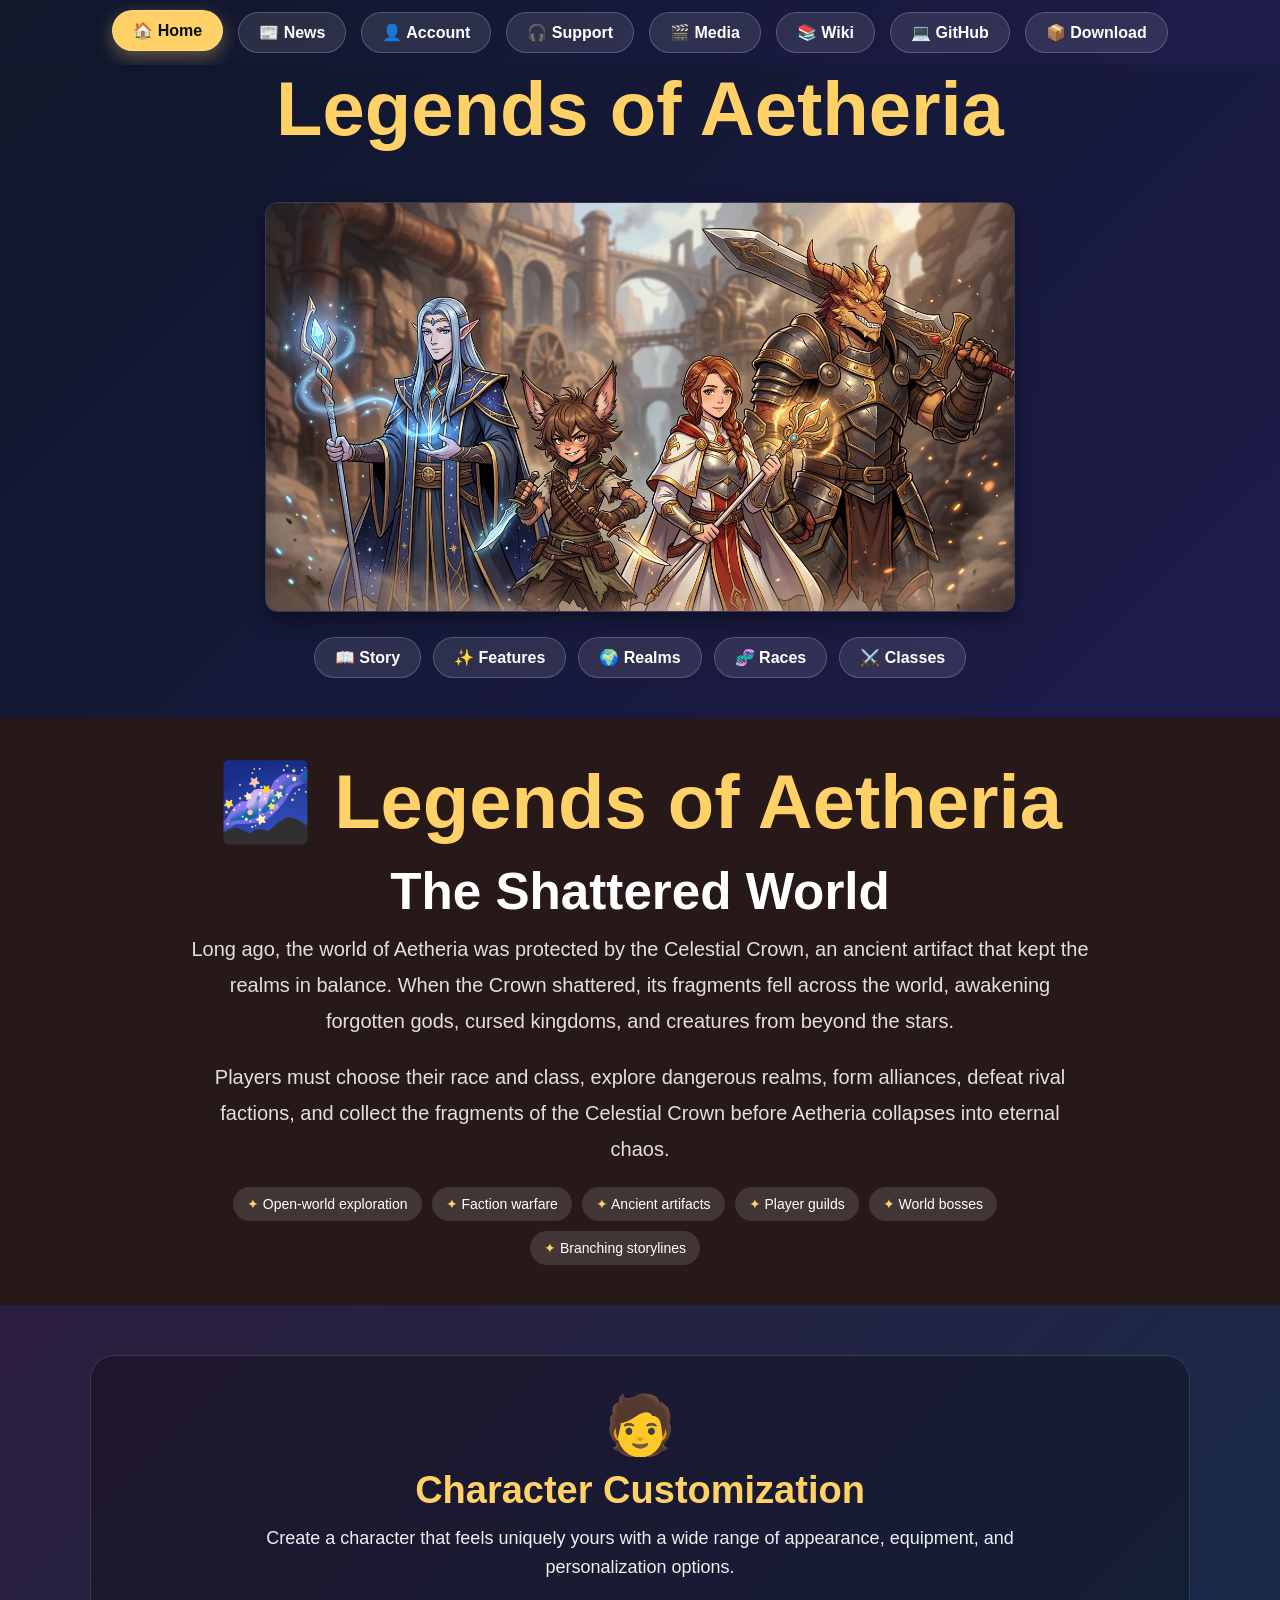
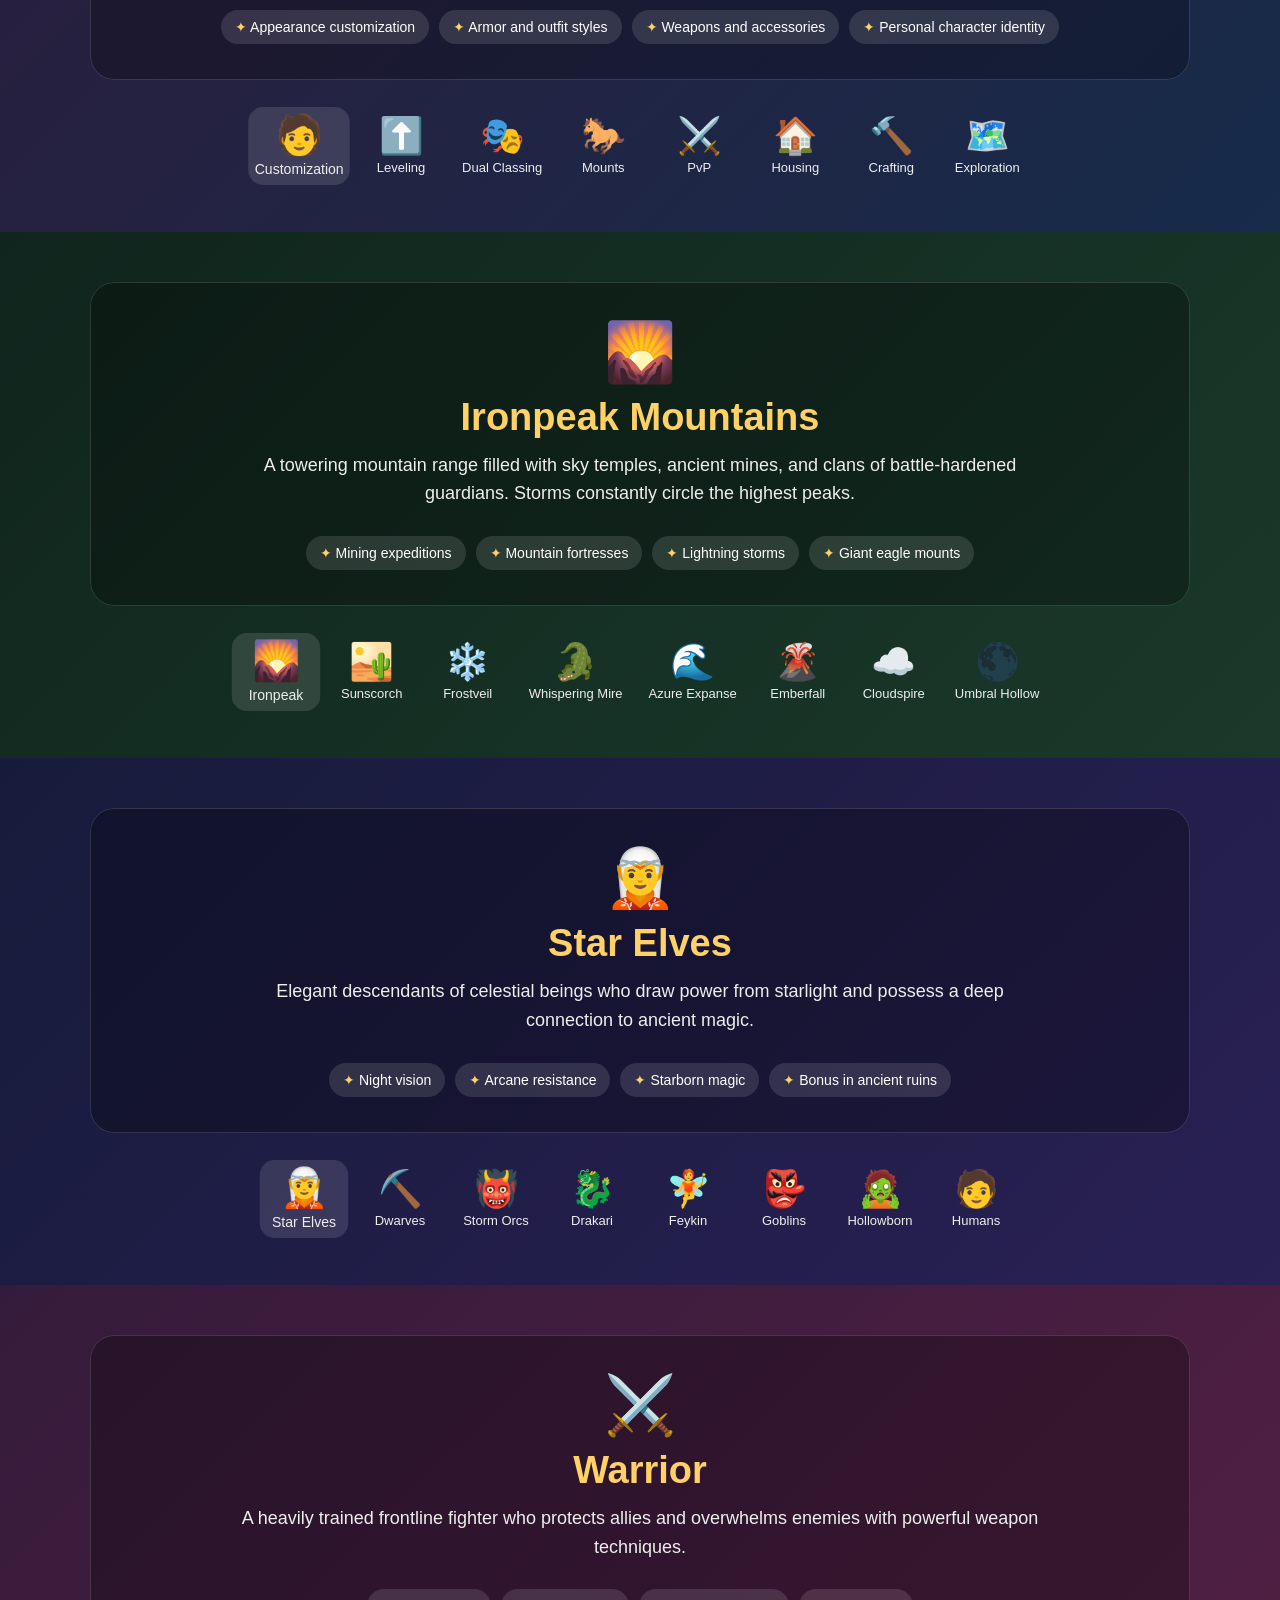
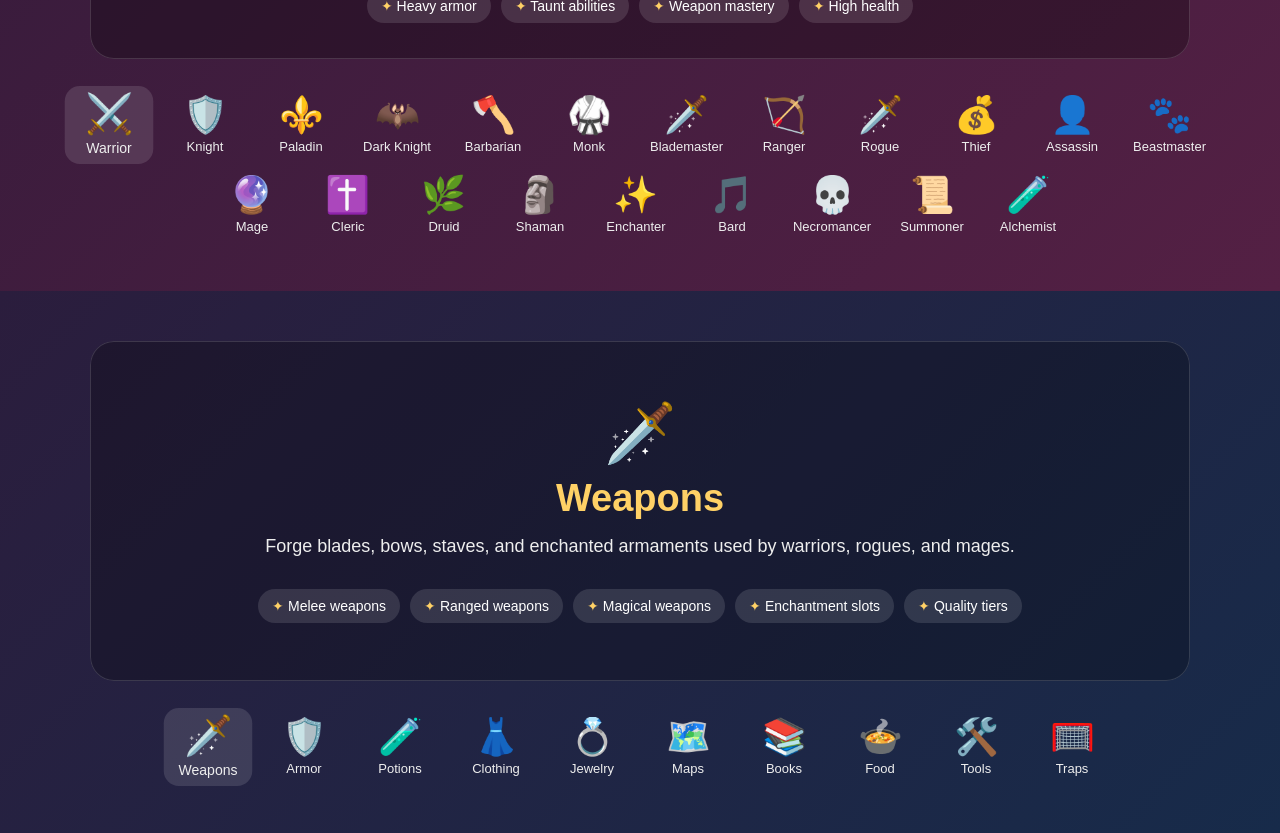
==== docs/index.html @ a9ef94e9 "webpage fixes" ====
﻿<!DOCTYPE html>
<html lang="en">

<head>
    <meta charset="UTF-8">
    <meta name="viewport" content="width=device-width, initial-scale=1.0">
    <title>Legends of Aetheria MMORPG</title>
    <link rel="stylesheet" href="stylesheet_main.css">
</head>

<body>

    <!-- Global Top Navigation -->
    <div class="top-nav-bar" id="top-nav-bar"></div>

    <!-- =========================
         HOME SECTION
         ========================= -->
    <section class="card home" id="home">

        <h1>Legends of Aetheria</h1>



        <!-- Home Hero Layout -->
        <div class="home-hero-layout">
            <img src="images/party-banner.jpg" alt="Party Showcase" class="home-banner-img">

            <nav class="quick-links-bar" id="quick-links-bar"></nav>
        </div>

        <!-- Note: Slider moved to News page -->
    </section>

    <!-- =========================
         NEWS SECTION
         ========================= -->
    <section class="card news" id="news">

        <!-- News Carousel (moved from Home) -->
        <div class="slider" id="newsSlider"></div>
        <div class="slider-dots" id="newsDots"></div>

        <!-- Example static news article -->
        <article class="news-article">
            <h3>Welcome to the Legends of Aetheria Dev Blog</h3>
            <p>This page contains the main announcements and spotlight trailers. Use the carousel above to cycle through highlights.</p>
        </article>
    </section>

    <!-- =========================
         STORY SECTION
         ========================= -->
    <section class="card story" id="story">
        <div class="story-content" id="storyContent"></div>
    </section>

    <!-- =========================
         FEATURES SECTION
         ========================= -->
    <section class="card features-section" id="features">
        <div class="slider" id="featuresSlider"></div>
        <div class="bottom-nav" id="featuresNav"></div>
    </section>

    <!-- =========================
         REALMS SECTION
         ========================= -->
    <section class="card realms" id="realms">
        <div class="slider" id="realmsSlider"></div>
        <div class="bottom-nav" id="realmsNav"></div>
    </section>

    <!-- =========================
         RACES SECTION
         ========================= -->
    <section class="card races" id="races">
        <div class="slider" id="racesSlider"></div>
        <div class="bottom-nav" id="racesNav"></div>
    </section>

    <!-- =========================
         CLASSES SECTION
         ========================= -->
    <section class="card classes" id="classes">
        <div class="slider" id="classesSlider"></div>
        <div class="bottom-nav" id="classesNav"></div>
    </section>

    <!-- =========================
         CRAFTING SECTION
         ========================= -->
    <section id="crafting" class="card features-section">
        <div id="craftingSlider" class="slider"></div>
        <div id="craftingNav" class="bottom-nav"></div>
    </section>

    <!-- =========================
         SUPPORT SECTION
         ========================= -->
    <section class="card support" id="support">
        <h2>Support</h2>
        <p>If you need help, contact our support team or check the community forums. This is placeholder content for the support page.</p>
        <ul>
            <li>How to report bugs</li>
            <li>Known issues</li>
            <li>Contact: support@example.com</li>
        </ul>
    </section>

    <!-- =========================
         ABOUT SECTION (removed)

    <!-- =========================
         MEDIA SECTION
         ========================= -->
    <section class="card media" id="media">
        <h2>Media</h2>
        <p>Trailers, screenshots, and artwork gallery. Placeholder content for the media page.</p>
    </section>

    <!-- =========================
         ACCOUNT SECTION
         ========================= -->
    <section class="card account" id="account">
        <h2>Account</h2>
        <p>Login, manage your account, and view your characters. This is example placeholder text.</p>
    </section>

    <script src="script_main.js"></script>
</body>

</html>
---- docs/stylesheet_main.css ----
﻿* {
    box-sizing: border-box;
}

html {
    scroll-behavior: smooth;
}

body {
    margin: 0;
    padding: 0;
    background: #0d0d0d;
    color: #e0e0e0;
    font-family: Arial, sans-serif;
    overflow-x: hidden;
}

.card {
    min-height: unset;
    width: 100%;
    padding: 40px 20px;
    display: flex;
    flex-direction: column;
    justify-content: center;
    align-items: center;
    position: relative;
    text-align: center;
    gap: 20px;
}

/*
========================================
HOME HERO LAYOUT & HORIZONTAL QUICK LINKS
========================================
*/
.home-hero-layout {
    display: flex;
    flex-direction: column;
    align-items: center;
    justify-content: center;
    gap: 25px;
    width: min(1100px, 100%);
    margin: 15px 0 0;
}

.home-banner-img {
    width: 100%;
    max-width: 750px;
    height: auto;
    border-radius: 12px;
    box-shadow: 0 8px 20px rgba(0, 0, 0, 0.4);
    border: 1px solid rgba(255, 255, 255, 0.15);
}

.quick-links-bar {
    display: flex;
    flex-direction: row;
    flex-wrap: wrap;
    justify-content: center;
    align-items: center;
    gap: 12px;
    width: fit-content;
    max-width: 100%;
}

.quick-link {
    background: rgba(255, 255, 255, 0.1);
    border: 1px solid rgba(255, 255, 255, 0.2);
    color: #ffffff;
    font-size: 16px;
    font-weight: bold;
    padding: 10px 20px;
    border-radius: 30px;
    text-decoration: none;
    transition: all 0.3s ease;
    display: inline-block;
}

    .quick-link:hover {
        background: #ffd166;
        color: #0d0d0d;
        transform: translateY(-2px);
        box-shadow: 0 4px 12px rgba(255, 209, 102, 0.3);
    }

/*
========================================
HOME SECTION & TOP NAVIGATION
========================================
*/
.home {
    background: linear-gradient(135deg, #0f172a, #1e1b4b);
    justify-content: flex-start;
    padding-top: 0;
}

/* Section color variations (compatible with palette) */
.news {
    background: linear-gradient(135deg, #0e1330, #2b1f62);
}

.support {
    background: linear-gradient(135deg, #2a1b10, #b86b18);
}


.media {
    background: linear-gradient(135deg, #221233, #5b2d9b);
}

.account {
    background: linear-gradient(135deg, #071827, #163a52);
}

/* Utility hidden class for show/hide behavior */
.hidden {
    display: none !important;
}

#newsSlider {
    min-height: 260px;
}

    #newsSlider .slide {
        min-height: 260px;
        padding: 20px 30px;
    }

.slider-dots {
    display: flex;
    justify-content: center;
    align-items: center;
    gap: 10px;
    margin-top: 15px;
}

.dot {
    width: 12px;
    height: 12px;
    border-radius: 50%;
    background: rgba(255, 255, 255, 0.25);
    border: 1px solid rgba(255, 255, 255, 0.3);
    cursor: pointer;
    transition: all 0.3s ease;
}

    .dot:hover {
        background: rgba(255, 209, 102, 0.6);
        transform: scale(1.2);
    }

    .dot.active {
        background: #ffd166;
        transform: scale(1.25);
        box-shadow: 0 0 8px rgba(255, 209, 102, 0.6);
    }

.top-nav-bar {
    /* full-width background that matches the home/banner gradient */
    width: 100%;
    display: flex;
    justify-content: center;
    align-items: center;
    gap: 15px;
    margin: 0 auto 0;
    padding: 12px 12px;
    background: linear-gradient(135deg, #0f172a, #1e1b4b);
    border-radius: 0;
    z-index: 10;
    flex-wrap: wrap;
    box-shadow: 0 6px 18px rgba(0,0,0,0.12);
}

.top-nav-btn {
    background: rgba(255, 255, 255, 0.1);
    border: 1px solid rgba(255, 255, 255, 0.2);
    color: #ffffff;
    padding: 10px 20px;
    font-size: 16px;
    font-weight: bold;
    border-radius: 30px;
    cursor: pointer;
    text-decoration: none;
    transition: all 0.3s ease;
    display: inline-block;
}

    .top-nav-btn:hover {
        /* subtle hover: lighten the button slightly */
        filter: brightness(1.12);
        transform: translateY(-2px);
        box-shadow: 0 6px 18px rgba(0,0,0,0.25);
    }

    .top-nav-btn.active {
        background: #ffd166;
        color: #0d0d0d;
        box-shadow: 0 6px 18px rgba(255, 209, 102, 0.35);
        transform: translateY(-2px);
    }

.video-container {
    position: relative;
    width: 100%;
    max-width: 500px;
    padding-bottom: 30%;
    height: 0;
    margin-top: 10px;
    border-radius: 12px;
    overflow: hidden;
    box-shadow: 0 8px 24px rgba(0,0,0,0.5);
}

    .video-container iframe {
        position: absolute;
        top: 0;
        left: 0;
        width: 100%;
        height: 100%;
        border: 0;
    }

.social-buttons {
    display: flex;
    gap: 15px;
    margin-top: 15px;
    flex-wrap: wrap;
    justify-content: center;
}

.social-btn {
    padding: 8px 16px;
    background: rgba(255, 255, 255, 0.15);
    border-radius: 8px;
    color: #fff;
    text-decoration: none;
    font-weight: bold;
    transition: background 0.2s;
}

    .social-btn:hover {
        background: rgba(255, 255, 255, 0.3);
    }

/*
========================================
SECTIONS STYLING
========================================
*/
.story {
    background: linear-gradient( rgba(42, 26, 26, 0.9), rgba(42, 26, 26, 0.95) ), url("");
}

.realms {
    background: linear-gradient(135deg, #10251d, #1a392a);
}

.races {
    background: linear-gradient(135deg, #171b3b, #292054);
}

.classes {
    background: linear-gradient(135deg, #351b3b, #542044);
}

.features-section {
    background: linear-gradient(135deg, #2b1d3d, #172b4a);
}

    .features-section .slide {
        background: rgba(0, 0, 0, 0.25);
    }

h1, h2, h3, p {
    margin-top: 0;
}

h1 {
    font-size: clamp(36px, 6vw, 76px);
    color: #ffd166;
    margin-bottom: 15px;
}

h2 {
    font-size: clamp(30px, 4vw, 52px);
    color: #ffffff;
    margin-bottom: 10px;
}

h3 {
    font-size: clamp(24px, 3vw, 38px);
    color: #ffd166;
    margin-bottom: 12px;
}

.story-content {
    max-width: 900px;
}

    .story-content p {
        font-size: 20px;
        line-height: 1.8;
    }

/*
========================================
SLIDER
========================================
*/
.slider {
    width: min(1100px, 100%);
    min-height: auto;
    display: flex;
    overflow: hidden;
    margin-top: 10px;
    border-radius: 24px;
    position: relative;
}

.slide {
    flex: 0 0 100%;
    width: 100%;
    min-width: 100%;
    padding: 35px 25px;
    display: flex;
    flex-direction: column;
    justify-content: center;
    align-items: center;
    background: rgba(0, 0, 0, 0.28);
    border: 1px solid rgba(255, 255, 255, 0.14);
    border-radius: 24px;
    overflow-y: visible;
}

.slide-emoji {
    font-size: 58px;
    margin-bottom: 10px;
    flex-shrink: 0;
}

.slide h3 {
    flex-shrink: 0;
}

.slide p {
    max-width: 800px;
    font-size: 18px;
    line-height: 1.6;
    color: #eeeeee;
}

/*
========================================
FEATURE TAGS
========================================
*/
.features {
    display: flex;
    flex-wrap: wrap;
    justify-content: center;
    align-items: center;
    gap: 10px;
    max-width: 850px;
    padding: 0;
    margin: 10px 0 0;
    list-style: none;
}

    .features li {
        padding: 9px 14px;
        border-radius: 20px;
        background: rgba(255, 255, 255, 0.12);
        color: #ffffff;
        font-size: 14px;
    }

        .features li::before {
            content: "✦ ";
            color: #ffd166;
        }

/*
========================================
BOTTOM NAVIGATION
========================================
*/
.bottom-nav {
    position: static;
    transform: none;
    width: min(1200px, 100%);
    display: flex;
    flex-wrap: wrap;
    justify-content: center;
    align-items: center;
    gap: 8px 14px;
    padding: 10px;
    overflow: visible;
}

.nav-item {
    flex: 0 0 auto;
    min-width: 82px;
    padding: 8px 6px;
    font-size: 36px;
    line-height: 1;
    text-align: center;
    cursor: pointer;
    border-radius: 14px;
    transition: transform 0.2s ease, background 0.2s ease;
}

    .nav-item:hover,
    .nav-item.active {
        transform: scale(1.08);
        background: rgba(255, 255, 255, 0.12);
    }

.nav-label {
    font-size: 13px;
    margin-top: 7px;
    color: #eeeeee;
    white-space: nowrap;
}

/*
========================================
RESPONSIVE MEDIA QUERIES
========================================
*/
@media (max-width: 850px) {
    .quick-links-bar {
        gap: 6px;
    }

    .quick-link {
        font-size: 13px;
        padding: 6px 12px;
    }

    .card {
        padding: 30px 15px;
    }

    .home {
        padding-top: 15px;
    }

    .slider {
        margin-top: 15px;
    }

    #newsSlider, #newsSlider .slide {
        min-height: 280px;
    }

    .slide {
        padding: 25px 18px;
    }

        .slide p {
            font-size: 16px;
        }

    .features {
        max-width: 100%;
    }

    .bottom-nav {
        width: 100%;
        gap: 6px 8px;
        padding: 6px;
    }

    .nav-item {
        min-width: 64px;
        padding: 6px 4px;
        font-size: 28px;
    }

    .nav-label {
        font-size: 11px;
    }
}

@media (max-width: 500px) {
    .nav-item {
        min-width: 54px;
        font-size: 24px;
    }

    .nav-label {
        font-size: 9px;
    }
}
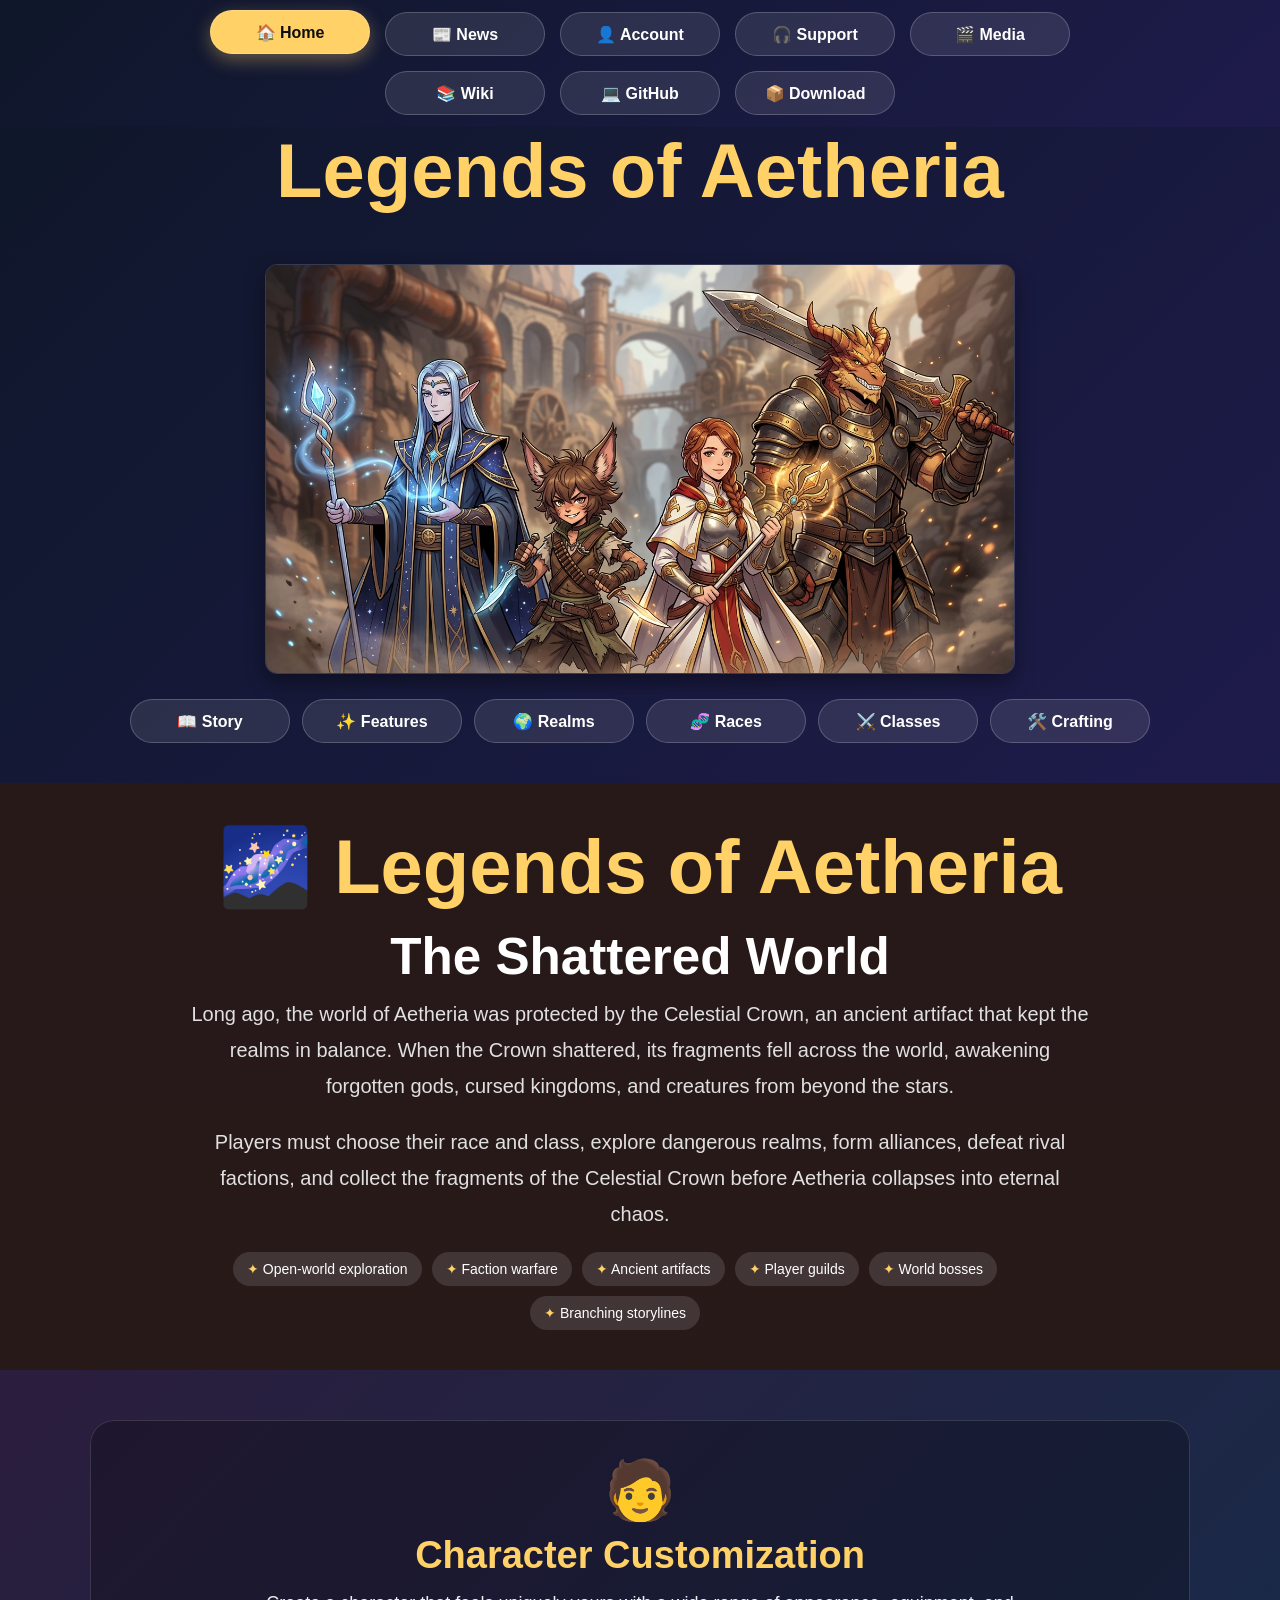
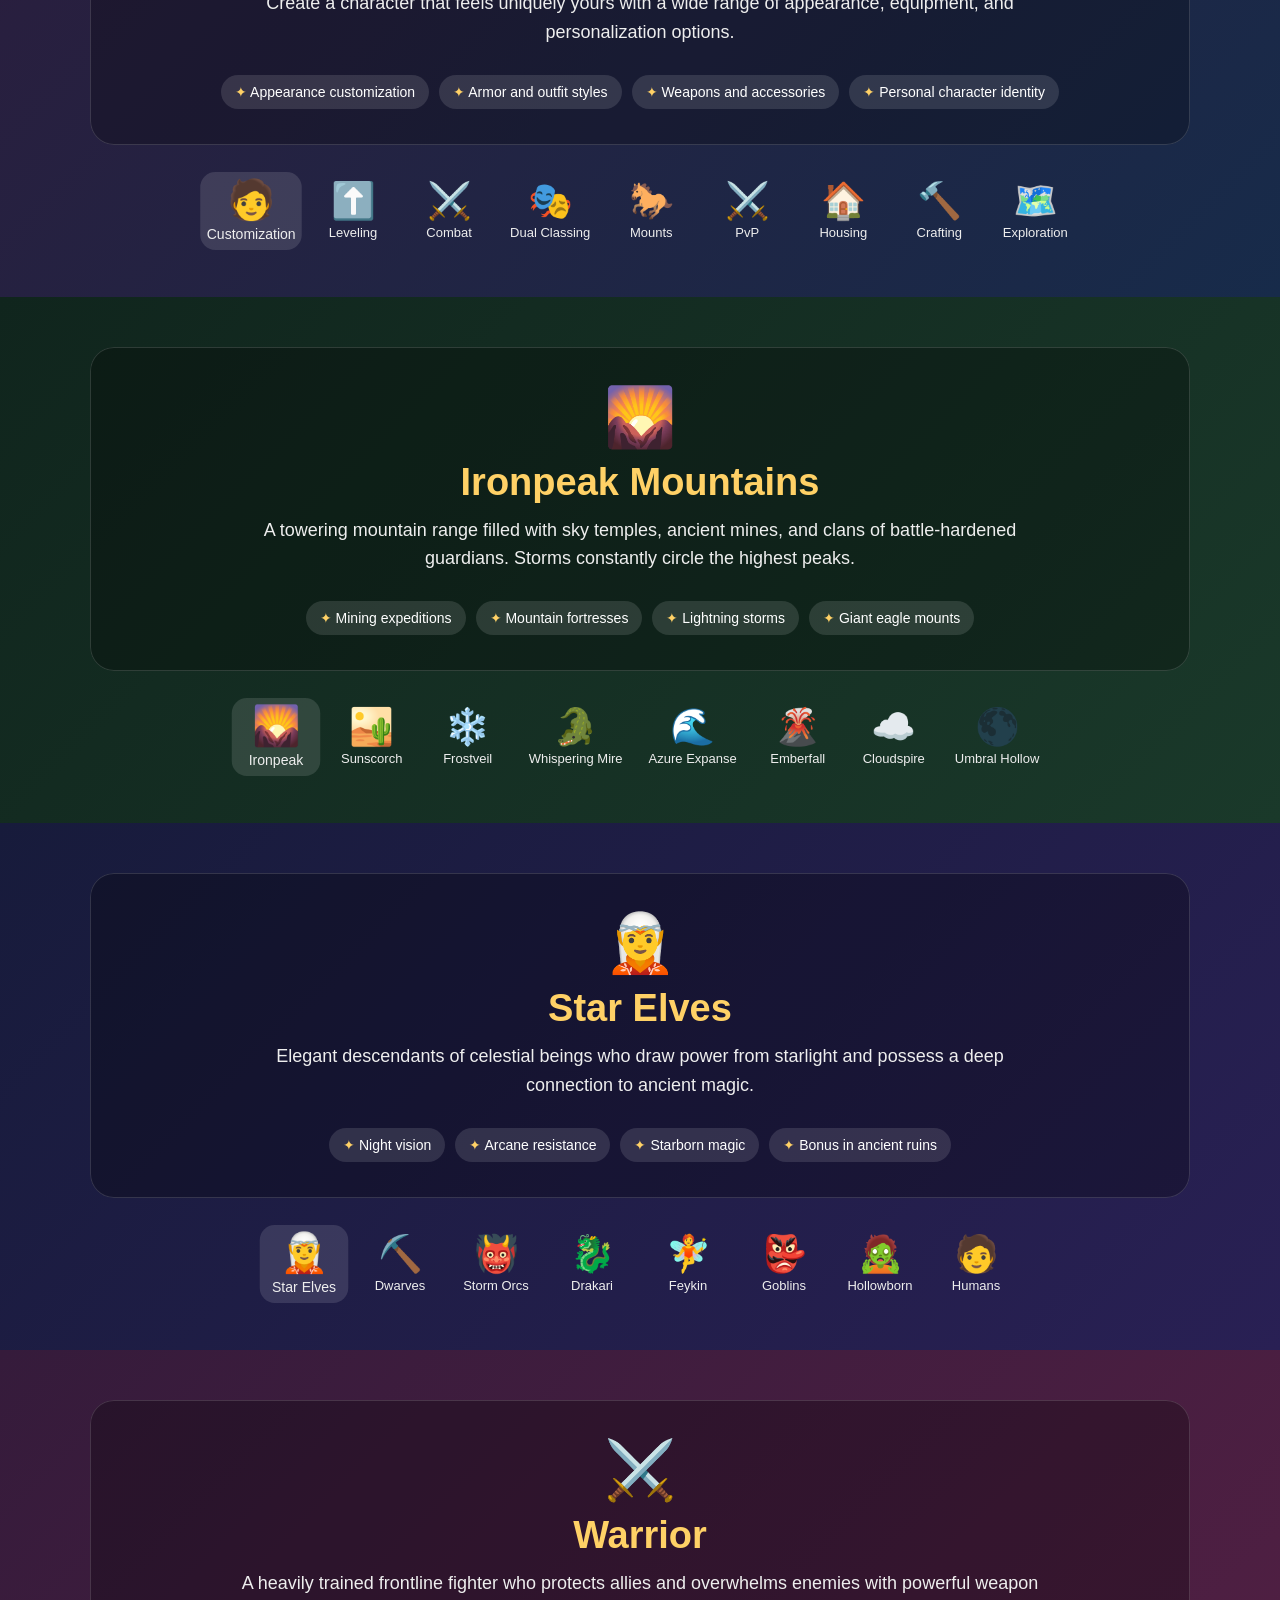
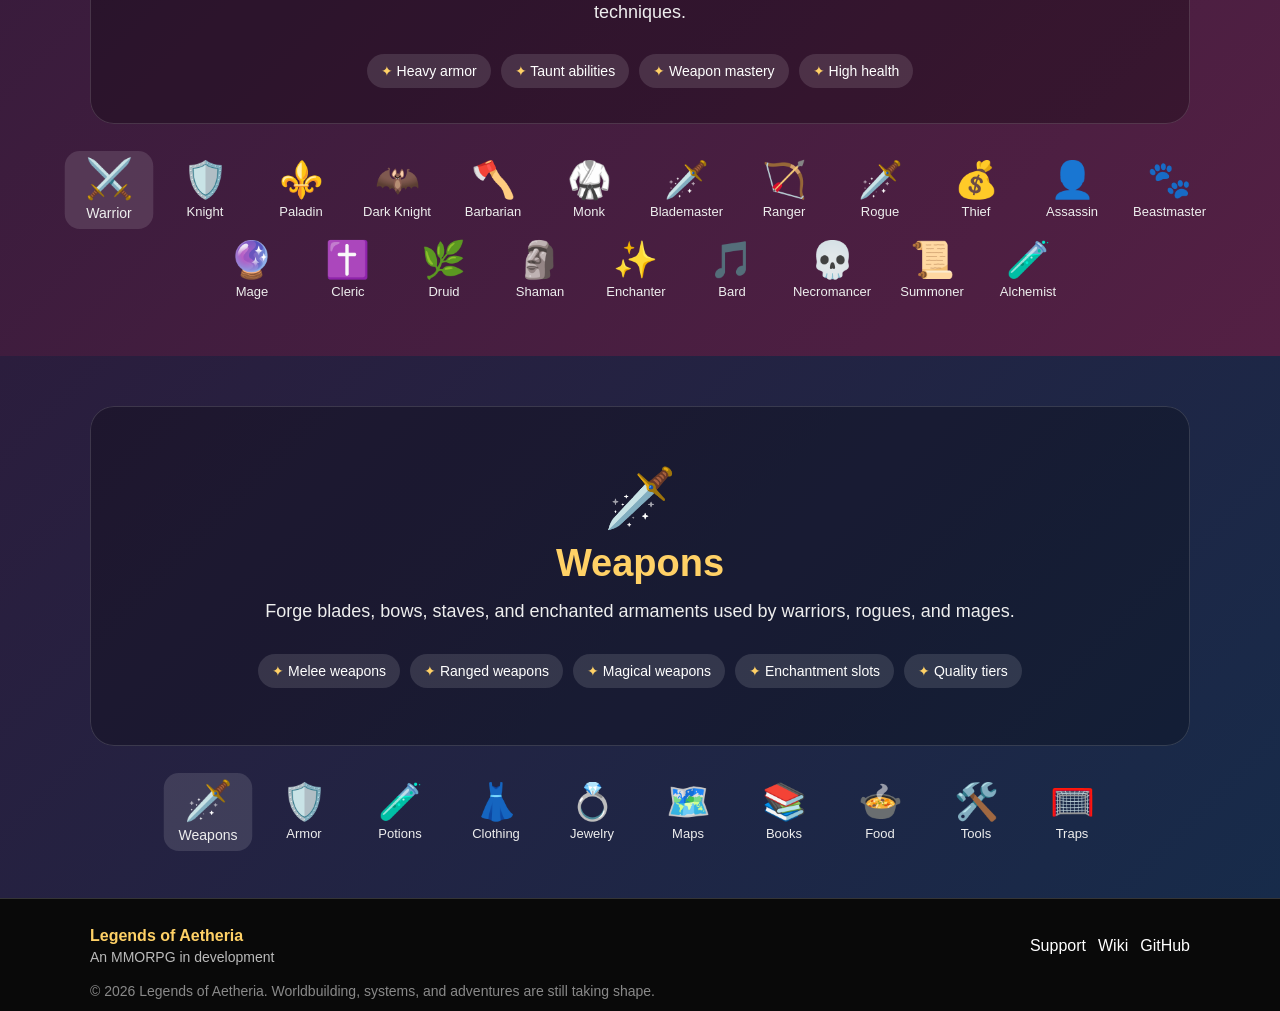
==== commit b0d5eea9: "updated webpage" ====
--- a/docs/index.html
+++ b/docs/index.html
@@ -29,7 +29,6 @@
             <nav class="quick-links-bar" id="quick-links-bar"></nav>
         </div>
 
-        <!-- Note: Slider moved to News page -->
     </section>
 
     <!-- =========================
@@ -123,9 +122,66 @@
          ACCOUNT SECTION
          ========================= -->
     <section class="card account" id="account">
-        <h2>Account</h2>
-        <p>Login, manage your account, and view your characters. This is example placeholder text.</p>
+        <div class="account-panel">
+            <p class="account-notice">Account registration is paused until the game is developed. You can sign in with "user" and "password" to try the account overview.</p>
+
+            <div id="account-auth" class="account-auth">
+                <h2>Account</h2>
+                <div class="account-actions">
+                    <button type="button" class="account-button" id="register-button">Register</button>
+                    <button type="button" class="account-button" id="show-sign-in-button">Sign In</button>
+                </div>
+            </div>
+
+            <div id="register-page" class="account-subpage" hidden>
+                <h2>Register</h2>
+                <p>Account registration is paused until the game is developed.</p>
+                <button type="button" class="account-button" id="back-from-register-button">Back</button>
+            </div>
+
+            <div id="sign-in-page" class="account-subpage" hidden>
+                <h2>Sign In</h2>
+                <form id="sign-in-form" class="sign-in-form">
+                    <label for="account-username">Username</label>
+                    <input type="text" id="account-username" name="username" autocomplete="username" required>
+
+                    <label for="account-password">Password</label>
+                    <input type="password" id="account-password" name="password" autocomplete="current-password" required>
+
+                    <div class="sign-in-actions">
+                        <button type="submit" class="account-button">Sign In</button>
+                        <button type="button" class="account-button" id="back-from-sign-in-button">Back</button>
+                    </div>
+                    <p id="sign-in-message" class="sign-in-message" role="status" aria-live="polite"></p>
+                </form>
+            </div>
+
+            <div id="account-overview" class="account-overview" hidden>
+                <h2>Account Overview</h2>
+                <p>Welcome back, user.</p>
+                <div class="account-overview-details">
+                    <strong>Character roster</strong>
+                    <span>No characters created yet.</span>
+                </div>
+                <button type="button" class="account-button" id="sign-out-button">Sign Out</button>
+            </div>
+        </div>
     </section>
+
+    <footer class="site-footer">
+        <div class="footer-content">
+            <div class="footer-brand">
+                <strong>Legends of Aetheria</strong>
+                <span>An MMORPG in development</span>
+            </div>
+            <nav class="footer-links" aria-label="Footer navigation">
+                <a href="#support">Support</a>
+                <a href="index_wiki.html">Wiki</a>
+                <a href="https://github.com/blitzballplayerffx/OldWineBottle" target="_blank" rel="noopener noreferrer">GitHub</a>
+            </nav>
+            <p class="footer-meta">© 2026 Legends of Aetheria. Worldbuilding, systems, and adventures are still taking shape.</p>
+        </div>
+    </footer>
 
     <script src="script_main.js"></script>
 </body>
--- a/docs/stylesheet_main.css
+++ b/docs/stylesheet_main.css
@@ -69,19 +69,85 @@
     color: #ffffff;
     font-size: 16px;
     font-weight: bold;
+    width: 160px;
+    height: 44px;
     padding: 10px 20px;
     border-radius: 30px;
     text-decoration: none;
     transition: all 0.3s ease;
-    display: inline-block;
-}
-
-    .quick-link:hover {
+    display: inline-flex;
+    align-items: center;
+    justify-content: center;
+}
+
+    .quick-link:hover,
+    .top-nav-btn:hover {
         background: #ffd166;
         color: #0d0d0d;
         transform: translateY(-2px);
         box-shadow: 0 4px 12px rgba(255, 209, 102, 0.3);
     }
+
+.site-footer {
+    width: 100%;
+    margin-top: 0;
+    padding: 28px 20px 12px;
+    border-top: 1px solid rgba(255, 255, 255, 0.18);
+    background: rgba(0, 0, 0, 0.28);
+    color: rgba(255, 255, 255, 0.72);
+    text-align: left;
+}
+
+.footer-content {
+    display: grid;
+    grid-template-columns: minmax(0, 1fr) auto;
+    gap: 18px 30px;
+    width: min(1100px, 100%);
+    margin: 0 auto;
+}
+
+.footer-brand,
+.footer-links {
+    display: flex;
+    align-items: center;
+    gap: 12px;
+}
+
+.footer-brand {
+    flex-direction: column;
+    align-items: flex-start;
+    gap: 4px;
+}
+
+.footer-brand strong {
+    color: #ffd166;
+}
+
+.footer-brand span,
+.footer-meta {
+    font-size: 14px;
+}
+
+.footer-links {
+    justify-content: flex-end;
+    flex-wrap: wrap;
+}
+
+.footer-links a {
+    color: #ffffff;
+    text-decoration: none;
+    transition: color 0.2s ease;
+}
+
+.footer-links a:hover {
+    color: #ffd166;
+}
+
+.footer-meta {
+    grid-column: 1 / -1;
+    margin: 0;
+    color: rgba(255, 255, 255, 0.52);
+}
 
 /*
 ========================================
@@ -110,6 +176,112 @@
 
 .account {
     background: linear-gradient(135deg, #071827, #163a52);
+}
+
+.account-panel {
+    width: min(700px, 100%);
+}
+
+.account-notice {
+    padding: 16px 20px;
+    border: 1px solid rgba(255, 209, 102, 0.45);
+    border-radius: 8px;
+    background: rgba(255, 209, 102, 0.12);
+    color: #fff3c4;
+    line-height: 1.6;
+}
+
+.account-auth,
+.account-subpage,
+.account-overview {
+    padding: 30px;
+    border-radius: 12px;
+    background: rgba(0, 0, 0, 0.25);
+}
+
+.account-subpage > p {
+    line-height: 1.6;
+}
+
+.account-actions,
+.sign-in-form {
+    display: flex;
+    flex-direction: column;
+    align-items: center;
+    gap: 12px;
+}
+
+.account-actions {
+    flex-direction: row;
+    justify-content: center;
+    flex-wrap: wrap;
+}
+
+.account-button {
+    min-width: 150px;
+    padding: 11px 20px;
+    border: 1px solid rgba(255, 255, 255, 0.25);
+    border-radius: 30px;
+    background: rgba(255, 255, 255, 0.1);
+    color: #fff;
+    font: inherit;
+    font-weight: bold;
+    cursor: pointer;
+    transition: all 0.3s ease;
+}
+
+.account-button:hover {
+    background: #ffd166;
+    color: #0d0d0d;
+    transform: translateY(-2px);
+    box-shadow: 0 4px 12px rgba(255, 209, 102, 0.3);
+}
+
+.sign-in-form {
+    max-width: 360px;
+    margin: 24px auto 0;
+}
+
+.sign-in-actions {
+    display: flex;
+    justify-content: center;
+    gap: 12px;
+    width: 100%;
+    margin-top: 12px;
+    flex-wrap: wrap;
+}
+
+.sign-in-form label {
+    align-self: stretch;
+    text-align: left;
+    font-weight: bold;
+}
+
+.sign-in-form input {
+    width: 100%;
+    padding: 11px 12px;
+    border: 1px solid rgba(255, 255, 255, 0.25);
+    border-radius: 6px;
+    background: rgba(0, 0, 0, 0.3);
+    color: #fff;
+    font: inherit;
+}
+
+.sign-in-message {
+    min-height: 24px;
+    margin: 0;
+    color: #ffd166;
+}
+
+.account-overview-details {
+    display: flex;
+    flex-direction: column;
+    gap: 8px;
+    margin-top: 20px;
+    padding: 18px;
+    border-left: 3px solid #ffd166;
+    background: rgba(0, 0, 0, 0.2);
+    text-align: left;
 }
 
 /* Utility hidden class for show/hide behavior */
@@ -161,7 +333,6 @@
     display: flex;
     justify-content: center;
     align-items: center;
-    gap: 15px;
     margin: 0 auto 0;
     padding: 12px 12px;
     background: linear-gradient(135deg, #0f172a, #1e1b4b);
@@ -171,26 +342,33 @@
     box-shadow: 0 6px 18px rgba(0,0,0,0.12);
 }
 
+.top-nav-links {
+    display: flex;
+    justify-content: center;
+    align-items: center;
+    gap: 15px;
+    width: min(100%, 1000px);
+    flex-wrap: wrap;
+}
+
 .top-nav-btn {
     background: rgba(255, 255, 255, 0.1);
     border: 1px solid rgba(255, 255, 255, 0.2);
     color: #ffffff;
+    width: 160px;
+    height: 44px;
     padding: 10px 20px;
     font-size: 16px;
     font-weight: bold;
+    font-family: inherit;
     border-radius: 30px;
     cursor: pointer;
     text-decoration: none;
     transition: all 0.3s ease;
-    display: inline-block;
-}
-
-    .top-nav-btn:hover {
-        /* subtle hover: lighten the button slightly */
-        filter: brightness(1.12);
-        transform: translateY(-2px);
-        box-shadow: 0 6px 18px rgba(0,0,0,0.25);
-    }
+    display: inline-flex;
+    align-items: center;
+    justify-content: center;
+}
 
     .top-nav-btn.active {
         background: #ffd166;
@@ -483,6 +661,15 @@
 }
 
 @media (max-width: 500px) {
+    .footer-content {
+        grid-template-columns: 1fr;
+        gap: 16px;
+    }
+
+    .footer-links {
+        justify-content: flex-start;
+    }
+
     .nav-item {
         min-width: 54px;
         font-size: 24px;
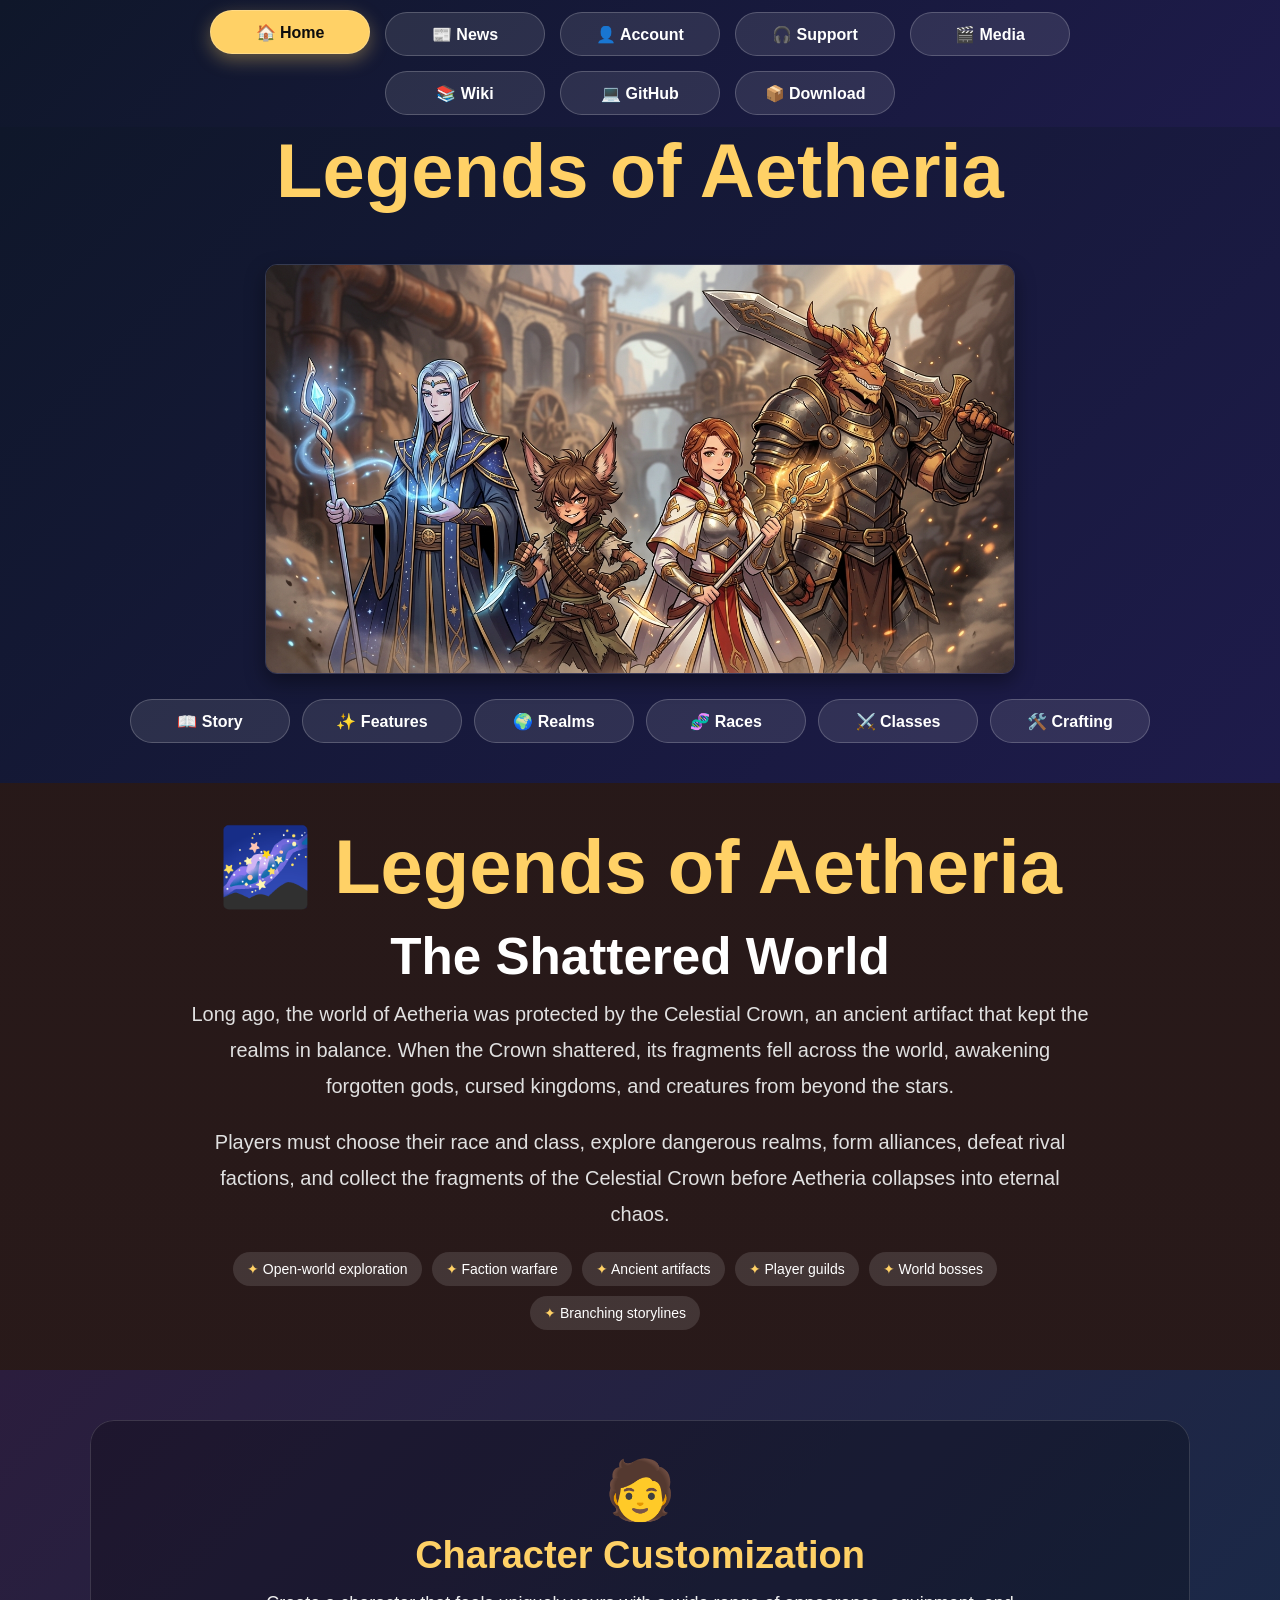
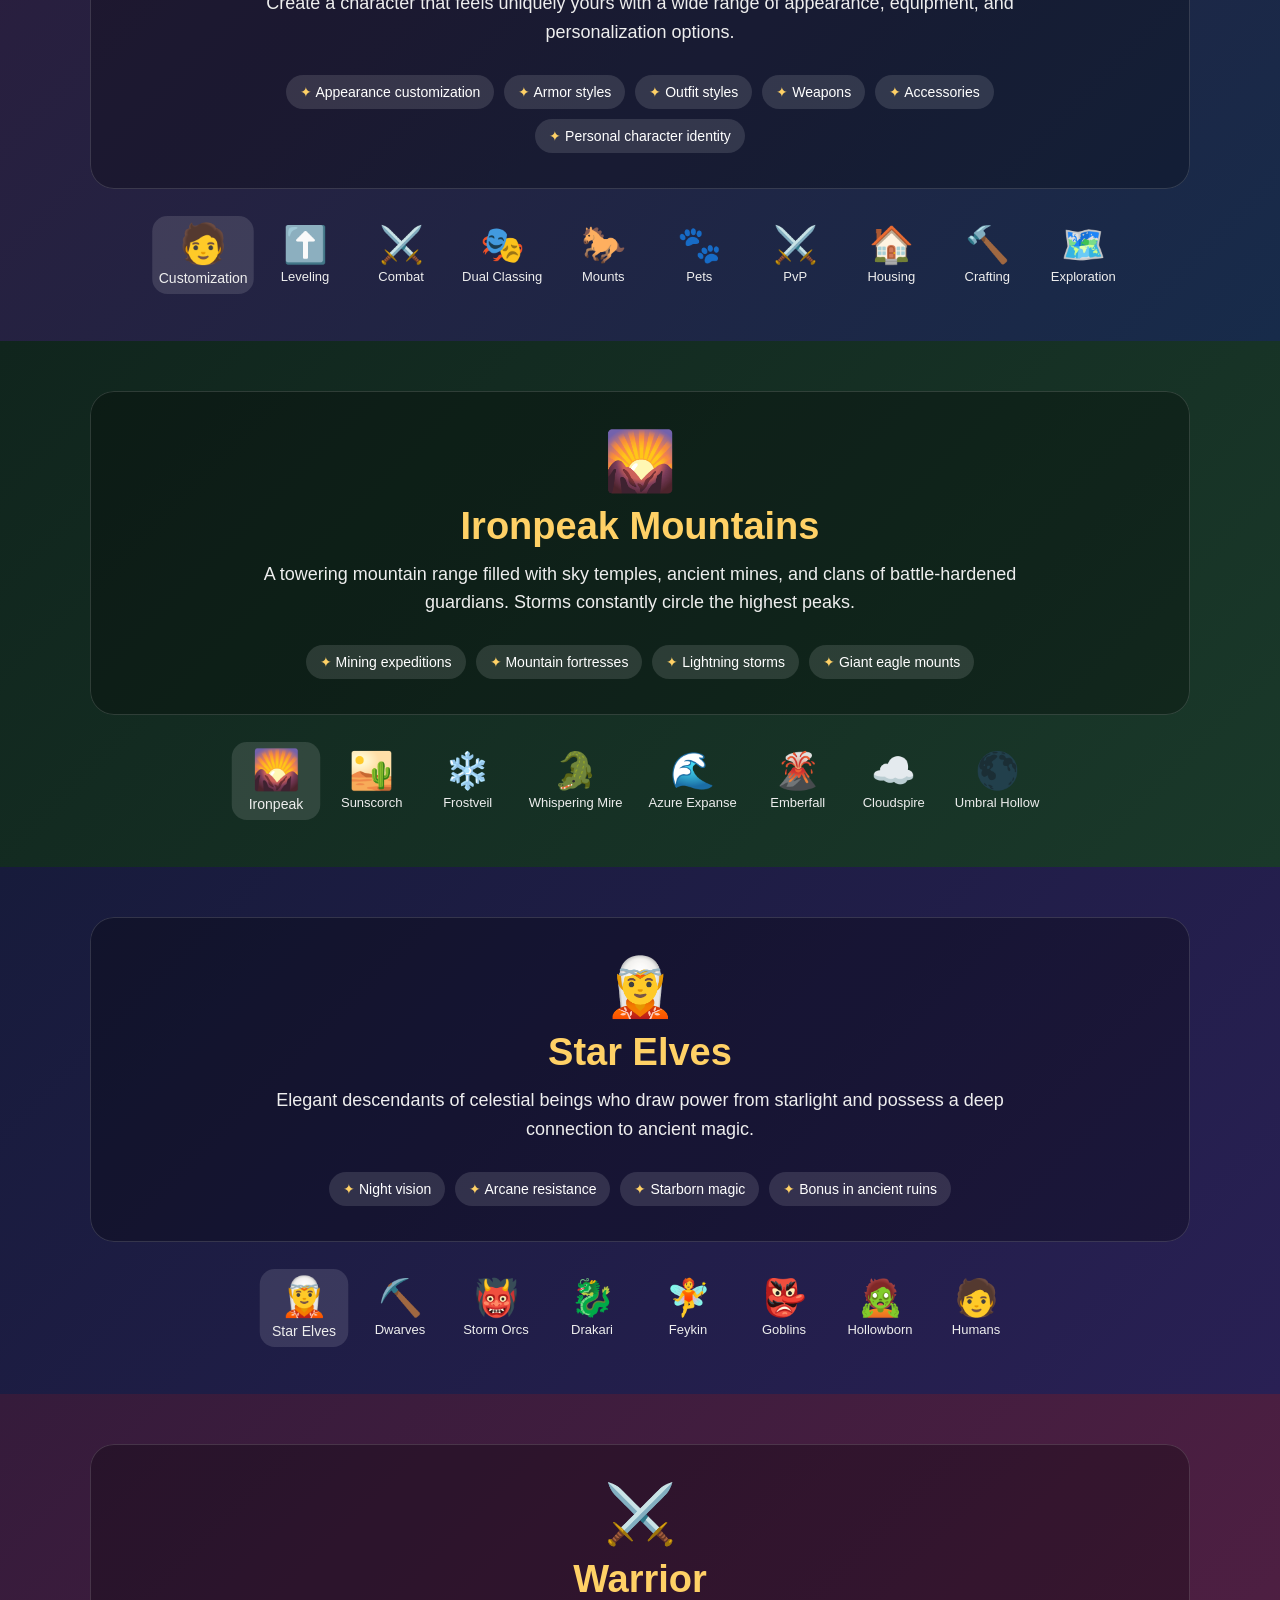
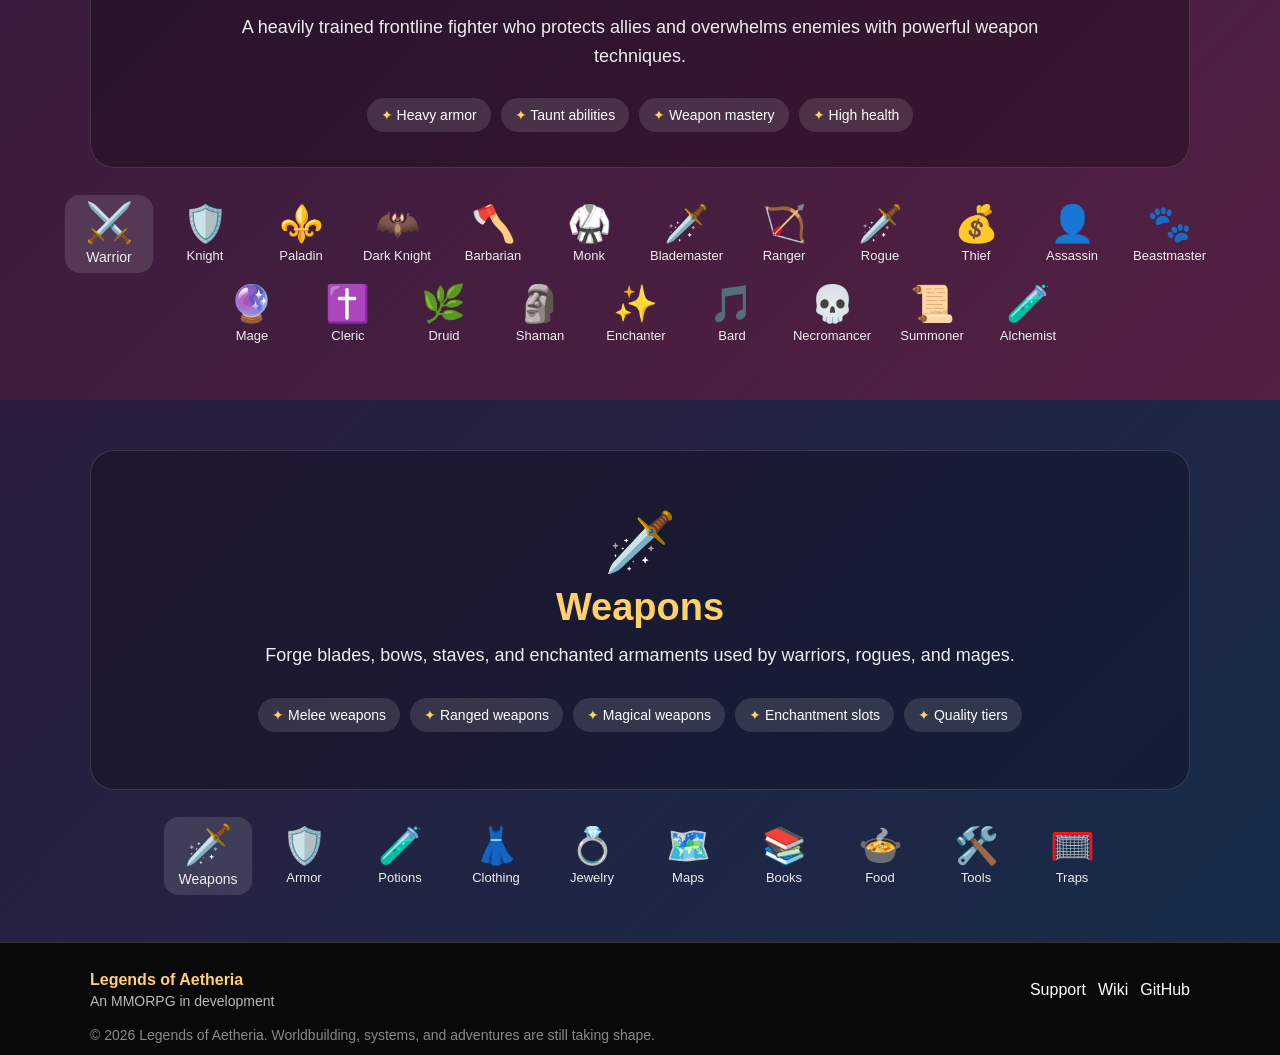
==== commit 88133a38: "webpage improvement / consolidated files, improved visual features, added some content" ====
--- a/docs/index.html
+++ b/docs/index.html
@@ -5,7 +5,7 @@
     <meta charset="UTF-8">
     <meta name="viewport" content="width=device-width, initial-scale=1.0">
     <title>Legends of Aetheria MMORPG</title>
-    <link rel="stylesheet" href="stylesheet_main.css">
+    <link rel="stylesheet" href="style.css">
 </head>
 
 <body>
@@ -92,6 +92,50 @@
     <section id="crafting" class="card features-section">
         <div id="craftingSlider" class="slider"></div>
         <div id="craftingNav" class="bottom-nav"></div>
+    </section>
+
+    <!-- =========================
+         WIKI SECTION
+         ========================= -->
+    <section class="wiki-view hidden" id="wiki">
+        <nav class="wiki-sidebar">
+            <h2>Wiki Index</h2>
+            <ul class="wiki-nav-list">
+                <li><a onclick="loadMainPage()">Home</a></li>
+                <li class="category-start"><a onclick="loadFeature('armor')">Armor</a></li>
+                <li><a onclick="loadFeature('books')">Books</a></li>
+                <li><a onclick="loadFeature('customization')">Character Customization</a></li>
+                <li><a onclick="loadClassesIndex()">Classes</a></li>
+                <li><a onclick="loadFeature('clothing')">Clothing</a></li>
+                <li><a onclick="loadFeature('combat')">Combat</a></li>
+                <li><a onclick="loadFeature('crafting')">Crafting</a></li>
+                <li><a onclick="loadFeature('dual-classing')">Dual Classing</a></li>
+                <li><a onclick="loadFeature('exploration')">Exploration</a></li>
+                <li><a onclick="loadFeature('food')">Food</a></li>
+                <li><a onclick="loadFeature('gathering')">Gathering</a></li>
+                <li><a onclick="loadFeature('jewelry')">Jewelry</a></li>
+                <li><a onclick="loadFeature('leveling')">Leveling</a></li>
+                <li><a onclick="loadMagicIndex()">Magic</a></li>
+                <li><a onclick="loadFeature('maps')">Maps</a></li>
+                <li><a onclick="loadFeature('mounts')">Mounts</a></li>
+                <li><a onclick="loadFeature('pets')">Pets</a></li>
+                <li><a onclick="loadFeature('housing')">Player Housing</a></li>
+                <li><a onclick="loadFeature('potions')">Potions</a></li>
+                <li><a onclick="loadFeature('pvp')">PvP</a></li>
+                <li><a onclick="loadRacesIndex()">Races</a></li>
+                <li><a onclick="loadRealmsIndex()">Realms</a></li>
+                <li><a onclick="loadFeature('tools')">Tools</a></li>
+                <li><a onclick="loadFeature('traps')">Traps</a></li>
+                <li><a onclick="loadFeature('weapons')">Weapons</a></li>
+            </ul>
+        </nav>
+        <main class="wiki-main-content">
+            <header class="wiki-header">
+                <h1>Aetheria Explorer's Codex</h1>
+                <p>The official archive for game mechanics, job paths, and world lore.</p>
+            </header>
+            <div id="content-area"></div>
+        </main>
     </section>
 
     <!-- =========================
@@ -176,14 +220,14 @@
             </div>
             <nav class="footer-links" aria-label="Footer navigation">
                 <a href="#support">Support</a>
-                <a href="index_wiki.html">Wiki</a>
+                <a href="#wiki">Wiki</a>
                 <a href="https://github.com/blitzballplayerffx/OldWineBottle" target="_blank" rel="noopener noreferrer">GitHub</a>
             </nav>
             <p class="footer-meta">© 2026 Legends of Aetheria. Worldbuilding, systems, and adventures are still taking shape.</p>
         </div>
     </footer>
 
-    <script src="script_main.js"></script>
+    <script src="script.js"></script>
 </body>
 
 </html>
--- a/docs/style.css
+++ b/docs/style.css
@@ -0,0 +1,894 @@
+﻿* {
+    box-sizing: border-box;
+}
+
+html {
+    scroll-behavior: smooth;
+}
+
+body {
+    margin: 0;
+    padding: 0;
+    background: #0d0d0d;
+    color: #e0e0e0;
+    font-family: Arial, sans-serif;
+    overflow-x: hidden;
+}
+
+.card {
+    min-height: unset;
+    width: 100%;
+    padding: 40px 20px;
+    display: flex;
+    flex-direction: column;
+    justify-content: center;
+    align-items: center;
+    position: relative;
+    text-align: center;
+    gap: 20px;
+}
+
+/*
+========================================
+HOME HERO LAYOUT & HORIZONTAL QUICK LINKS
+========================================
+*/
+.home-hero-layout {
+    display: flex;
+    flex-direction: column;
+    align-items: center;
+    justify-content: center;
+    gap: 25px;
+    width: min(1100px, 100%);
+    margin: 15px 0 0;
+}
+
+.home-banner-img {
+    width: 100%;
+    max-width: 750px;
+    height: auto;
+    border-radius: 12px;
+    box-shadow: 0 8px 20px rgba(0, 0, 0, 0.4);
+    border: 1px solid rgba(255, 255, 255, 0.15);
+}
+
+.quick-links-bar {
+    display: flex;
+    flex-direction: row;
+    flex-wrap: wrap;
+    justify-content: center;
+    align-items: center;
+    gap: 12px;
+    width: fit-content;
+    max-width: 100%;
+}
+
+.quick-link {
+    background: rgba(255, 255, 255, 0.1);
+    border: 1px solid rgba(255, 255, 255, 0.2);
+    color: #ffffff;
+    font-size: 16px;
+    font-weight: bold;
+    width: 160px;
+    height: 44px;
+    padding: 10px 20px;
+    border-radius: 30px;
+    text-decoration: none;
+    transition: all 0.3s ease;
+    display: inline-flex;
+    align-items: center;
+    justify-content: center;
+}
+
+    .quick-link:hover,
+    .top-nav-btn:hover {
+        background: #ffd166;
+        color: #0d0d0d;
+        transform: translateY(-2px);
+        box-shadow: 0 4px 12px rgba(255, 209, 102, 0.3);
+    }
+
+.site-footer {
+    width: 100%;
+    margin-top: 0;
+    padding: 28px 20px 12px;
+    border-top: 1px solid rgba(255, 255, 255, 0.18);
+    background: rgba(0, 0, 0, 0.28);
+    color: rgba(255, 255, 255, 0.72);
+    text-align: left;
+}
+
+.footer-content {
+    display: grid;
+    grid-template-columns: minmax(0, 1fr) auto;
+    gap: 18px 30px;
+    width: min(1100px, 100%);
+    margin: 0 auto;
+}
+
+.footer-brand,
+.footer-links {
+    display: flex;
+    align-items: center;
+    gap: 12px;
+}
+
+.footer-brand {
+    flex-direction: column;
+    align-items: flex-start;
+    gap: 4px;
+}
+
+.footer-brand strong {
+    color: #ffd166;
+}
+
+.footer-brand span,
+.footer-meta {
+    font-size: 14px;
+}
+
+.footer-links {
+    justify-content: flex-end;
+    flex-wrap: wrap;
+}
+
+.footer-links a {
+    color: #ffffff;
+    text-decoration: none;
+    transition: color 0.2s ease;
+}
+
+.footer-links a:hover {
+    color: #ffd166;
+}
+
+.footer-meta {
+    grid-column: 1 / -1;
+    margin: 0;
+    color: rgba(255, 255, 255, 0.52);
+}
+
+/*
+========================================
+HOME SECTION & TOP NAVIGATION
+========================================
+*/
+.home {
+    background: linear-gradient(135deg, #0f172a, #1e1b4b);
+    justify-content: flex-start;
+    padding-top: 0;
+}
+
+/* Section color variations (compatible with palette) */
+.news {
+    background: linear-gradient(135deg, #0e1330, #2b1f62);
+}
+
+.support {
+    background: linear-gradient(135deg, #2a1b10, #b86b18);
+}
+
+
+.media {
+    background: linear-gradient(135deg, #221233, #5b2d9b);
+}
+
+.account {
+    background: linear-gradient(135deg, #071827, #163a52);
+}
+
+.account-panel {
+    width: min(700px, 100%);
+}
+
+.account-notice {
+    padding: 16px 20px;
+    border: 1px solid rgba(255, 209, 102, 0.45);
+    border-radius: 8px;
+    background: rgba(255, 209, 102, 0.12);
+    color: #fff3c4;
+    line-height: 1.6;
+}
+
+.account-auth,
+.account-subpage,
+.account-overview {
+    padding: 30px;
+    border-radius: 12px;
+    background: rgba(0, 0, 0, 0.25);
+}
+
+.account-subpage > p {
+    line-height: 1.6;
+}
+
+.account-actions,
+.sign-in-form {
+    display: flex;
+    flex-direction: column;
+    align-items: center;
+    gap: 12px;
+}
+
+.account-actions {
+    flex-direction: row;
+    justify-content: center;
+    flex-wrap: wrap;
+}
+
+.account-button {
+    min-width: 150px;
+    padding: 11px 20px;
+    border: 1px solid rgba(255, 255, 255, 0.25);
+    border-radius: 30px;
+    background: rgba(255, 255, 255, 0.1);
+    color: #fff;
+    font: inherit;
+    font-weight: bold;
+    cursor: pointer;
+    transition: all 0.3s ease;
+}
+
+.account-button:hover {
+    background: #ffd166;
+    color: #0d0d0d;
+    transform: translateY(-2px);
+    box-shadow: 0 4px 12px rgba(255, 209, 102, 0.3);
+}
+
+.sign-in-form {
+    max-width: 360px;
+    margin: 24px auto 0;
+}
+
+.sign-in-actions {
+    display: flex;
+    justify-content: center;
+    gap: 12px;
+    width: 100%;
+    margin-top: 12px;
+    flex-wrap: wrap;
+}
+
+.sign-in-form label {
+    align-self: stretch;
+    text-align: left;
+    font-weight: bold;
+}
+
+.sign-in-form input {
+    width: 100%;
+    padding: 11px 12px;
+    border: 1px solid rgba(255, 255, 255, 0.25);
+    border-radius: 6px;
+    background: rgba(0, 0, 0, 0.3);
+    color: #fff;
+    font: inherit;
+}
+
+.sign-in-message {
+    min-height: 24px;
+    margin: 0;
+    color: #ffd166;
+}
+
+.account-overview-details {
+    display: flex;
+    flex-direction: column;
+    gap: 8px;
+    margin-top: 20px;
+    padding: 18px;
+    border-left: 3px solid #ffd166;
+    background: rgba(0, 0, 0, 0.2);
+    text-align: left;
+}
+
+/* Utility hidden class for show/hide behavior */
+.hidden {
+    display: none !important;
+}
+
+#newsSlider {
+    min-height: 260px;
+}
+
+    #newsSlider .slide {
+        min-height: 260px;
+        padding: 20px 30px;
+    }
+
+.slider-dots {
+    display: flex;
+    justify-content: center;
+    align-items: center;
+    gap: 10px;
+    margin-top: 15px;
+}
+
+.dot {
+    width: 12px;
+    height: 12px;
+    border-radius: 50%;
+    background: rgba(255, 255, 255, 0.25);
+    border: 1px solid rgba(255, 255, 255, 0.3);
+    cursor: pointer;
+    transition: all 0.3s ease;
+}
+
+    .dot:hover {
+        background: rgba(255, 209, 102, 0.6);
+        transform: scale(1.2);
+    }
+
+    .dot.active {
+        background: #ffd166;
+        transform: scale(1.25);
+        box-shadow: 0 0 8px rgba(255, 209, 102, 0.6);
+    }
+
+.top-nav-bar {
+    /* full-width background that matches the home/banner gradient */
+    width: 100%;
+    display: flex;
+    justify-content: center;
+    align-items: center;
+    margin: 0 auto 0;
+    padding: 12px 12px;
+    background: linear-gradient(135deg, #0f172a, #1e1b4b);
+    border-radius: 0;
+    z-index: 10;
+    flex-wrap: wrap;
+    box-shadow: 0 6px 18px rgba(0,0,0,0.12);
+}
+
+.top-nav-links {
+    display: flex;
+    justify-content: center;
+    align-items: center;
+    gap: 15px;
+    width: min(100%, 1000px);
+    flex-wrap: wrap;
+}
+
+.top-nav-btn {
+    background: rgba(255, 255, 255, 0.1);
+    border: 1px solid rgba(255, 255, 255, 0.2);
+    color: #ffffff;
+    width: 160px;
+    height: 44px;
+    padding: 10px 20px;
+    font-size: 16px;
+    font-weight: bold;
+    font-family: inherit;
+    border-radius: 30px;
+    cursor: pointer;
+    text-decoration: none;
+    transition: all 0.3s ease;
+    display: inline-flex;
+    align-items: center;
+    justify-content: center;
+}
+
+    .top-nav-btn.active {
+        background: #ffd166;
+        color: #0d0d0d;
+        box-shadow: 0 6px 18px rgba(255, 209, 102, 0.35);
+        transform: translateY(-2px);
+    }
+
+.video-container {
+    position: relative;
+    width: 100%;
+    max-width: 500px;
+    padding-bottom: 30%;
+    height: 0;
+    margin-top: 10px;
+    border-radius: 12px;
+    overflow: hidden;
+    box-shadow: 0 8px 24px rgba(0,0,0,0.5);
+}
+
+    .video-container iframe {
+        position: absolute;
+        top: 0;
+        left: 0;
+        width: 100%;
+        height: 100%;
+        border: 0;
+    }
+
+.social-buttons {
+    display: flex;
+    gap: 15px;
+    margin-top: 15px;
+    flex-wrap: wrap;
+    justify-content: center;
+}
+
+.social-btn {
+    padding: 8px 16px;
+    background: rgba(255, 255, 255, 0.15);
+    border-radius: 8px;
+    color: #fff;
+    text-decoration: none;
+    font-weight: bold;
+    transition: background 0.2s;
+}
+
+    .social-btn:hover {
+        background: rgba(255, 255, 255, 0.3);
+    }
+
+/*
+========================================
+SECTIONS STYLING
+========================================
+*/
+.story {
+    background: linear-gradient( rgba(42, 26, 26, 0.9), rgba(42, 26, 26, 0.95) ), url("");
+}
+
+.realms {
+    background: linear-gradient(135deg, #10251d, #1a392a);
+}
+
+.races {
+    background: linear-gradient(135deg, #171b3b, #292054);
+}
+
+.classes {
+    background: linear-gradient(135deg, #351b3b, #542044);
+}
+
+.features-section {
+    background: linear-gradient(135deg, #2b1d3d, #172b4a);
+}
+
+    .features-section .slide {
+        background: rgba(0, 0, 0, 0.25);
+    }
+
+h1, h2, h3, p {
+    margin-top: 0;
+}
+
+h1 {
+    font-size: clamp(36px, 6vw, 76px);
+    color: #ffd166;
+    margin-bottom: 15px;
+}
+
+h2 {
+    font-size: clamp(30px, 4vw, 52px);
+    color: #ffffff;
+    margin-bottom: 10px;
+}
+
+h3 {
+    font-size: clamp(24px, 3vw, 38px);
+    color: #ffd166;
+    margin-bottom: 12px;
+}
+
+.story-content {
+    max-width: 900px;
+}
+
+    .story-content p {
+        font-size: 20px;
+        line-height: 1.8;
+    }
+
+/*
+========================================
+SLIDER
+========================================
+*/
+.slider {
+    width: min(1100px, 100%);
+    min-height: auto;
+    display: flex;
+    overflow: hidden;
+    margin-top: 10px;
+    border-radius: 24px;
+    position: relative;
+}
+
+.slide {
+    flex: 0 0 100%;
+    width: 100%;
+    min-width: 100%;
+    padding: 35px 25px;
+    display: flex;
+    flex-direction: column;
+    justify-content: center;
+    align-items: center;
+    background: rgba(0, 0, 0, 0.28);
+    border: 1px solid rgba(255, 255, 255, 0.14);
+    border-radius: 24px;
+    overflow-y: visible;
+}
+
+.slide-emoji {
+    font-size: 58px;
+    margin-bottom: 10px;
+    flex-shrink: 0;
+}
+
+.slide h3 {
+    flex-shrink: 0;
+}
+
+.slide p {
+    max-width: 800px;
+    font-size: 18px;
+    line-height: 1.6;
+    color: #eeeeee;
+}
+
+/*
+========================================
+FEATURE TAGS
+========================================
+*/
+.features {
+    display: flex;
+    flex-wrap: wrap;
+    justify-content: center;
+    align-items: center;
+    gap: 10px;
+    max-width: 850px;
+    padding: 0;
+    margin: 10px 0 0;
+    list-style: none;
+}
+
+    .features li {
+        padding: 9px 14px;
+        border-radius: 20px;
+        background: rgba(255, 255, 255, 0.12);
+        color: #ffffff;
+        font-size: 14px;
+    }
+
+        .features li::before {
+            content: "✦ ";
+            color: #ffd166;
+        }
+
+/*
+========================================
+BOTTOM NAVIGATION
+========================================
+*/
+.bottom-nav {
+    position: static;
+    transform: none;
+    width: min(1200px, 100%);
+    display: flex;
+    flex-wrap: wrap;
+    justify-content: center;
+    align-items: center;
+    gap: 8px 14px;
+    padding: 10px;
+    overflow: visible;
+}
+
+.nav-item {
+    flex: 0 0 auto;
+    min-width: 82px;
+    padding: 8px 6px;
+    font-size: 36px;
+    line-height: 1;
+    text-align: center;
+    cursor: pointer;
+    border-radius: 14px;
+    transition: transform 0.2s ease, background 0.2s ease;
+}
+
+    .nav-item:hover,
+    .nav-item.active {
+        transform: scale(1.08);
+        background: rgba(255, 255, 255, 0.12);
+    }
+
+.nav-label {
+    font-size: 13px;
+    margin-top: 7px;
+    color: #eeeeee;
+    white-space: nowrap;
+}
+
+/*
+========================================
+RESPONSIVE MEDIA QUERIES
+========================================
+*/
+@media (max-width: 850px) {
+    .quick-links-bar {
+        gap: 6px;
+    }
+
+    .quick-link {
+        font-size: 13px;
+        padding: 6px 12px;
+    }
+
+    .card {
+        padding: 30px 15px;
+    }
+
+    .home {
+        padding-top: 15px;
+    }
+
+    .slider {
+        margin-top: 15px;
+    }
+
+    #newsSlider, #newsSlider .slide {
+        min-height: 280px;
+    }
+
+    .slide {
+        padding: 25px 18px;
+    }
+
+        .slide p {
+            font-size: 16px;
+        }
+
+    .features {
+        max-width: 100%;
+    }
+
+    .bottom-nav {
+        width: 100%;
+        gap: 6px 8px;
+        padding: 6px;
+    }
+
+    .nav-item {
+        min-width: 64px;
+        padding: 6px 4px;
+        font-size: 28px;
+    }
+
+    .nav-label {
+        font-size: 11px;
+    }
+}
+
+@media (max-width: 500px) {
+    .footer-content {
+        grid-template-columns: 1fr;
+        gap: 16px;
+    }
+
+    .footer-links {
+        justify-content: flex-start;
+    }
+
+    .nav-item {
+        min-width: 54px;
+        font-size: 24px;
+    }
+
+    .nav-label {
+        font-size: 9px;
+    }
+}
+
+
+
+/* =========================
+   WIKI PAGE STYLES
+   ========================= */
+.wiki-view {
+    --bg-color: #f4ecd8;
+    --card-bg: #eadeca;
+    --sidebar-bg: #e3d5bd;
+    --text-color: #000000;
+    --border-color: #c4b093;
+    --hover-bg: #d8c6aa;
+    --font-family: 'Georgia', 'Times New Roman', serif;
+}
+
+.wiki-view * {
+    box-sizing: border-box;
+    margin: 0;
+    padding: 0;
+}
+
+.wiki-view {
+    background-color: var(--bg-color);
+    color: var(--text-color);
+    font-family: var(--font-family);
+    display: flex;
+    min-height: 100vh;
+    line-height: 1.6;
+}
+
+/* Sidebar Navigation */
+.wiki-sidebar {
+    width: 280px;
+    background-color: var(--sidebar-bg);
+    border-right: 2px solid var(--border-color);
+    padding: 20px;
+    position: sticky;
+    top: 0;
+    height: 100vh;
+    overflow-y: auto;
+    flex-shrink: 0;
+}
+
+    .wiki-sidebar h2 {
+        font-size: 1.4rem;
+        color: #000000;
+        margin-bottom: 15px;
+        border-bottom: 2px solid var(--border-color);
+        padding-bottom: 5px;
+    }
+
+.wiki-nav-list {
+    list-style: none;
+}
+
+.wiki-nav-list .category-start {
+    margin-top: 10px;
+    padding-top: 10px;
+    border-top: 1px solid var(--border-color);
+}
+
+    .wiki-nav-list a {
+        color: #000000;
+        text-decoration: none;
+        display: block;
+        padding: 6px 10px;
+        border-radius: 4px;
+        font-weight: 500;
+        cursor: pointer;
+        transition: background-color 0.2s;
+    }
+
+        .wiki-nav-list a:hover {
+            background-color: var(--hover-bg);
+            text-decoration: underline;
+        }
+
+/* Main Layout */
+.wiki-main-content {
+    flex-grow: 1;
+    padding: 40px;
+    max-width: 900px;
+    margin: 0 auto;
+    text-align: left;
+}
+
+.wiki-view .wiki-header {
+    border-bottom: 2px dashed var(--border-color);
+    padding-bottom: 15px;
+    margin-bottom: 25px;
+}
+
+    .wiki-view .wiki-header h1 {
+        font-size: 2.4rem;
+    }
+
+.wiki-view .card {
+    background-color: var(--card-bg);
+    border: 1px solid var(--border-color);
+    border-radius: 6px;
+    padding: 24px;
+    margin-bottom: 25px;
+    box-shadow: 2px 2px 8px rgba(0,0,0,0.05);
+    align-items: stretch;
+    text-align: left;
+}
+
+    .wiki-view .card h2 {
+        font-size: 1.6rem;
+        border-bottom: 1px solid var(--border-color);
+        padding-bottom: 6px;
+        margin-bottom: 12px;
+    }
+
+    .wiki-view .card h3 {
+        margin: 14px 0 6px 0;
+        font-size: 1.2rem;
+    }
+
+    .wiki-view .card p {
+        margin-bottom: 12px;
+    }
+
+    .wiki-view .card ul {
+        margin-left: 20px;
+        margin-bottom: 12px;
+    }
+
+/* Level Containers & Spells */
+.spell-level-card {
+    margin-top: 15px;
+    padding: 16px;
+    background-color: var(--bg-color);
+    border: 1px solid var(--border-color);
+    border-radius: 6px;
+}
+
+    .spell-level-card h4 {
+        font-size: 1.1rem;
+        border-bottom: 1px solid var(--border-color);
+        padding-bottom: 4px;
+        margin-bottom: 10px;
+    }
+
+.spell-inline-list {
+    line-height: 1.8;
+}
+
+.spell-dot-separator {
+    margin: 0 8px;
+    color: #8b0000;
+    font-weight: bold;
+}
+
+/* Links & Buttons */
+a.wiki-link {
+    color: #8b0000;
+    text-decoration: none;
+    font-weight: bold;
+    border-bottom: 1px dotted #8b0000;
+    cursor: pointer;
+}
+
+    a.wiki-link:hover {
+        text-decoration: underline;
+        background-color: var(--hover-bg);
+    }
+
+.btn-back {
+    display: inline-block;
+    margin-bottom: 15px;
+    padding: 6px 12px;
+    background-color: var(--hover-bg);
+    border: 1px solid var(--border-color);
+    border-radius: 4px;
+    cursor: pointer;
+    font-weight: bold;
+}
+
+    .btn-back:hover {
+        background-color: var(--sidebar-bg);
+    }
+
+.section-tag {
+    display: inline-block;
+    background-color: var(--hover-bg);
+    font-size: 0.8rem;
+    font-weight: bold;
+    padding: 2px 8px;
+    border-radius: 3px;
+    margin-bottom: 10px;
+    text-transform: uppercase;
+}
+
+.wiki-view .section-tag {
+    display: none;
+}
+
+/* Keep all Wiki text black while preserving the main page palette. */
+.wiki-view,
+.wiki-view h1,
+.wiki-view h2,
+.wiki-view h3,
+.wiki-view h4,
+.wiki-view p,
+.wiki-view li,
+.wiki-view strong,
+.wiki-view a,
+.wiki-view button {
+    color: #000000;
+}
+
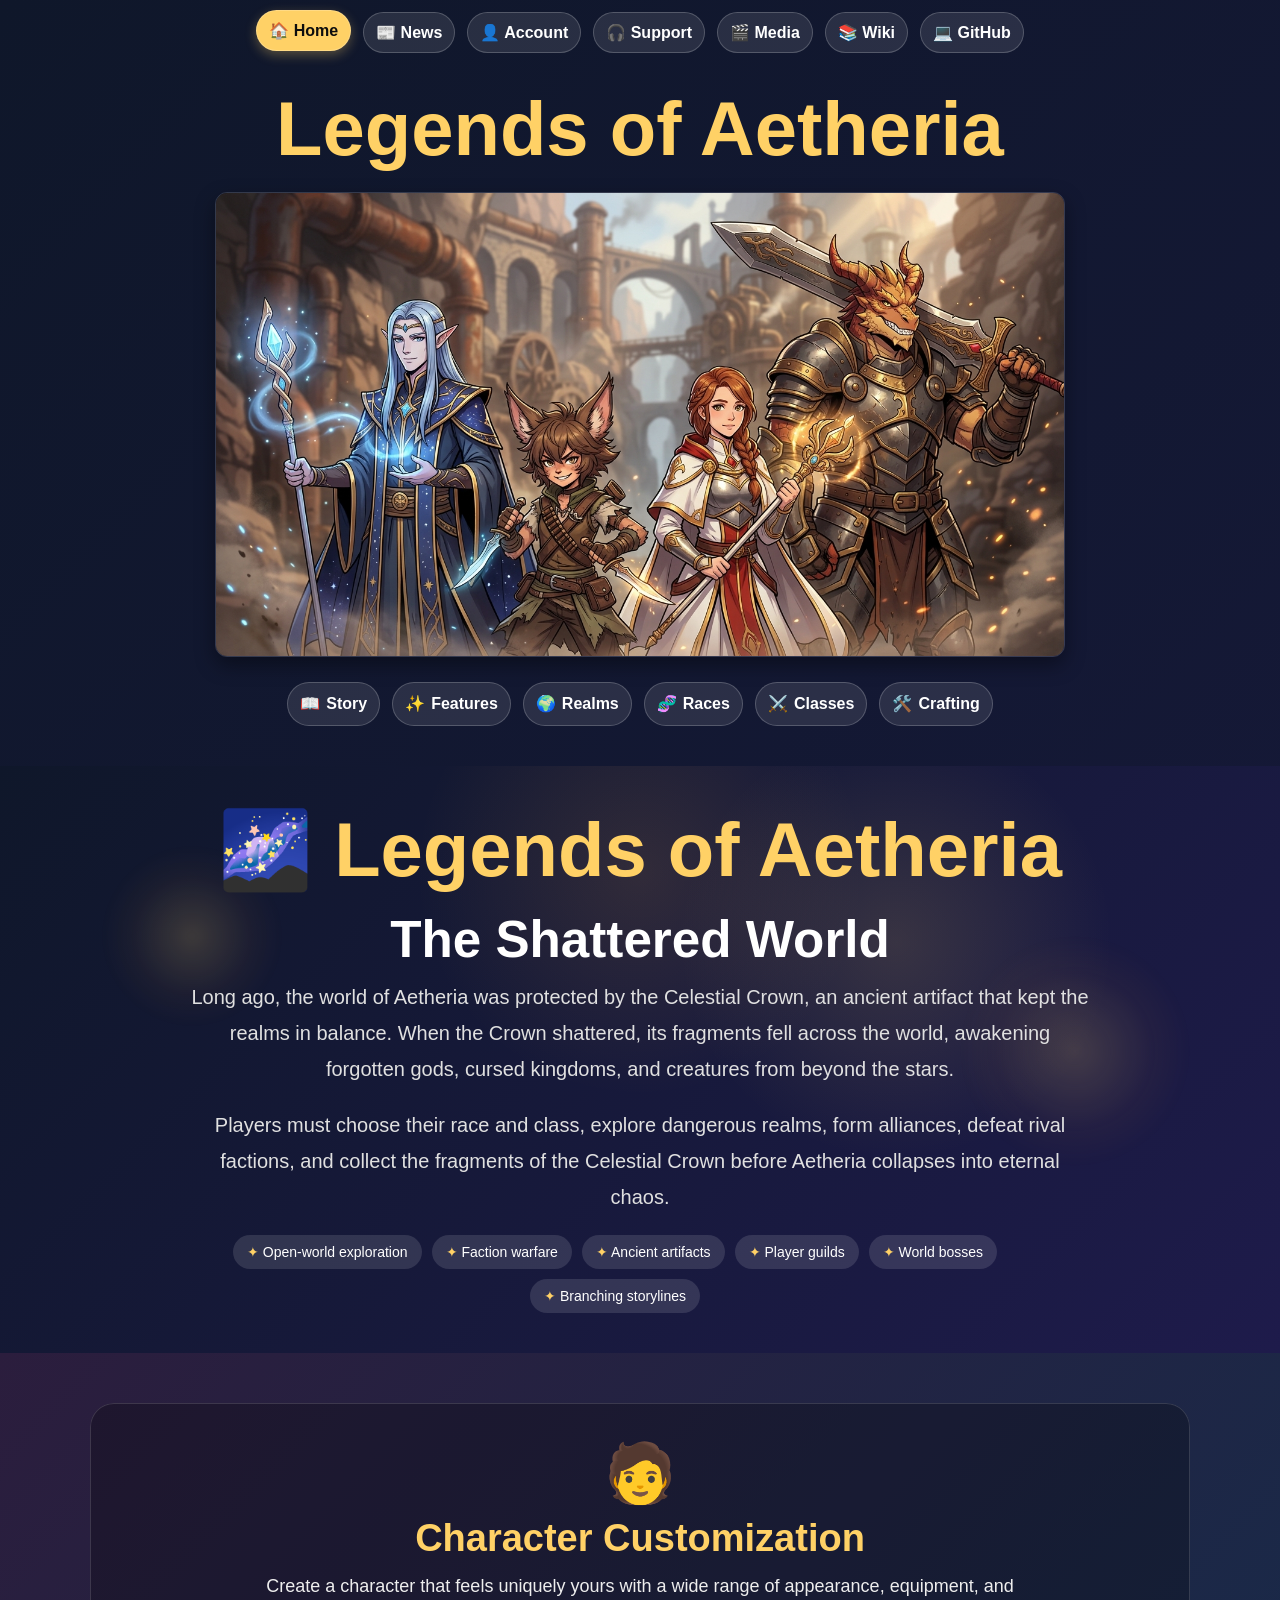
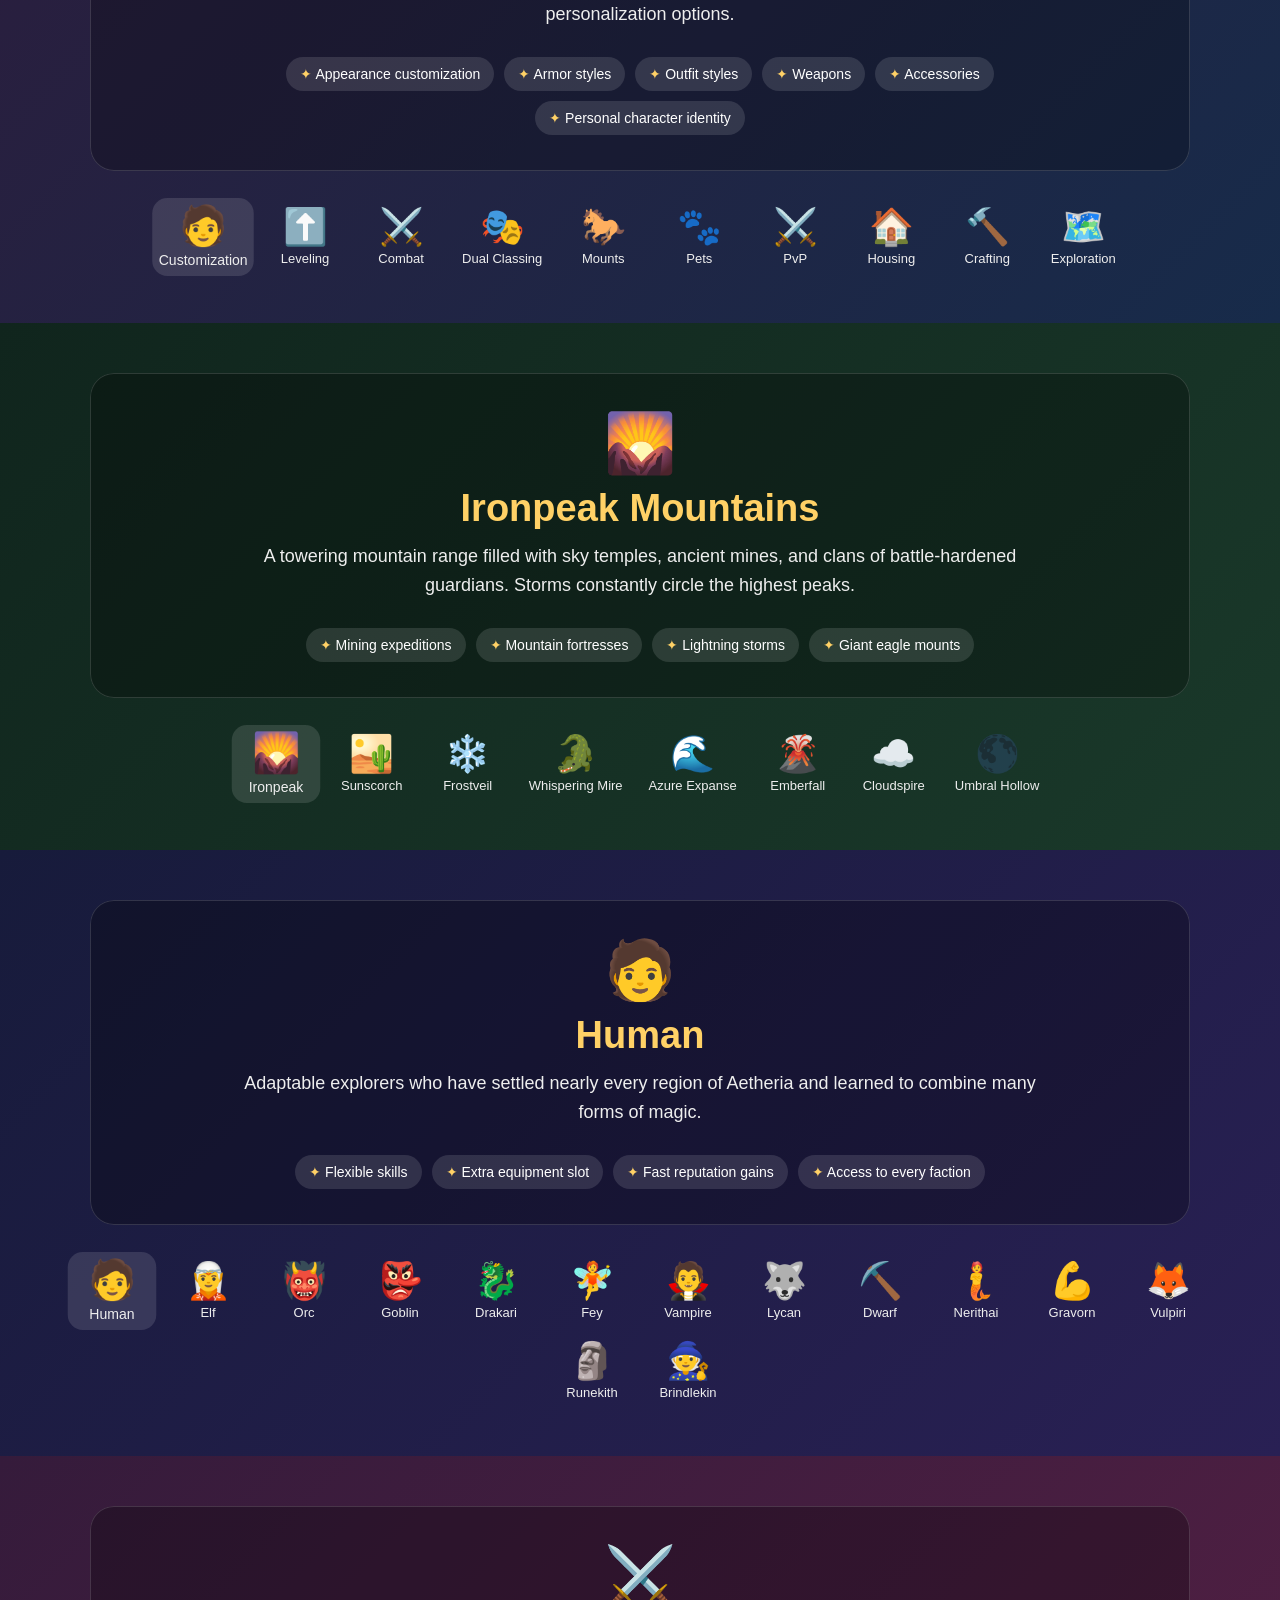
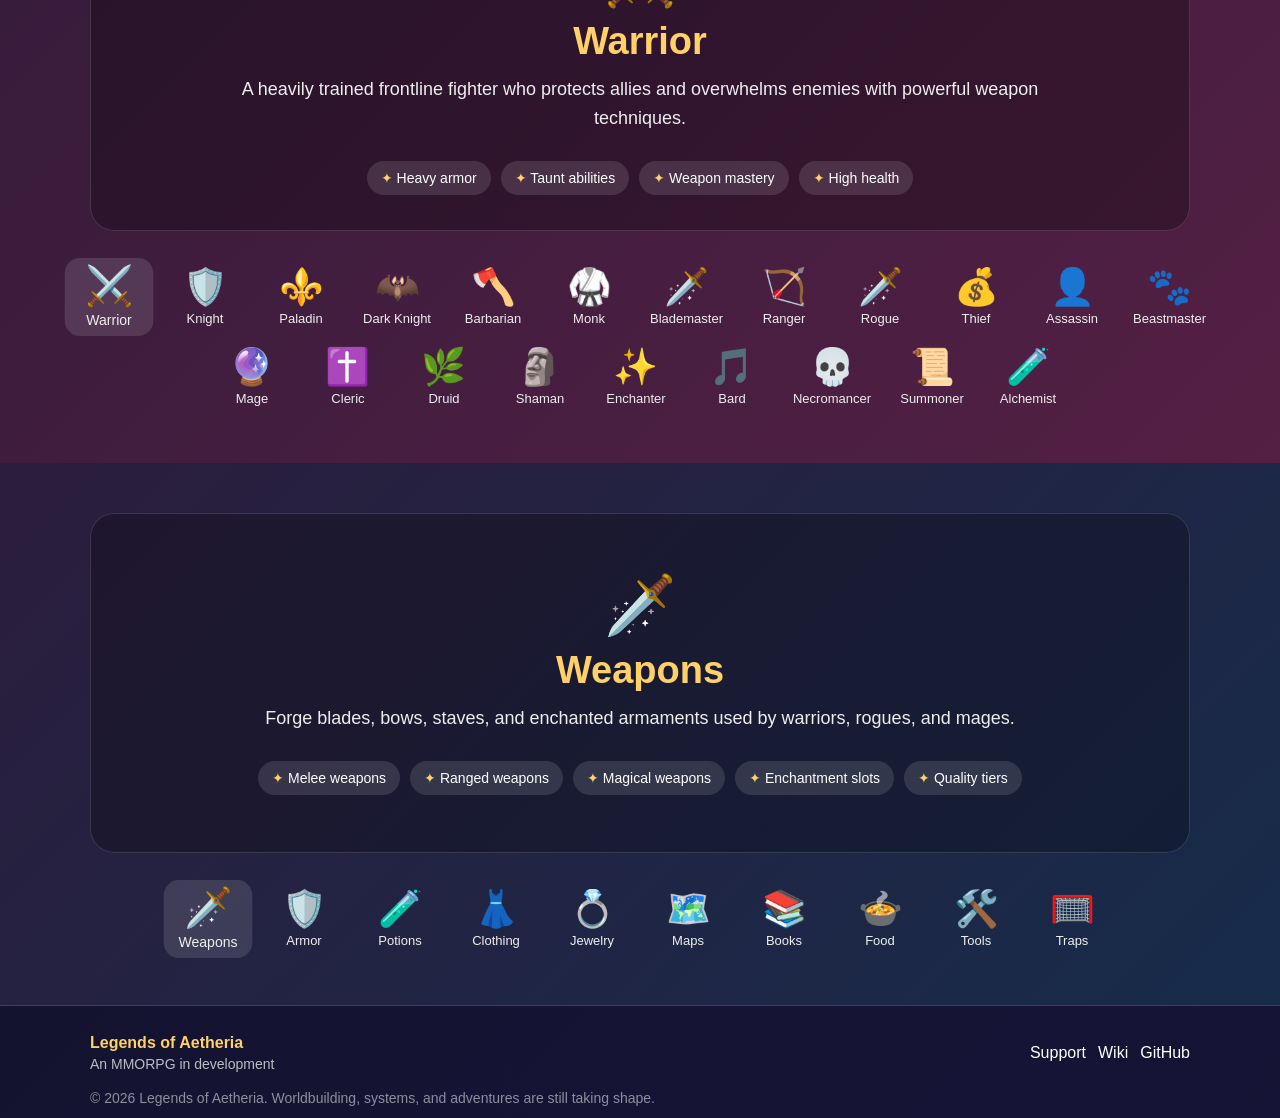
==== commit 75af437c: "improved webpage" ====
--- a/docs/index.html
+++ b/docs/index.html
@@ -18,7 +18,9 @@
          ========================= -->
     <section class="card home" id="home">
 
-        <h1>Legends of Aetheria</h1>
+        <div class="home-title-row">
+            <h1>Legends of Aetheria</h1>
+        </div>
 
 
 
@@ -51,6 +53,11 @@
          STORY SECTION
          ========================= -->
     <section class="card story" id="story">
+        <div class="ambient-particles" aria-hidden="true">
+            <span></span><span></span><span></span><span></span><span></span><span></span>
+            <span></span><span></span><span></span><span></span><span></span><span></span>
+            <span></span><span></span><span></span><span></span><span></span><span></span>
+        </div>
         <div class="story-content" id="storyContent"></div>
     </section>
 
--- a/docs/style.css
+++ b/docs/style.css
@@ -9,7 +9,7 @@
 body {
     margin: 0;
     padding: 0;
-    background: #0d0d0d;
+    background: linear-gradient(135deg, #0f172a, #1e1b4b);
     color: #e0e0e0;
     font-family: Arial, sans-serif;
     overflow-x: hidden;
@@ -40,12 +40,12 @@
     justify-content: center;
     gap: 25px;
     width: min(1100px, 100%);
-    margin: 15px 0 0;
+    margin: 0;
 }
 
 .home-banner-img {
     width: 100%;
-    max-width: 750px;
+    max-width: 850px;
     height: auto;
     border-radius: 12px;
     box-shadow: 0 8px 20px rgba(0, 0, 0, 0.4);
@@ -64,24 +64,39 @@
 }
 
 .quick-link {
+    width: auto;
+    min-width: 0;
+    height: 44px;
+    padding: 10px 12px;
+    border: 1px solid rgba(255, 255, 255, 0.2);
+    border-radius: 30px;
     background: rgba(255, 255, 255, 0.1);
-    border: 1px solid rgba(255, 255, 255, 0.2);
     color: #ffffff;
     font-size: 16px;
     font-weight: bold;
-    width: 160px;
-    height: 44px;
-    padding: 10px 20px;
-    border-radius: 30px;
     text-decoration: none;
     transition: all 0.3s ease;
     display: inline-flex;
     align-items: center;
     justify-content: center;
-}
-
-    .quick-link:hover,
-    .top-nav-btn:hover {
+    gap: 6px;
+}
+
+.quick-link-icon {
+    display: inline;
+    font-size: inherit;
+    line-height: 1;
+}
+
+.quick-link .nav-label {
+    display: inline;
+    margin-top: 0;
+    color: inherit;
+    font-size: inherit;
+    white-space: nowrap;
+}
+
+    .quick-link:hover {
         background: #ffd166;
         color: #0d0d0d;
         transform: translateY(-2px);
@@ -155,9 +170,135 @@
 ========================================
 */
 .home {
-    background: linear-gradient(135deg, #0f172a, #1e1b4b);
+    isolation: isolate;
+    overflow: hidden;
     justify-content: flex-start;
-    padding-top: 0;
+    padding-top: 20px;
+}
+
+.home h1 {
+    margin-bottom: 0;
+}
+
+.home-title-row {
+    display: block;
+    width: min(1100px, 100%);
+}
+
+.story {
+    isolation: isolate;
+    overflow: hidden;
+    background:
+        radial-gradient(circle at 50% 18%, rgba(255, 177, 71, 0.12), transparent 28%),
+        linear-gradient(135deg, #0f172a, #1e1b4b);
+}
+
+.story::before {
+    position: absolute;
+    inset: 0;
+    z-index: 0;
+    background: radial-gradient(circle at 70% 30%, rgba(255, 209, 102, 0.14), transparent 22%);
+    content: "";
+    animation: ambient-glow 8s ease-in-out infinite alternate;
+}
+
+.ambient-particles {
+    position: absolute;
+    inset: 0;
+    z-index: 0;
+    pointer-events: none;
+}
+
+.ambient-particles::before,
+.ambient-particles::after {
+    position: absolute;
+    width: 180px;
+    height: 180px;
+    border-radius: 50%;
+    background: radial-gradient(circle, rgba(255, 209, 102, 0.18), rgba(255, 160, 54, 0.04) 48%, transparent 72%);
+    content: "";
+    filter: blur(2px);
+    animation: orb-drift 10s ease-in-out infinite alternate;
+}
+
+.ambient-particles::before {
+    top: 80px;
+    left: 8%;
+}
+
+.ambient-particles::after {
+    top: 170px;
+    right: 7%;
+    width: 230px;
+    height: 230px;
+    animation-delay: -4s;
+}
+
+.home > :not(.ambient-particles),
+.story > :not(.ambient-particles) {
+    position: relative;
+    z-index: 1;
+}
+
+.ambient-particles span {
+    position: absolute;
+    bottom: -10px;
+    left: var(--particle-left);
+    width: var(--particle-size);
+    height: var(--particle-size);
+    border-radius: 50%;
+    background: #ffd166;
+    box-shadow: 0 0 12px 3px rgba(255, 160, 54, 0.65);
+    opacity: 0;
+    animation: ember-rise var(--particle-duration) ease-in infinite;
+    animation-delay: var(--particle-delay);
+}
+
+.ambient-particles span:nth-child(3n) {
+    background: #fff3c4;
+    box-shadow: 0 0 16px 4px rgba(255, 209, 102, 0.7);
+}
+
+.ambient-particles span:nth-child(4n) {
+    width: 5px;
+    height: 5px;
+    filter: blur(1px);
+}
+
+.ambient-particles span:nth-child(1) { --particle-left: 8%; --particle-size: 4px; --particle-duration: 9s; --particle-delay: -6s; }
+.ambient-particles span:nth-child(2) { --particle-left: 17%; --particle-size: 7px; --particle-duration: 12s; --particle-delay: -2s; }
+.ambient-particles span:nth-child(3) { --particle-left: 28%; --particle-size: 3px; --particle-duration: 8s; --particle-delay: -7s; }
+.ambient-particles span:nth-child(4) { --particle-left: 39%; --particle-size: 6px; --particle-duration: 11s; --particle-delay: -4s; }
+.ambient-particles span:nth-child(5) { --particle-left: 47%; --particle-size: 4px; --particle-duration: 10s; --particle-delay: -9s; }
+.ambient-particles span:nth-child(6) { --particle-left: 56%; --particle-size: 7px; --particle-duration: 13s; --particle-delay: -1s; }
+.ambient-particles span:nth-child(7) { --particle-left: 64%; --particle-size: 3px; --particle-duration: 9s; --particle-delay: -5s; }
+.ambient-particles span:nth-child(8) { --particle-left: 73%; --particle-size: 5px; --particle-duration: 12s; --particle-delay: -8s; }
+.ambient-particles span:nth-child(9) { --particle-left: 82%; --particle-size: 4px; --particle-duration: 10s; --particle-delay: -3s; }
+.ambient-particles span:nth-child(10) { --particle-left: 91%; --particle-size: 6px; --particle-duration: 14s; --particle-delay: -10s; }
+.ambient-particles span:nth-child(11) { --particle-left: 23%; --particle-size: 4px; --particle-duration: 11s; --particle-delay: -6s; }
+.ambient-particles span:nth-child(12) { --particle-left: 34%; --particle-size: 6px; --particle-duration: 13s; --particle-delay: -11s; }
+.ambient-particles span:nth-child(13) { --particle-left: 61%; --particle-size: 4px; --particle-duration: 9s; --particle-delay: -4s; }
+.ambient-particles span:nth-child(14) { --particle-left: 69%; --particle-size: 7px; --particle-duration: 12s; --particle-delay: -9s; }
+.ambient-particles span:nth-child(15) { --particle-left: 78%; --particle-size: 3px; --particle-duration: 8s; --particle-delay: -2s; }
+.ambient-particles span:nth-child(16) { --particle-left: 86%; --particle-size: 5px; --particle-duration: 10s; --particle-delay: -7s; }
+.ambient-particles span:nth-child(17) { --particle-left: 13%; --particle-size: 4px; --particle-duration: 13s; --particle-delay: -12s; }
+.ambient-particles span:nth-child(18) { --particle-left: 52%; --particle-size: 6px; --particle-duration: 11s; --particle-delay: -5s; }
+
+@keyframes ember-rise {
+    0% { opacity: 0; transform: translate3d(0, 0, 0) scale(0.6); }
+    12% { opacity: 0.85; }
+    78% { opacity: 0.45; }
+    100% { opacity: 0; transform: translate3d(28px, -78vh, 0) scale(1.15); }
+}
+
+@keyframes ambient-glow {
+    from { opacity: 0.45; transform: scale(0.96); }
+    to { opacity: 1; transform: scale(1.04); }
+}
+
+@keyframes orb-drift {
+    from { opacity: 0.35; transform: translate3d(-14px, 8px, 0) scale(0.92); }
+    to { opacity: 0.85; transform: translate3d(18px, -14px, 0) scale(1.08); }
 }
 
 /* Section color variations (compatible with palette) */
@@ -328,54 +469,60 @@
     }
 
 .top-nav-bar {
-    /* full-width background that matches the home/banner gradient */
     width: 100%;
     display: flex;
     justify-content: center;
     align-items: center;
-    margin: 0 auto 0;
+    margin: 0 auto;
     padding: 12px 12px;
-    background: linear-gradient(135deg, #0f172a, #1e1b4b);
+    background: transparent;
     border-radius: 0;
     z-index: 10;
     flex-wrap: wrap;
-    box-shadow: 0 6px 18px rgba(0,0,0,0.12);
+    box-shadow: none;
 }
 
 .top-nav-links {
     display: flex;
     justify-content: center;
     align-items: center;
-    gap: 15px;
+    gap: 12px;
     width: min(100%, 1000px);
     flex-wrap: wrap;
 }
 
 .top-nav-btn {
+    appearance: none;
+    border: 1px solid rgba(255, 255, 255, 0.2);
+    border-radius: 30px;
     background: rgba(255, 255, 255, 0.1);
-    border: 1px solid rgba(255, 255, 255, 0.2);
     color: #ffffff;
-    width: 160px;
-    height: 44px;
-    padding: 10px 20px;
+    padding: 10px 12px;
     font-size: 16px;
     font-weight: bold;
     font-family: inherit;
-    border-radius: 30px;
     cursor: pointer;
     text-decoration: none;
     transition: all 0.3s ease;
     display: inline-flex;
     align-items: center;
     justify-content: center;
-}
-
-    .top-nav-btn.active {
-        background: #ffd166;
-        color: #0d0d0d;
-        box-shadow: 0 6px 18px rgba(255, 209, 102, 0.35);
-        transform: translateY(-2px);
-    }
+    white-space: nowrap;
+}
+
+.top-nav-btn:hover,
+.top-nav-btn.active {
+    background: #ffd166;
+    color: #0d0d0d;
+    transform: translateY(-2px);
+    box-shadow: 0 4px 12px rgba(255, 209, 102, 0.3);
+}
+
+.top-nav-disabled {
+    color: rgba(255, 255, 255, 0.42);
+    cursor: default;
+    transform: none;
+}
 
 .video-container {
     position: relative;
@@ -426,7 +573,9 @@
 ========================================
 */
 .story {
-    background: linear-gradient( rgba(42, 26, 26, 0.9), rgba(42, 26, 26, 0.95) ), url("");
+    background:
+        radial-gradient(circle at 50% 18%, rgba(255, 177, 71, 0.12), transparent 28%),
+        linear-gradient(135deg, #0f172a, #1e1b4b);
 }
 
 .realms {
@@ -448,6 +597,82 @@
     .features-section .slide {
         background: rgba(0, 0, 0, 0.25);
     }
+
+/* Home-page sections reveal with distinct, restrained motion. */
+.home {
+    animation: home-bloom 900ms ease-out both;
+}
+
+.story {
+    animation: section-lift 700ms ease-out both;
+}
+
+.features-section {
+    animation: section-slide-left 700ms ease-out both;
+}
+
+.realms {
+    animation: section-slide-right 700ms ease-out both;
+}
+
+.races {
+    animation: section-scale 700ms ease-out both;
+}
+
+.classes {
+    animation: section-tilt 700ms ease-out both;
+}
+
+#crafting {
+    animation: section-shimmer 800ms ease-out both;
+}
+
+@keyframes home-bloom {
+    from { opacity: 0.4; transform: scale(0.985); }
+    to { opacity: 1; transform: scale(1); }
+}
+
+@keyframes section-lift {
+    from { opacity: 0; transform: translateY(24px); }
+    to { opacity: 1; transform: translateY(0); }
+}
+
+@keyframes section-slide-left {
+    from { opacity: 0; transform: translateX(-32px); }
+    to { opacity: 1; transform: translateX(0); }
+}
+
+@keyframes section-slide-right {
+    from { opacity: 0; transform: translateX(32px); }
+    to { opacity: 1; transform: translateX(0); }
+}
+
+@keyframes section-scale {
+    from { opacity: 0; transform: scale(0.94); }
+    to { opacity: 1; transform: scale(1); }
+}
+
+@keyframes section-tilt {
+    from { opacity: 0; transform: perspective(900px) rotateY(-3deg) translateY(12px); }
+    to { opacity: 1; transform: perspective(900px) rotateY(0) translateY(0); }
+}
+
+@keyframes section-shimmer {
+    from { opacity: 0; filter: brightness(0.8); transform: translateY(14px); }
+    to { opacity: 1; filter: brightness(1); transform: translateY(0); }
+}
+
+@media (prefers-reduced-motion: reduce) {
+    .home,
+    .story,
+    .features-section,
+    .realms,
+    .races,
+    .classes,
+    #crafting {
+        animation: none;
+    }
+}
 
 h1, h2, h3, p {
     margin-top: 0;
@@ -611,8 +836,9 @@
     }
 
     .quick-link {
+        height: 40px;
+        padding: 8px 10px;
         font-size: 13px;
-        padding: 6px 12px;
     }
 
     .card {
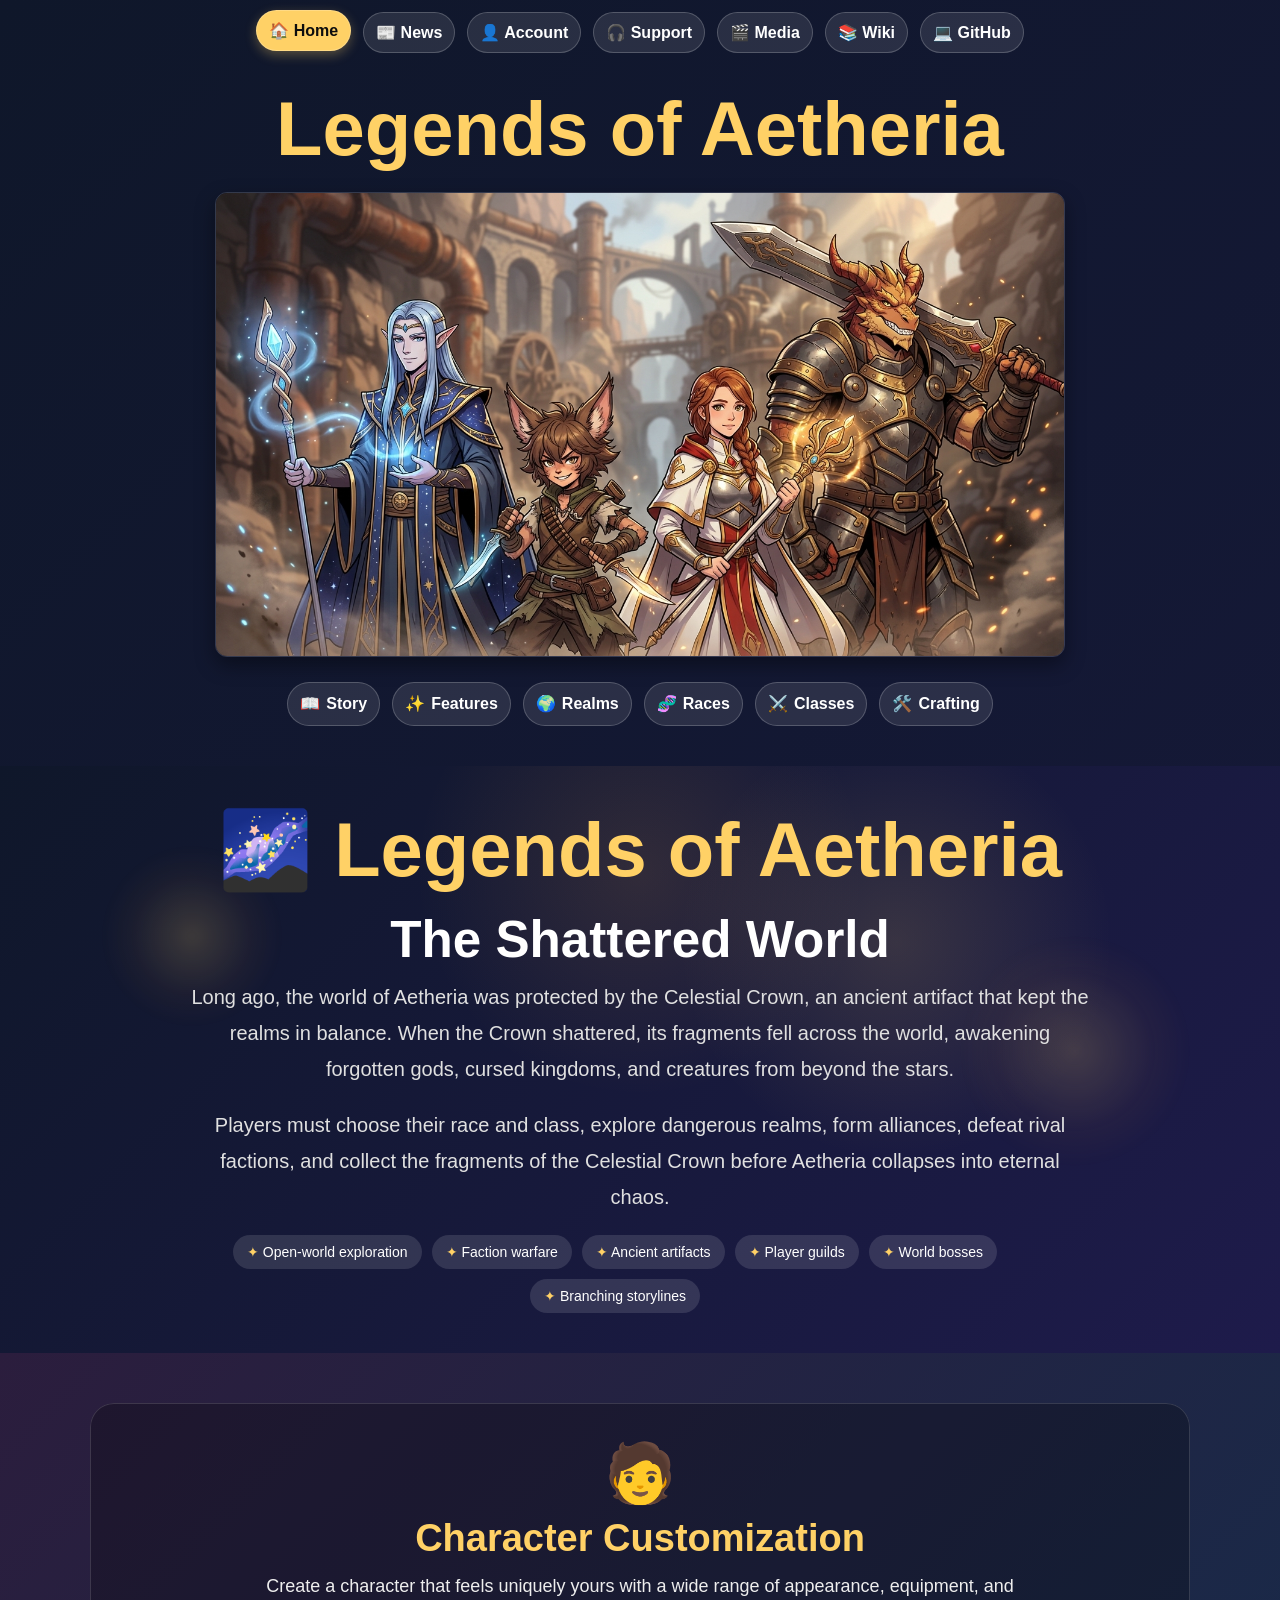
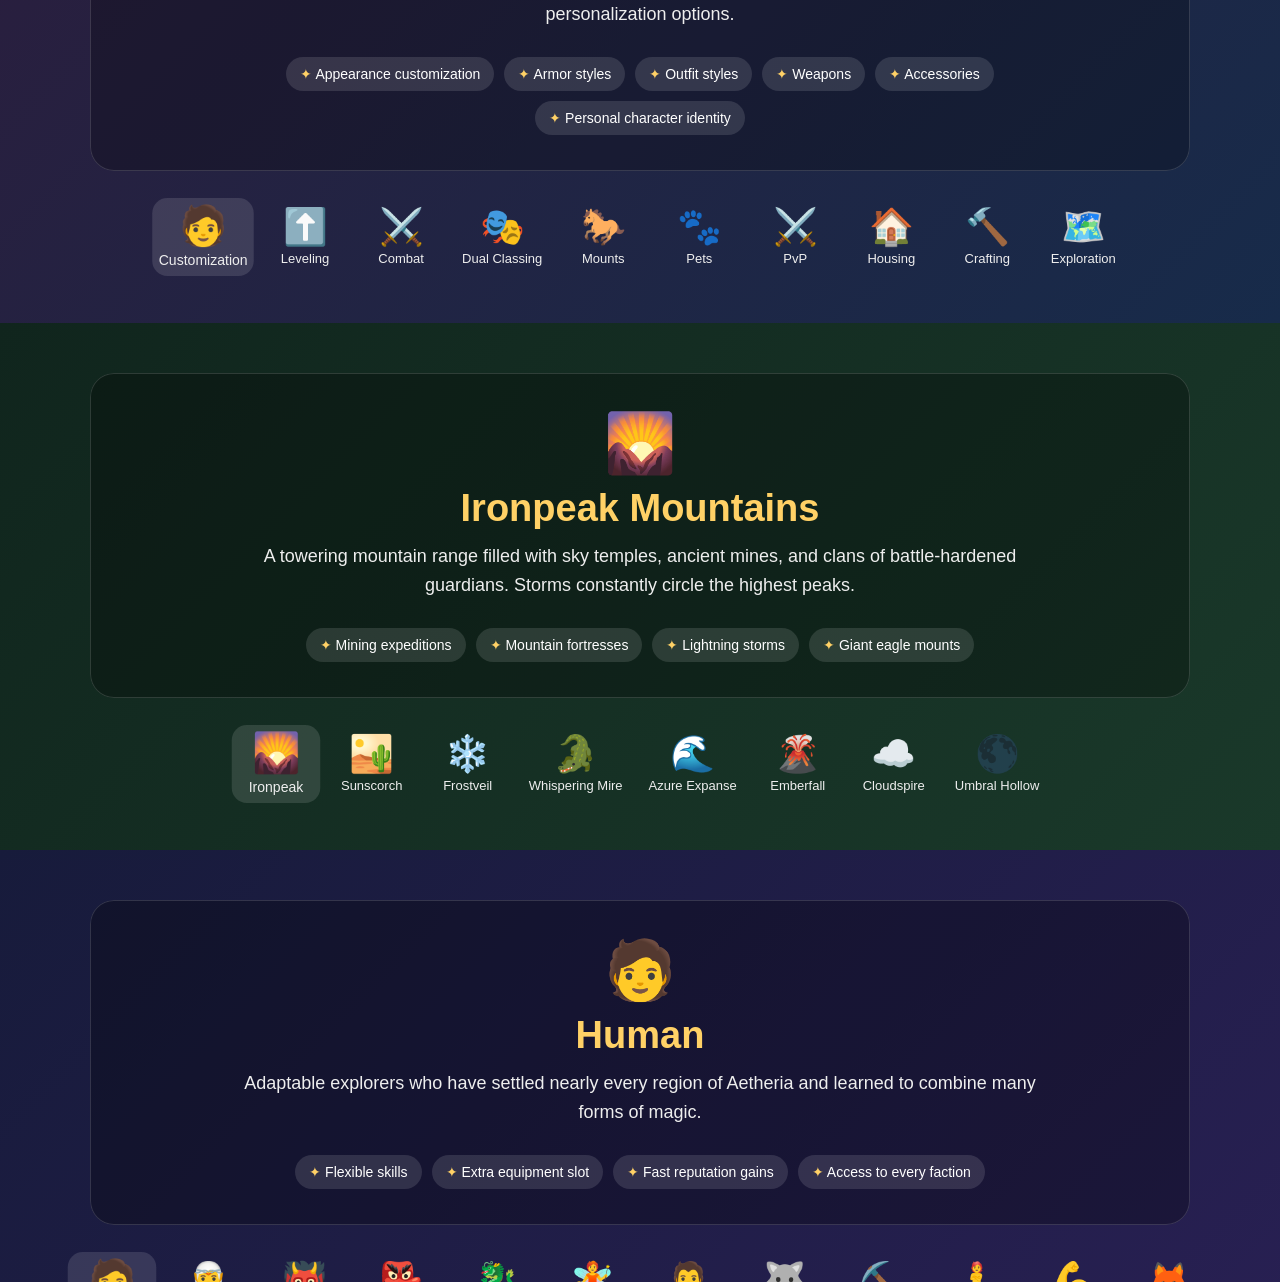
==== commit 515d8a94: "updated webpage paths" ====
--- a/docs/index.html
+++ b/docs/index.html
@@ -1,240 +1,26 @@
-﻿<!DOCTYPE html>
+<!DOCTYPE html>
 <html lang="en">
-
-<head>
-    <meta charset="UTF-8">
-    <meta name="viewport" content="width=device-width, initial-scale=1.0">
-    <title>Legends of Aetheria MMORPG</title>
-    <link rel="stylesheet" href="style.css">
-</head>
-
-<body>
-
-    <!-- Global Top Navigation -->
-    <div class="top-nav-bar" id="top-nav-bar"></div>
-
-    <!-- =========================
-         HOME SECTION
-         ========================= -->
-    <section class="card home" id="home">
-
-        <div class="home-title-row">
-            <h1>Legends of Aetheria</h1>
-        </div>
-
-
-
-        <!-- Home Hero Layout -->
-        <div class="home-hero-layout">
-            <img src="images/party-banner.jpg" alt="Party Showcase" class="home-banner-img">
-
-            <nav class="quick-links-bar" id="quick-links-bar"></nav>
-        </div>
-
-    </section>
-
-    <!-- =========================
-         NEWS SECTION
-         ========================= -->
-    <section class="card news" id="news">
-
-        <!-- News Carousel (moved from Home) -->
-        <div class="slider" id="newsSlider"></div>
-        <div class="slider-dots" id="newsDots"></div>
-
-        <!-- Example static news article -->
-        <article class="news-article">
-            <h3>Welcome to the Legends of Aetheria Dev Blog</h3>
-            <p>This page contains the main announcements and spotlight trailers. Use the carousel above to cycle through highlights.</p>
-        </article>
-    </section>
-
-    <!-- =========================
-         STORY SECTION
-         ========================= -->
-    <section class="card story" id="story">
-        <div class="ambient-particles" aria-hidden="true">
-            <span></span><span></span><span></span><span></span><span></span><span></span>
-            <span></span><span></span><span></span><span></span><span></span><span></span>
-            <span></span><span></span><span></span><span></span><span></span><span></span>
-        </div>
-        <div class="story-content" id="storyContent"></div>
-    </section>
-
-    <!-- =========================
-         FEATURES SECTION
-         ========================= -->
-    <section class="card features-section" id="features">
-        <div class="slider" id="featuresSlider"></div>
-        <div class="bottom-nav" id="featuresNav"></div>
-    </section>
-
-    <!-- =========================
-         REALMS SECTION
-         ========================= -->
-    <section class="card realms" id="realms">
-        <div class="slider" id="realmsSlider"></div>
-        <div class="bottom-nav" id="realmsNav"></div>
-    </section>
-
-    <!-- =========================
-         RACES SECTION
-         ========================= -->
-    <section class="card races" id="races">
-        <div class="slider" id="racesSlider"></div>
-        <div class="bottom-nav" id="racesNav"></div>
-    </section>
-
-    <!-- =========================
-         CLASSES SECTION
-         ========================= -->
-    <section class="card classes" id="classes">
-        <div class="slider" id="classesSlider"></div>
-        <div class="bottom-nav" id="classesNav"></div>
-    </section>
-
-    <!-- =========================
-         CRAFTING SECTION
-         ========================= -->
-    <section id="crafting" class="card features-section">
-        <div id="craftingSlider" class="slider"></div>
-        <div id="craftingNav" class="bottom-nav"></div>
-    </section>
-
-    <!-- =========================
-         WIKI SECTION
-         ========================= -->
-    <section class="wiki-view hidden" id="wiki">
-        <nav class="wiki-sidebar">
-            <h2>Wiki Index</h2>
-            <ul class="wiki-nav-list">
-                <li><a onclick="loadMainPage()">Home</a></li>
-                <li class="category-start"><a onclick="loadFeature('armor')">Armor</a></li>
-                <li><a onclick="loadFeature('books')">Books</a></li>
-                <li><a onclick="loadFeature('customization')">Character Customization</a></li>
-                <li><a onclick="loadClassesIndex()">Classes</a></li>
-                <li><a onclick="loadFeature('clothing')">Clothing</a></li>
-                <li><a onclick="loadFeature('combat')">Combat</a></li>
-                <li><a onclick="loadFeature('crafting')">Crafting</a></li>
-                <li><a onclick="loadFeature('dual-classing')">Dual Classing</a></li>
-                <li><a onclick="loadFeature('exploration')">Exploration</a></li>
-                <li><a onclick="loadFeature('food')">Food</a></li>
-                <li><a onclick="loadFeature('gathering')">Gathering</a></li>
-                <li><a onclick="loadFeature('jewelry')">Jewelry</a></li>
-                <li><a onclick="loadFeature('leveling')">Leveling</a></li>
-                <li><a onclick="loadMagicIndex()">Magic</a></li>
-                <li><a onclick="loadFeature('maps')">Maps</a></li>
-                <li><a onclick="loadFeature('mounts')">Mounts</a></li>
-                <li><a onclick="loadFeature('pets')">Pets</a></li>
-                <li><a onclick="loadFeature('housing')">Player Housing</a></li>
-                <li><a onclick="loadFeature('potions')">Potions</a></li>
-                <li><a onclick="loadFeature('pvp')">PvP</a></li>
-                <li><a onclick="loadRacesIndex()">Races</a></li>
-                <li><a onclick="loadRealmsIndex()">Realms</a></li>
-                <li><a onclick="loadFeature('tools')">Tools</a></li>
-                <li><a onclick="loadFeature('traps')">Traps</a></li>
-                <li><a onclick="loadFeature('weapons')">Weapons</a></li>
-            </ul>
-        </nav>
-        <main class="wiki-main-content">
-            <header class="wiki-header">
-                <h1>Aetheria Explorer's Codex</h1>
-                <p>The official archive for game mechanics, job paths, and world lore.</p>
-            </header>
-            <div id="content-area"></div>
-        </main>
-    </section>
-
-    <!-- =========================
-         SUPPORT SECTION
-         ========================= -->
-    <section class="card support" id="support">
-        <h2>Support</h2>
-        <p>If you need help, contact our support team or check the community forums. This is placeholder content for the support page.</p>
-        <ul>
-            <li>How to report bugs</li>
-            <li>Known issues</li>
-            <li>Contact: support@example.com</li>
-        </ul>
-    </section>
-
-    <!-- =========================
-         ABOUT SECTION (removed)
-
-    <!-- =========================
-         MEDIA SECTION
-         ========================= -->
-    <section class="card media" id="media">
-        <h2>Media</h2>
-        <p>Trailers, screenshots, and artwork gallery. Placeholder content for the media page.</p>
-    </section>
-
-    <!-- =========================
-         ACCOUNT SECTION
-         ========================= -->
-    <section class="card account" id="account">
-        <div class="account-panel">
-            <p class="account-notice">Account registration is paused until the game is developed. You can sign in with "user" and "password" to try the account overview.</p>
-
-            <div id="account-auth" class="account-auth">
-                <h2>Account</h2>
-                <div class="account-actions">
-                    <button type="button" class="account-button" id="register-button">Register</button>
-                    <button type="button" class="account-button" id="show-sign-in-button">Sign In</button>
-                </div>
-            </div>
-
-            <div id="register-page" class="account-subpage" hidden>
-                <h2>Register</h2>
-                <p>Account registration is paused until the game is developed.</p>
-                <button type="button" class="account-button" id="back-from-register-button">Back</button>
-            </div>
-
-            <div id="sign-in-page" class="account-subpage" hidden>
-                <h2>Sign In</h2>
-                <form id="sign-in-form" class="sign-in-form">
-                    <label for="account-username">Username</label>
-                    <input type="text" id="account-username" name="username" autocomplete="username" required>
-
-                    <label for="account-password">Password</label>
-                    <input type="password" id="account-password" name="password" autocomplete="current-password" required>
-
-                    <div class="sign-in-actions">
-                        <button type="submit" class="account-button">Sign In</button>
-                        <button type="button" class="account-button" id="back-from-sign-in-button">Back</button>
-                    </div>
-                    <p id="sign-in-message" class="sign-in-message" role="status" aria-live="polite"></p>
-                </form>
-            </div>
-
-            <div id="account-overview" class="account-overview" hidden>
-                <h2>Account Overview</h2>
-                <p>Welcome back, user.</p>
-                <div class="account-overview-details">
-                    <strong>Character roster</strong>
-                    <span>No characters created yet.</span>
-                </div>
-                <button type="button" class="account-button" id="sign-out-button">Sign Out</button>
-            </div>
-        </div>
-    </section>
-
-    <footer class="site-footer">
-        <div class="footer-content">
-            <div class="footer-brand">
-                <strong>Legends of Aetheria</strong>
-                <span>An MMORPG in development</span>
-            </div>
-            <nav class="footer-links" aria-label="Footer navigation">
-                <a href="#support">Support</a>
-                <a href="#wiki">Wiki</a>
-                <a href="https://github.com/blitzballplayerffx/OldWineBottle" target="_blank" rel="noopener noreferrer">GitHub</a>
-            </nav>
-            <p class="footer-meta">© 2026 Legends of Aetheria. Worldbuilding, systems, and adventures are still taking shape.</p>
-        </div>
-    </footer>
-
-    <script src="script.js"></script>
-</body>
-
-</html>+  <head>
+    <meta charset="UTF-8" />
+    <meta http-equiv="refresh" content="0; url=./main/" />
+    <meta name="viewport" content="width=device-width, initial-scale=1.0" />
+    <title>Legends of Aetheria</title>
+    <style>
+      body {
+        margin: 0;
+        min-height: 100vh;
+        display: grid;
+        place-items: center;
+        background: #0b1220;
+        color: #e6eefb;
+        font-family: Arial, sans-serif;
+      }
+      a {
+        color: #7ec8ff;
+      }
+    </style>
+  </head>
+  <body>
+    <p>Redirecting to the main site… <a href="./main/">Open the game site</a></p>
+  </body>
+</html>
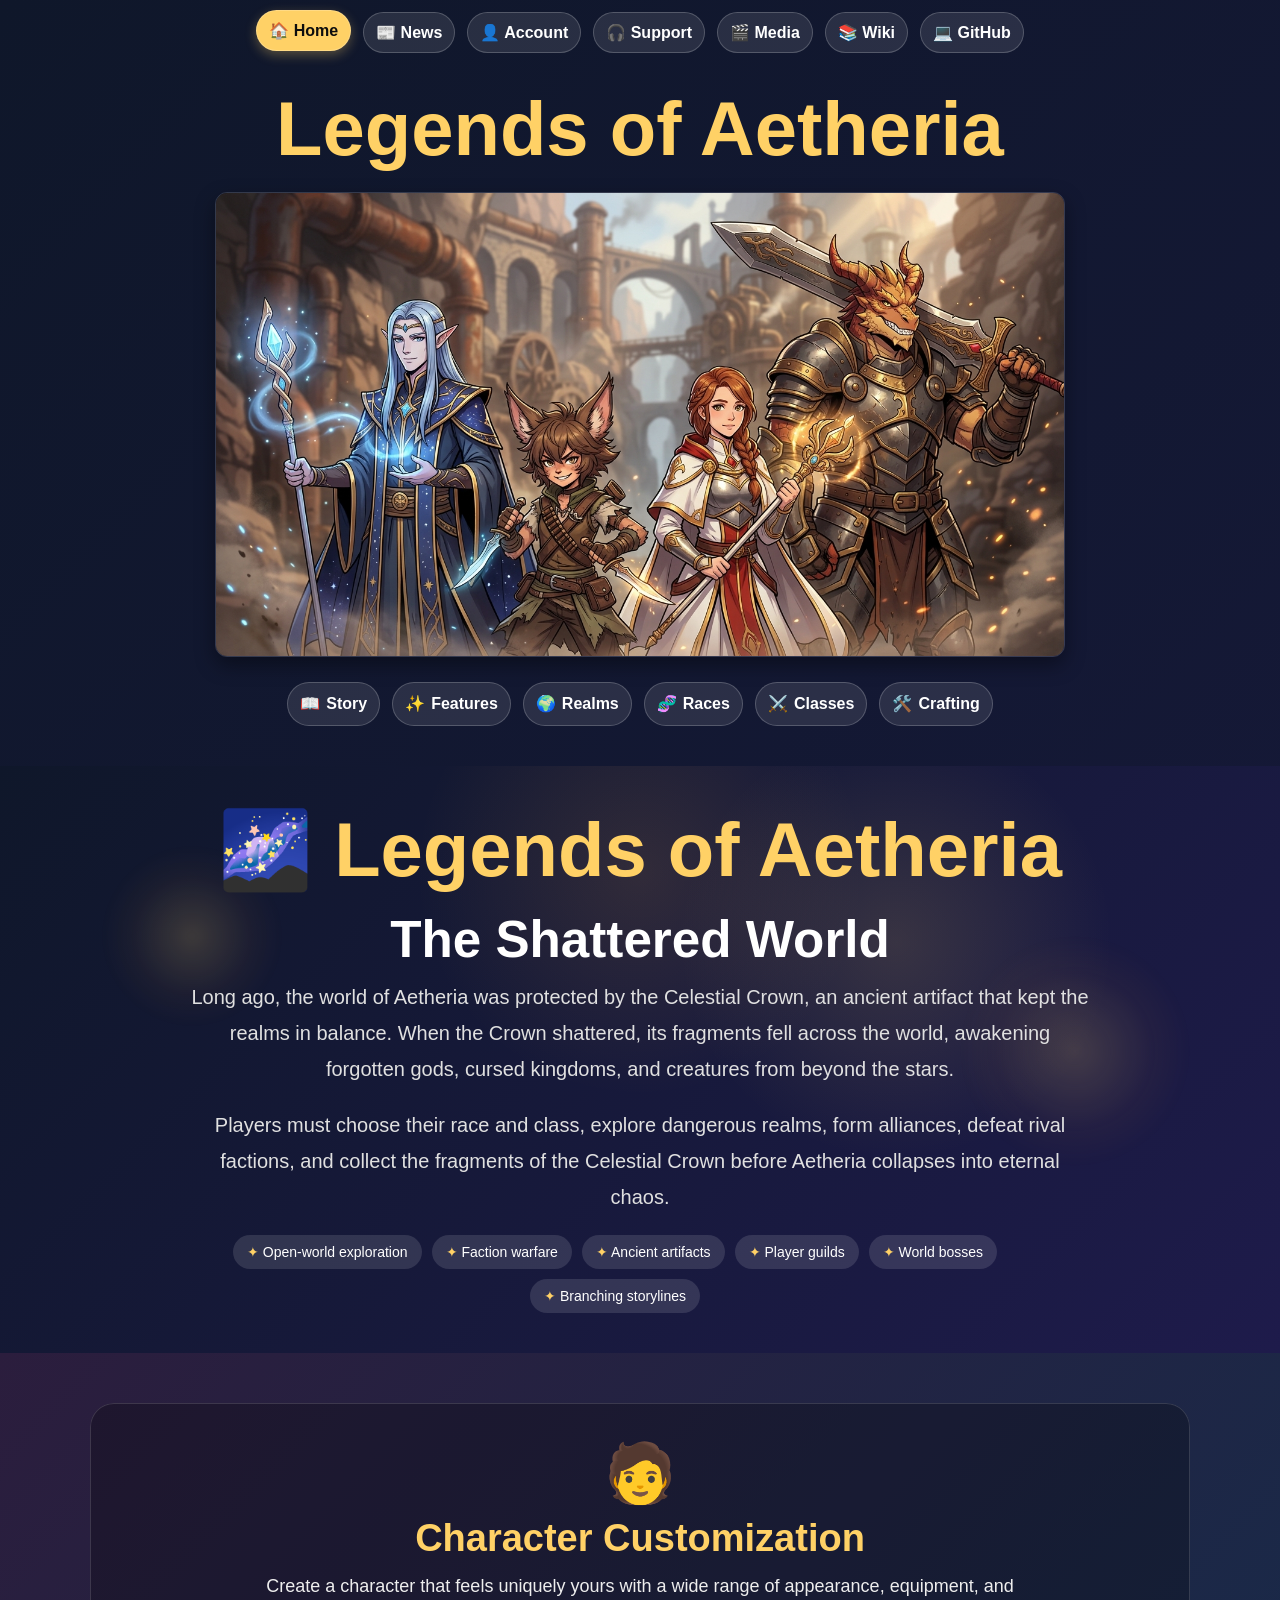
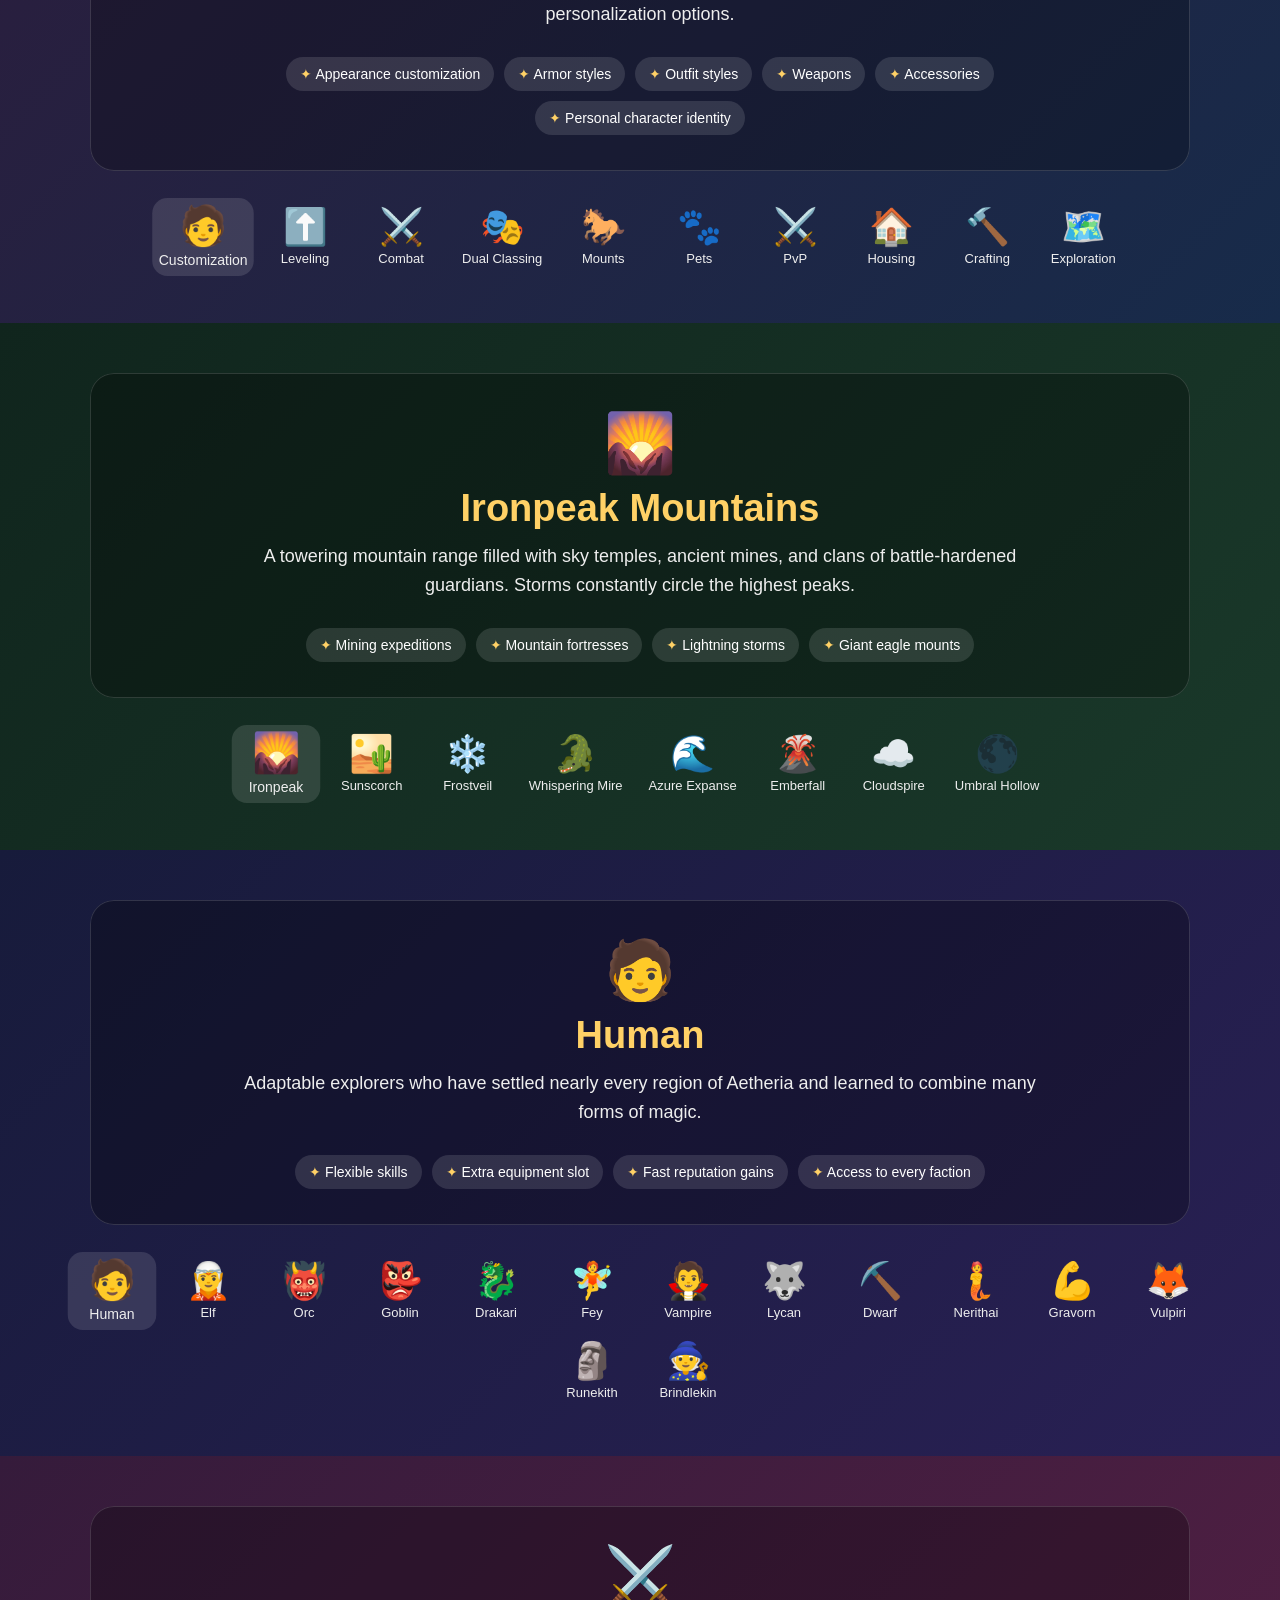
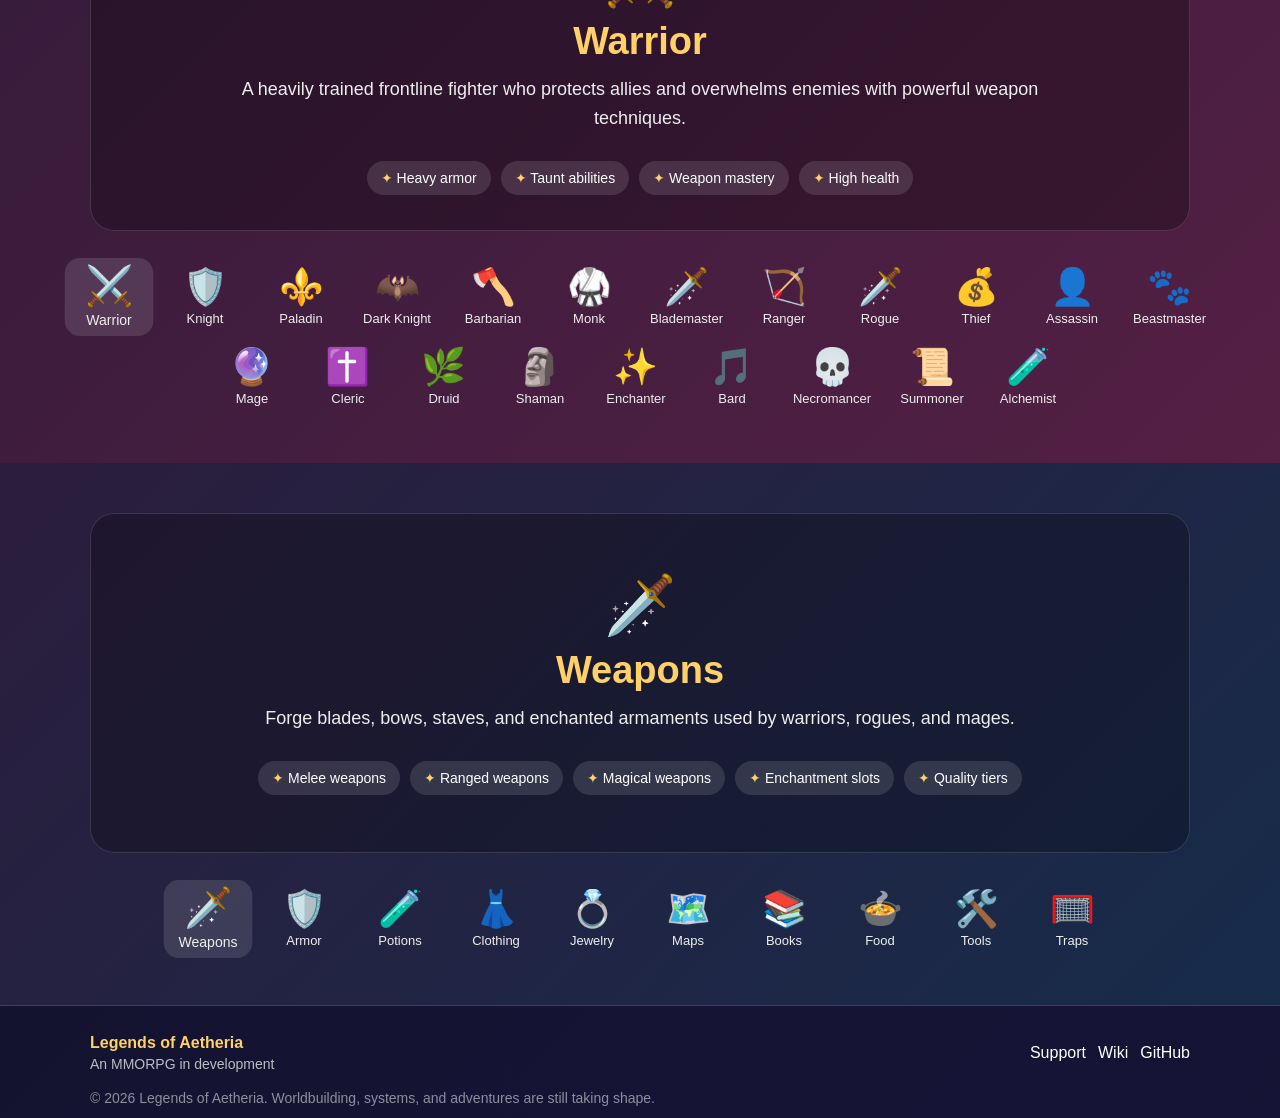
==== commit 1f9414a6: "webpage paths fixed" ====
--- a/docs/index.html
+++ b/docs/index.html
@@ -1,26 +1,241 @@
-<!DOCTYPE html>
+﻿<!DOCTYPE html>
 <html lang="en">
-  <head>
-    <meta charset="UTF-8" />
-    <meta http-equiv="refresh" content="0; url=./main/" />
-    <meta name="viewport" content="width=device-width, initial-scale=1.0" />
-    <title>Legends of Aetheria</title>
-    <style>
-      body {
-        margin: 0;
-        min-height: 100vh;
-        display: grid;
-        place-items: center;
-        background: #0b1220;
-        color: #e6eefb;
-        font-family: Arial, sans-serif;
-      }
-      a {
-        color: #7ec8ff;
-      }
-    </style>
-  </head>
-  <body>
-    <p>Redirecting to the main site… <a href="./main/">Open the game site</a></p>
-  </body>
-</html>
+
+<head>
+    <meta charset="UTF-8">
+    <meta name="viewport" content="width=device-width, initial-scale=1.0">
+    <base href="./main/">
+    <title>Legends of Aetheria MMORPG</title>
+    <link rel="stylesheet" href="style.css">
+</head>
+
+<body>
+
+    <!-- Global Top Navigation -->
+    <div class="top-nav-bar" id="top-nav-bar"></div>
+
+    <!-- =========================
+         HOME SECTION
+         ========================= -->
+    <section class="card home" id="home">
+
+        <div class="home-title-row">
+            <h1>Legends of Aetheria</h1>
+        </div>
+
+
+
+        <!-- Home Hero Layout -->
+        <div class="home-hero-layout">
+            <img src="images/party-banner.jpg" alt="Party Showcase" class="home-banner-img">
+
+            <nav class="quick-links-bar" id="quick-links-bar"></nav>
+        </div>
+
+    </section>
+
+    <!-- =========================
+         NEWS SECTION
+         ========================= -->
+    <section class="card news" id="news">
+
+        <!-- News Carousel (moved from Home) -->
+        <div class="slider" id="newsSlider"></div>
+        <div class="slider-dots" id="newsDots"></div>
+
+        <!-- Example static news article -->
+        <article class="news-article">
+            <h3>Welcome to the Legends of Aetheria Dev Blog</h3>
+            <p>This page contains the main announcements and spotlight trailers. Use the carousel above to cycle through highlights.</p>
+        </article>
+    </section>
+
+    <!-- =========================
+         STORY SECTION
+         ========================= -->
+    <section class="card story" id="story">
+        <div class="ambient-particles" aria-hidden="true">
+            <span></span><span></span><span></span><span></span><span></span><span></span>
+            <span></span><span></span><span></span><span></span><span></span><span></span>
+            <span></span><span></span><span></span><span></span><span></span><span></span>
+        </div>
+        <div class="story-content" id="storyContent"></div>
+    </section>
+
+    <!-- =========================
+         FEATURES SECTION
+         ========================= -->
+    <section class="card features-section" id="features">
+        <div class="slider" id="featuresSlider"></div>
+        <div class="bottom-nav" id="featuresNav"></div>
+    </section>
+
+    <!-- =========================
+         REALMS SECTION
+         ========================= -->
+    <section class="card realms" id="realms">
+        <div class="slider" id="realmsSlider"></div>
+        <div class="bottom-nav" id="realmsNav"></div>
+    </section>
+
+    <!-- =========================
+         RACES SECTION
+         ========================= -->
+    <section class="card races" id="races">
+        <div class="slider" id="racesSlider"></div>
+        <div class="bottom-nav" id="racesNav"></div>
+    </section>
+
+    <!-- =========================
+         CLASSES SECTION
+         ========================= -->
+    <section class="card classes" id="classes">
+        <div class="slider" id="classesSlider"></div>
+        <div class="bottom-nav" id="classesNav"></div>
+    </section>
+
+    <!-- =========================
+         CRAFTING SECTION
+         ========================= -->
+    <section id="crafting" class="card features-section">
+        <div id="craftingSlider" class="slider"></div>
+        <div id="craftingNav" class="bottom-nav"></div>
+    </section>
+
+    <!-- =========================
+         WIKI SECTION
+         ========================= -->
+    <section class="wiki-view hidden" id="wiki">
+        <nav class="wiki-sidebar">
+            <h2>Wiki Index</h2>
+            <ul class="wiki-nav-list">
+                <li><a onclick="loadMainPage()">Home</a></li>
+                <li class="category-start"><a onclick="loadFeature('armor')">Armor</a></li>
+                <li><a onclick="loadFeature('books')">Books</a></li>
+                <li><a onclick="loadFeature('customization')">Character Customization</a></li>
+                <li><a onclick="loadClassesIndex()">Classes</a></li>
+                <li><a onclick="loadFeature('clothing')">Clothing</a></li>
+                <li><a onclick="loadFeature('combat')">Combat</a></li>
+                <li><a onclick="loadFeature('crafting')">Crafting</a></li>
+                <li><a onclick="loadFeature('dual-classing')">Dual Classing</a></li>
+                <li><a onclick="loadFeature('exploration')">Exploration</a></li>
+                <li><a onclick="loadFeature('food')">Food</a></li>
+                <li><a onclick="loadFeature('gathering')">Gathering</a></li>
+                <li><a onclick="loadFeature('jewelry')">Jewelry</a></li>
+                <li><a onclick="loadFeature('leveling')">Leveling</a></li>
+                <li><a onclick="loadMagicIndex()">Magic</a></li>
+                <li><a onclick="loadFeature('maps')">Maps</a></li>
+                <li><a onclick="loadFeature('mounts')">Mounts</a></li>
+                <li><a onclick="loadFeature('pets')">Pets</a></li>
+                <li><a onclick="loadFeature('housing')">Player Housing</a></li>
+                <li><a onclick="loadFeature('potions')">Potions</a></li>
+                <li><a onclick="loadFeature('pvp')">PvP</a></li>
+                <li><a onclick="loadRacesIndex()">Races</a></li>
+                <li><a onclick="loadRealmsIndex()">Realms</a></li>
+                <li><a onclick="loadFeature('tools')">Tools</a></li>
+                <li><a onclick="loadFeature('traps')">Traps</a></li>
+                <li><a onclick="loadFeature('weapons')">Weapons</a></li>
+            </ul>
+        </nav>
+        <main class="wiki-main-content">
+            <header class="wiki-header">
+                <h1>Aetheria Explorer's Codex</h1>
+                <p>The official archive for game mechanics, job paths, and world lore.</p>
+            </header>
+            <div id="content-area"></div>
+        </main>
+    </section>
+
+    <!-- =========================
+         SUPPORT SECTION
+         ========================= -->
+    <section class="card support" id="support">
+        <h2>Support</h2>
+        <p>If you need help, contact our support team or check the community forums. This is placeholder content for the support page.</p>
+        <ul>
+            <li>How to report bugs</li>
+            <li>Known issues</li>
+            <li>Contact: support@example.com</li>
+        </ul>
+    </section>
+
+    <!-- =========================
+         ABOUT SECTION (removed)
+
+    <!-- =========================
+         MEDIA SECTION
+         ========================= -->
+    <section class="card media" id="media">
+        <h2>Media</h2>
+        <p>Trailers, screenshots, and artwork gallery. Placeholder content for the media page.</p>
+    </section>
+
+    <!-- =========================
+         ACCOUNT SECTION
+         ========================= -->
+    <section class="card account" id="account">
+        <div class="account-panel">
+            <p class="account-notice">Account registration is paused until the game is developed. You can sign in with "user" and "password" to try the account overview.</p>
+
+            <div id="account-auth" class="account-auth">
+                <h2>Account</h2>
+                <div class="account-actions">
+                    <button type="button" class="account-button" id="register-button">Register</button>
+                    <button type="button" class="account-button" id="show-sign-in-button">Sign In</button>
+                </div>
+            </div>
+
+            <div id="register-page" class="account-subpage" hidden>
+                <h2>Register</h2>
+                <p>Account registration is paused until the game is developed.</p>
+                <button type="button" class="account-button" id="back-from-register-button">Back</button>
+            </div>
+
+            <div id="sign-in-page" class="account-subpage" hidden>
+                <h2>Sign In</h2>
+                <form id="sign-in-form" class="sign-in-form">
+                    <label for="account-username">Username</label>
+                    <input type="text" id="account-username" name="username" autocomplete="username" required>
+
+                    <label for="account-password">Password</label>
+                    <input type="password" id="account-password" name="password" autocomplete="current-password" required>
+
+                    <div class="sign-in-actions">
+                        <button type="submit" class="account-button">Sign In</button>
+                        <button type="button" class="account-button" id="back-from-sign-in-button">Back</button>
+                    </div>
+                    <p id="sign-in-message" class="sign-in-message" role="status" aria-live="polite"></p>
+                </form>
+            </div>
+
+            <div id="account-overview" class="account-overview" hidden>
+                <h2>Account Overview</h2>
+                <p>Welcome back, user.</p>
+                <div class="account-overview-details">
+                    <strong>Character roster</strong>
+                    <span>No characters created yet.</span>
+                </div>
+                <button type="button" class="account-button" id="sign-out-button">Sign Out</button>
+            </div>
+        </div>
+    </section>
+
+    <footer class="site-footer">
+        <div class="footer-content">
+            <div class="footer-brand">
+                <strong>Legends of Aetheria</strong>
+                <span>An MMORPG in development</span>
+            </div>
+            <nav class="footer-links" aria-label="Footer navigation">
+                <a href="#support">Support</a>
+                <a href="#wiki">Wiki</a>
+                <a href="https://github.com/blitzballplayerffx/OldWineBottle" target="_blank" rel="noopener noreferrer">GitHub</a>
+            </nav>
+            <p class="footer-meta">© 2026 Legends of Aetheria. Worldbuilding, systems, and adventures are still taking shape.</p>
+        </div>
+    </footer>
+
+    <script src="script.js"></script>
+</body>
+
+</html>
--- a/docs/style.css
+++ b/docs/style.css
@@ -0,0 +1,1120 @@
+﻿* {
+    box-sizing: border-box;
+}
+
+html {
+    scroll-behavior: smooth;
+}
+
+body {
+    margin: 0;
+    padding: 0;
+    background: linear-gradient(135deg, #0f172a, #1e1b4b);
+    color: #e0e0e0;
+    font-family: Arial, sans-serif;
+    overflow-x: hidden;
+}
+
+.card {
+    min-height: unset;
+    width: 100%;
+    padding: 40px 20px;
+    display: flex;
+    flex-direction: column;
+    justify-content: center;
+    align-items: center;
+    position: relative;
+    text-align: center;
+    gap: 20px;
+}
+
+/*
+========================================
+HOME HERO LAYOUT & HORIZONTAL QUICK LINKS
+========================================
+*/
+.home-hero-layout {
+    display: flex;
+    flex-direction: column;
+    align-items: center;
+    justify-content: center;
+    gap: 25px;
+    width: min(1100px, 100%);
+    margin: 0;
+}
+
+.home-banner-img {
+    width: 100%;
+    max-width: 850px;
+    height: auto;
+    border-radius: 12px;
+    box-shadow: 0 8px 20px rgba(0, 0, 0, 0.4);
+    border: 1px solid rgba(255, 255, 255, 0.15);
+}
+
+.quick-links-bar {
+    display: flex;
+    flex-direction: row;
+    flex-wrap: wrap;
+    justify-content: center;
+    align-items: center;
+    gap: 12px;
+    width: fit-content;
+    max-width: 100%;
+}
+
+.quick-link {
+    width: auto;
+    min-width: 0;
+    height: 44px;
+    padding: 10px 12px;
+    border: 1px solid rgba(255, 255, 255, 0.2);
+    border-radius: 30px;
+    background: rgba(255, 255, 255, 0.1);
+    color: #ffffff;
+    font-size: 16px;
+    font-weight: bold;
+    text-decoration: none;
+    transition: all 0.3s ease;
+    display: inline-flex;
+    align-items: center;
+    justify-content: center;
+    gap: 6px;
+}
+
+.quick-link-icon {
+    display: inline;
+    font-size: inherit;
+    line-height: 1;
+}
+
+.quick-link .nav-label {
+    display: inline;
+    margin-top: 0;
+    color: inherit;
+    font-size: inherit;
+    white-space: nowrap;
+}
+
+    .quick-link:hover {
+        background: #ffd166;
+        color: #0d0d0d;
+        transform: translateY(-2px);
+        box-shadow: 0 4px 12px rgba(255, 209, 102, 0.3);
+    }
+
+.site-footer {
+    width: 100%;
+    margin-top: 0;
+    padding: 28px 20px 12px;
+    border-top: 1px solid rgba(255, 255, 255, 0.18);
+    background: rgba(0, 0, 0, 0.28);
+    color: rgba(255, 255, 255, 0.72);
+    text-align: left;
+}
+
+.footer-content {
+    display: grid;
+    grid-template-columns: minmax(0, 1fr) auto;
+    gap: 18px 30px;
+    width: min(1100px, 100%);
+    margin: 0 auto;
+}
+
+.footer-brand,
+.footer-links {
+    display: flex;
+    align-items: center;
+    gap: 12px;
+}
+
+.footer-brand {
+    flex-direction: column;
+    align-items: flex-start;
+    gap: 4px;
+}
+
+.footer-brand strong {
+    color: #ffd166;
+}
+
+.footer-brand span,
+.footer-meta {
+    font-size: 14px;
+}
+
+.footer-links {
+    justify-content: flex-end;
+    flex-wrap: wrap;
+}
+
+.footer-links a {
+    color: #ffffff;
+    text-decoration: none;
+    transition: color 0.2s ease;
+}
+
+.footer-links a:hover {
+    color: #ffd166;
+}
+
+.footer-meta {
+    grid-column: 1 / -1;
+    margin: 0;
+    color: rgba(255, 255, 255, 0.52);
+}
+
+/*
+========================================
+HOME SECTION & TOP NAVIGATION
+========================================
+*/
+.home {
+    isolation: isolate;
+    overflow: hidden;
+    justify-content: flex-start;
+    padding-top: 20px;
+}
+
+.home h1 {
+    margin-bottom: 0;
+}
+
+.home-title-row {
+    display: block;
+    width: min(1100px, 100%);
+}
+
+.story {
+    isolation: isolate;
+    overflow: hidden;
+    background:
+        radial-gradient(circle at 50% 18%, rgba(255, 177, 71, 0.12), transparent 28%),
+        linear-gradient(135deg, #0f172a, #1e1b4b);
+}
+
+.story::before {
+    position: absolute;
+    inset: 0;
+    z-index: 0;
+    background: radial-gradient(circle at 70% 30%, rgba(255, 209, 102, 0.14), transparent 22%);
+    content: "";
+    animation: ambient-glow 8s ease-in-out infinite alternate;
+}
+
+.ambient-particles {
+    position: absolute;
+    inset: 0;
+    z-index: 0;
+    pointer-events: none;
+}
+
+.ambient-particles::before,
+.ambient-particles::after {
+    position: absolute;
+    width: 180px;
+    height: 180px;
+    border-radius: 50%;
+    background: radial-gradient(circle, rgba(255, 209, 102, 0.18), rgba(255, 160, 54, 0.04) 48%, transparent 72%);
+    content: "";
+    filter: blur(2px);
+    animation: orb-drift 10s ease-in-out infinite alternate;
+}
+
+.ambient-particles::before {
+    top: 80px;
+    left: 8%;
+}
+
+.ambient-particles::after {
+    top: 170px;
+    right: 7%;
+    width: 230px;
+    height: 230px;
+    animation-delay: -4s;
+}
+
+.home > :not(.ambient-particles),
+.story > :not(.ambient-particles) {
+    position: relative;
+    z-index: 1;
+}
+
+.ambient-particles span {
+    position: absolute;
+    bottom: -10px;
+    left: var(--particle-left);
+    width: var(--particle-size);
+    height: var(--particle-size);
+    border-radius: 50%;
+    background: #ffd166;
+    box-shadow: 0 0 12px 3px rgba(255, 160, 54, 0.65);
+    opacity: 0;
+    animation: ember-rise var(--particle-duration) ease-in infinite;
+    animation-delay: var(--particle-delay);
+}
+
+.ambient-particles span:nth-child(3n) {
+    background: #fff3c4;
+    box-shadow: 0 0 16px 4px rgba(255, 209, 102, 0.7);
+}
+
+.ambient-particles span:nth-child(4n) {
+    width: 5px;
+    height: 5px;
+    filter: blur(1px);
+}
+
+.ambient-particles span:nth-child(1) { --particle-left: 8%; --particle-size: 4px; --particle-duration: 9s; --particle-delay: -6s; }
+.ambient-particles span:nth-child(2) { --particle-left: 17%; --particle-size: 7px; --particle-duration: 12s; --particle-delay: -2s; }
+.ambient-particles span:nth-child(3) { --particle-left: 28%; --particle-size: 3px; --particle-duration: 8s; --particle-delay: -7s; }
+.ambient-particles span:nth-child(4) { --particle-left: 39%; --particle-size: 6px; --particle-duration: 11s; --particle-delay: -4s; }
+.ambient-particles span:nth-child(5) { --particle-left: 47%; --particle-size: 4px; --particle-duration: 10s; --particle-delay: -9s; }
+.ambient-particles span:nth-child(6) { --particle-left: 56%; --particle-size: 7px; --particle-duration: 13s; --particle-delay: -1s; }
+.ambient-particles span:nth-child(7) { --particle-left: 64%; --particle-size: 3px; --particle-duration: 9s; --particle-delay: -5s; }
+.ambient-particles span:nth-child(8) { --particle-left: 73%; --particle-size: 5px; --particle-duration: 12s; --particle-delay: -8s; }
+.ambient-particles span:nth-child(9) { --particle-left: 82%; --particle-size: 4px; --particle-duration: 10s; --particle-delay: -3s; }
+.ambient-particles span:nth-child(10) { --particle-left: 91%; --particle-size: 6px; --particle-duration: 14s; --particle-delay: -10s; }
+.ambient-particles span:nth-child(11) { --particle-left: 23%; --particle-size: 4px; --particle-duration: 11s; --particle-delay: -6s; }
+.ambient-particles span:nth-child(12) { --particle-left: 34%; --particle-size: 6px; --particle-duration: 13s; --particle-delay: -11s; }
+.ambient-particles span:nth-child(13) { --particle-left: 61%; --particle-size: 4px; --particle-duration: 9s; --particle-delay: -4s; }
+.ambient-particles span:nth-child(14) { --particle-left: 69%; --particle-size: 7px; --particle-duration: 12s; --particle-delay: -9s; }
+.ambient-particles span:nth-child(15) { --particle-left: 78%; --particle-size: 3px; --particle-duration: 8s; --particle-delay: -2s; }
+.ambient-particles span:nth-child(16) { --particle-left: 86%; --particle-size: 5px; --particle-duration: 10s; --particle-delay: -7s; }
+.ambient-particles span:nth-child(17) { --particle-left: 13%; --particle-size: 4px; --particle-duration: 13s; --particle-delay: -12s; }
+.ambient-particles span:nth-child(18) { --particle-left: 52%; --particle-size: 6px; --particle-duration: 11s; --particle-delay: -5s; }
+
+@keyframes ember-rise {
+    0% { opacity: 0; transform: translate3d(0, 0, 0) scale(0.6); }
+    12% { opacity: 0.85; }
+    78% { opacity: 0.45; }
+    100% { opacity: 0; transform: translate3d(28px, -78vh, 0) scale(1.15); }
+}
+
+@keyframes ambient-glow {
+    from { opacity: 0.45; transform: scale(0.96); }
+    to { opacity: 1; transform: scale(1.04); }
+}
+
+@keyframes orb-drift {
+    from { opacity: 0.35; transform: translate3d(-14px, 8px, 0) scale(0.92); }
+    to { opacity: 0.85; transform: translate3d(18px, -14px, 0) scale(1.08); }
+}
+
+/* Section color variations (compatible with palette) */
+.news {
+    background: linear-gradient(135deg, #0e1330, #2b1f62);
+}
+
+.support {
+    background: linear-gradient(135deg, #2a1b10, #b86b18);
+}
+
+
+.media {
+    background: linear-gradient(135deg, #221233, #5b2d9b);
+}
+
+.account {
+    background: linear-gradient(135deg, #071827, #163a52);
+}
+
+.account-panel {
+    width: min(700px, 100%);
+}
+
+.account-notice {
+    padding: 16px 20px;
+    border: 1px solid rgba(255, 209, 102, 0.45);
+    border-radius: 8px;
+    background: rgba(255, 209, 102, 0.12);
+    color: #fff3c4;
+    line-height: 1.6;
+}
+
+.account-auth,
+.account-subpage,
+.account-overview {
+    padding: 30px;
+    border-radius: 12px;
+    background: rgba(0, 0, 0, 0.25);
+}
+
+.account-subpage > p {
+    line-height: 1.6;
+}
+
+.account-actions,
+.sign-in-form {
+    display: flex;
+    flex-direction: column;
+    align-items: center;
+    gap: 12px;
+}
+
+.account-actions {
+    flex-direction: row;
+    justify-content: center;
+    flex-wrap: wrap;
+}
+
+.account-button {
+    min-width: 150px;
+    padding: 11px 20px;
+    border: 1px solid rgba(255, 255, 255, 0.25);
+    border-radius: 30px;
+    background: rgba(255, 255, 255, 0.1);
+    color: #fff;
+    font: inherit;
+    font-weight: bold;
+    cursor: pointer;
+    transition: all 0.3s ease;
+}
+
+.account-button:hover {
+    background: #ffd166;
+    color: #0d0d0d;
+    transform: translateY(-2px);
+    box-shadow: 0 4px 12px rgba(255, 209, 102, 0.3);
+}
+
+.sign-in-form {
+    max-width: 360px;
+    margin: 24px auto 0;
+}
+
+.sign-in-actions {
+    display: flex;
+    justify-content: center;
+    gap: 12px;
+    width: 100%;
+    margin-top: 12px;
+    flex-wrap: wrap;
+}
+
+.sign-in-form label {
+    align-self: stretch;
+    text-align: left;
+    font-weight: bold;
+}
+
+.sign-in-form input {
+    width: 100%;
+    padding: 11px 12px;
+    border: 1px solid rgba(255, 255, 255, 0.25);
+    border-radius: 6px;
+    background: rgba(0, 0, 0, 0.3);
+    color: #fff;
+    font: inherit;
+}
+
+.sign-in-message {
+    min-height: 24px;
+    margin: 0;
+    color: #ffd166;
+}
+
+.account-overview-details {
+    display: flex;
+    flex-direction: column;
+    gap: 8px;
+    margin-top: 20px;
+    padding: 18px;
+    border-left: 3px solid #ffd166;
+    background: rgba(0, 0, 0, 0.2);
+    text-align: left;
+}
+
+/* Utility hidden class for show/hide behavior */
+.hidden {
+    display: none !important;
+}
+
+#newsSlider {
+    min-height: 260px;
+}
+
+    #newsSlider .slide {
+        min-height: 260px;
+        padding: 20px 30px;
+    }
+
+.slider-dots {
+    display: flex;
+    justify-content: center;
+    align-items: center;
+    gap: 10px;
+    margin-top: 15px;
+}
+
+.dot {
+    width: 12px;
+    height: 12px;
+    border-radius: 50%;
+    background: rgba(255, 255, 255, 0.25);
+    border: 1px solid rgba(255, 255, 255, 0.3);
+    cursor: pointer;
+    transition: all 0.3s ease;
+}
+
+    .dot:hover {
+        background: rgba(255, 209, 102, 0.6);
+        transform: scale(1.2);
+    }
+
+    .dot.active {
+        background: #ffd166;
+        transform: scale(1.25);
+        box-shadow: 0 0 8px rgba(255, 209, 102, 0.6);
+    }
+
+.top-nav-bar {
+    width: 100%;
+    display: flex;
+    justify-content: center;
+    align-items: center;
+    margin: 0 auto;
+    padding: 12px 12px;
+    background: transparent;
+    border-radius: 0;
+    z-index: 10;
+    flex-wrap: wrap;
+    box-shadow: none;
+}
+
+.top-nav-links {
+    display: flex;
+    justify-content: center;
+    align-items: center;
+    gap: 12px;
+    width: min(100%, 1000px);
+    flex-wrap: wrap;
+}
+
+.top-nav-btn {
+    appearance: none;
+    border: 1px solid rgba(255, 255, 255, 0.2);
+    border-radius: 30px;
+    background: rgba(255, 255, 255, 0.1);
+    color: #ffffff;
+    padding: 10px 12px;
+    font-size: 16px;
+    font-weight: bold;
+    font-family: inherit;
+    cursor: pointer;
+    text-decoration: none;
+    transition: all 0.3s ease;
+    display: inline-flex;
+    align-items: center;
+    justify-content: center;
+    white-space: nowrap;
+}
+
+.top-nav-btn:hover,
+.top-nav-btn.active {
+    background: #ffd166;
+    color: #0d0d0d;
+    transform: translateY(-2px);
+    box-shadow: 0 4px 12px rgba(255, 209, 102, 0.3);
+}
+
+.top-nav-disabled {
+    color: rgba(255, 255, 255, 0.42);
+    cursor: default;
+    transform: none;
+}
+
+.video-container {
+    position: relative;
+    width: 100%;
+    max-width: 500px;
+    padding-bottom: 30%;
+    height: 0;
+    margin-top: 10px;
+    border-radius: 12px;
+    overflow: hidden;
+    box-shadow: 0 8px 24px rgba(0,0,0,0.5);
+}
+
+    .video-container iframe {
+        position: absolute;
+        top: 0;
+        left: 0;
+        width: 100%;
+        height: 100%;
+        border: 0;
+    }
+
+.social-buttons {
+    display: flex;
+    gap: 15px;
+    margin-top: 15px;
+    flex-wrap: wrap;
+    justify-content: center;
+}
+
+.social-btn {
+    padding: 8px 16px;
+    background: rgba(255, 255, 255, 0.15);
+    border-radius: 8px;
+    color: #fff;
+    text-decoration: none;
+    font-weight: bold;
+    transition: background 0.2s;
+}
+
+    .social-btn:hover {
+        background: rgba(255, 255, 255, 0.3);
+    }
+
+/*
+========================================
+SECTIONS STYLING
+========================================
+*/
+.story {
+    background:
+        radial-gradient(circle at 50% 18%, rgba(255, 177, 71, 0.12), transparent 28%),
+        linear-gradient(135deg, #0f172a, #1e1b4b);
+}
+
+.realms {
+    background: linear-gradient(135deg, #10251d, #1a392a);
+}
+
+.races {
+    background: linear-gradient(135deg, #171b3b, #292054);
+}
+
+.classes {
+    background: linear-gradient(135deg, #351b3b, #542044);
+}
+
+.features-section {
+    background: linear-gradient(135deg, #2b1d3d, #172b4a);
+}
+
+    .features-section .slide {
+        background: rgba(0, 0, 0, 0.25);
+    }
+
+/* Home-page sections reveal with distinct, restrained motion. */
+.home {
+    animation: home-bloom 900ms ease-out both;
+}
+
+.story {
+    animation: section-lift 700ms ease-out both;
+}
+
+.features-section {
+    animation: section-slide-left 700ms ease-out both;
+}
+
+.realms {
+    animation: section-slide-right 700ms ease-out both;
+}
+
+.races {
+    animation: section-scale 700ms ease-out both;
+}
+
+.classes {
+    animation: section-tilt 700ms ease-out both;
+}
+
+#crafting {
+    animation: section-shimmer 800ms ease-out both;
+}
+
+@keyframes home-bloom {
+    from { opacity: 0.4; transform: scale(0.985); }
+    to { opacity: 1; transform: scale(1); }
+}
+
+@keyframes section-lift {
+    from { opacity: 0; transform: translateY(24px); }
+    to { opacity: 1; transform: translateY(0); }
+}
+
+@keyframes section-slide-left {
+    from { opacity: 0; transform: translateX(-32px); }
+    to { opacity: 1; transform: translateX(0); }
+}
+
+@keyframes section-slide-right {
+    from { opacity: 0; transform: translateX(32px); }
+    to { opacity: 1; transform: translateX(0); }
+}
+
+@keyframes section-scale {
+    from { opacity: 0; transform: scale(0.94); }
+    to { opacity: 1; transform: scale(1); }
+}
+
+@keyframes section-tilt {
+    from { opacity: 0; transform: perspective(900px) rotateY(-3deg) translateY(12px); }
+    to { opacity: 1; transform: perspective(900px) rotateY(0) translateY(0); }
+}
+
+@keyframes section-shimmer {
+    from { opacity: 0; filter: brightness(0.8); transform: translateY(14px); }
+    to { opacity: 1; filter: brightness(1); transform: translateY(0); }
+}
+
+@media (prefers-reduced-motion: reduce) {
+    .home,
+    .story,
+    .features-section,
+    .realms,
+    .races,
+    .classes,
+    #crafting {
+        animation: none;
+    }
+}
+
+h1, h2, h3, p {
+    margin-top: 0;
+}
+
+h1 {
+    font-size: clamp(36px, 6vw, 76px);
+    color: #ffd166;
+    margin-bottom: 15px;
+}
+
+h2 {
+    font-size: clamp(30px, 4vw, 52px);
+    color: #ffffff;
+    margin-bottom: 10px;
+}
+
+h3 {
+    font-size: clamp(24px, 3vw, 38px);
+    color: #ffd166;
+    margin-bottom: 12px;
+}
+
+.story-content {
+    max-width: 900px;
+}
+
+    .story-content p {
+        font-size: 20px;
+        line-height: 1.8;
+    }
+
+/*
+========================================
+SLIDER
+========================================
+*/
+.slider {
+    width: min(1100px, 100%);
+    min-height: auto;
+    display: flex;
+    overflow: hidden;
+    margin-top: 10px;
+    border-radius: 24px;
+    position: relative;
+}
+
+.slide {
+    flex: 0 0 100%;
+    width: 100%;
+    min-width: 100%;
+    padding: 35px 25px;
+    display: flex;
+    flex-direction: column;
+    justify-content: center;
+    align-items: center;
+    background: rgba(0, 0, 0, 0.28);
+    border: 1px solid rgba(255, 255, 255, 0.14);
+    border-radius: 24px;
+    overflow-y: visible;
+}
+
+.slide-emoji {
+    font-size: 58px;
+    margin-bottom: 10px;
+    flex-shrink: 0;
+}
+
+.slide h3 {
+    flex-shrink: 0;
+}
+
+.slide p {
+    max-width: 800px;
+    font-size: 18px;
+    line-height: 1.6;
+    color: #eeeeee;
+}
+
+/*
+========================================
+FEATURE TAGS
+========================================
+*/
+.features {
+    display: flex;
+    flex-wrap: wrap;
+    justify-content: center;
+    align-items: center;
+    gap: 10px;
+    max-width: 850px;
+    padding: 0;
+    margin: 10px 0 0;
+    list-style: none;
+}
+
+    .features li {
+        padding: 9px 14px;
+        border-radius: 20px;
+        background: rgba(255, 255, 255, 0.12);
+        color: #ffffff;
+        font-size: 14px;
+    }
+
+        .features li::before {
+            content: "✦ ";
+            color: #ffd166;
+        }
+
+/*
+========================================
+BOTTOM NAVIGATION
+========================================
+*/
+.bottom-nav {
+    position: static;
+    transform: none;
+    width: min(1200px, 100%);
+    display: flex;
+    flex-wrap: wrap;
+    justify-content: center;
+    align-items: center;
+    gap: 8px 14px;
+    padding: 10px;
+    overflow: visible;
+}
+
+.nav-item {
+    flex: 0 0 auto;
+    min-width: 82px;
+    padding: 8px 6px;
+    font-size: 36px;
+    line-height: 1;
+    text-align: center;
+    cursor: pointer;
+    border-radius: 14px;
+    transition: transform 0.2s ease, background 0.2s ease;
+}
+
+    .nav-item:hover,
+    .nav-item.active {
+        transform: scale(1.08);
+        background: rgba(255, 255, 255, 0.12);
+    }
+
+.nav-label {
+    font-size: 13px;
+    margin-top: 7px;
+    color: #eeeeee;
+    white-space: nowrap;
+}
+
+/*
+========================================
+RESPONSIVE MEDIA QUERIES
+========================================
+*/
+@media (max-width: 850px) {
+    .quick-links-bar {
+        gap: 6px;
+    }
+
+    .quick-link {
+        height: 40px;
+        padding: 8px 10px;
+        font-size: 13px;
+    }
+
+    .card {
+        padding: 30px 15px;
+    }
+
+    .home {
+        padding-top: 15px;
+    }
+
+    .slider {
+        margin-top: 15px;
+    }
+
+    #newsSlider, #newsSlider .slide {
+        min-height: 280px;
+    }
+
+    .slide {
+        padding: 25px 18px;
+    }
+
+        .slide p {
+            font-size: 16px;
+        }
+
+    .features {
+        max-width: 100%;
+    }
+
+    .bottom-nav {
+        width: 100%;
+        gap: 6px 8px;
+        padding: 6px;
+    }
+
+    .nav-item {
+        min-width: 64px;
+        padding: 6px 4px;
+        font-size: 28px;
+    }
+
+    .nav-label {
+        font-size: 11px;
+    }
+}
+
+@media (max-width: 500px) {
+    .footer-content {
+        grid-template-columns: 1fr;
+        gap: 16px;
+    }
+
+    .footer-links {
+        justify-content: flex-start;
+    }
+
+    .nav-item {
+        min-width: 54px;
+        font-size: 24px;
+    }
+
+    .nav-label {
+        font-size: 9px;
+    }
+}
+
+
+
+/* =========================
+   WIKI PAGE STYLES
+   ========================= */
+.wiki-view {
+    --bg-color: #f4ecd8;
+    --card-bg: #eadeca;
+    --sidebar-bg: #e3d5bd;
+    --text-color: #000000;
+    --border-color: #c4b093;
+    --hover-bg: #d8c6aa;
+    --font-family: 'Georgia', 'Times New Roman', serif;
+}
+
+.wiki-view * {
+    box-sizing: border-box;
+    margin: 0;
+    padding: 0;
+}
+
+.wiki-view {
+    background-color: var(--bg-color);
+    color: var(--text-color);
+    font-family: var(--font-family);
+    display: flex;
+    min-height: 100vh;
+    line-height: 1.6;
+}
+
+/* Sidebar Navigation */
+.wiki-sidebar {
+    width: 280px;
+    background-color: var(--sidebar-bg);
+    border-right: 2px solid var(--border-color);
+    padding: 20px;
+    position: sticky;
+    top: 0;
+    height: 100vh;
+    overflow-y: auto;
+    flex-shrink: 0;
+}
+
+    .wiki-sidebar h2 {
+        font-size: 1.4rem;
+        color: #000000;
+        margin-bottom: 15px;
+        border-bottom: 2px solid var(--border-color);
+        padding-bottom: 5px;
+    }
+
+.wiki-nav-list {
+    list-style: none;
+}
+
+.wiki-nav-list .category-start {
+    margin-top: 10px;
+    padding-top: 10px;
+    border-top: 1px solid var(--border-color);
+}
+
+    .wiki-nav-list a {
+        color: #000000;
+        text-decoration: none;
+        display: block;
+        padding: 6px 10px;
+        border-radius: 4px;
+        font-weight: 500;
+        cursor: pointer;
+        transition: background-color 0.2s;
+    }
+
+        .wiki-nav-list a:hover {
+            background-color: var(--hover-bg);
+            text-decoration: underline;
+        }
+
+/* Main Layout */
+.wiki-main-content {
+    flex-grow: 1;
+    padding: 40px;
+    max-width: 900px;
+    margin: 0 auto;
+    text-align: left;
+}
+
+.wiki-view .wiki-header {
+    border-bottom: 2px dashed var(--border-color);
+    padding-bottom: 15px;
+    margin-bottom: 25px;
+}
+
+    .wiki-view .wiki-header h1 {
+        font-size: 2.4rem;
+    }
+
+.wiki-view .card {
+    background-color: var(--card-bg);
+    border: 1px solid var(--border-color);
+    border-radius: 6px;
+    padding: 24px;
+    margin-bottom: 25px;
+    box-shadow: 2px 2px 8px rgba(0,0,0,0.05);
+    align-items: stretch;
+    text-align: left;
+}
+
+    .wiki-view .card h2 {
+        font-size: 1.6rem;
+        border-bottom: 1px solid var(--border-color);
+        padding-bottom: 6px;
+        margin-bottom: 12px;
+    }
+
+    .wiki-view .card h3 {
+        margin: 14px 0 6px 0;
+        font-size: 1.2rem;
+    }
+
+    .wiki-view .card p {
+        margin-bottom: 12px;
+    }
+
+    .wiki-view .card ul {
+        margin-left: 20px;
+        margin-bottom: 12px;
+    }
+
+/* Level Containers & Spells */
+.spell-level-card {
+    margin-top: 15px;
+    padding: 16px;
+    background-color: var(--bg-color);
+    border: 1px solid var(--border-color);
+    border-radius: 6px;
+}
+
+    .spell-level-card h4 {
+        font-size: 1.1rem;
+        border-bottom: 1px solid var(--border-color);
+        padding-bottom: 4px;
+        margin-bottom: 10px;
+    }
+
+.spell-inline-list {
+    line-height: 1.8;
+}
+
+.spell-dot-separator {
+    margin: 0 8px;
+    color: #8b0000;
+    font-weight: bold;
+}
+
+/* Links & Buttons */
+a.wiki-link {
+    color: #8b0000;
+    text-decoration: none;
+    font-weight: bold;
+    border-bottom: 1px dotted #8b0000;
+    cursor: pointer;
+}
+
+    a.wiki-link:hover {
+        text-decoration: underline;
+        background-color: var(--hover-bg);
+    }
+
+.btn-back {
+    display: inline-block;
+    margin-bottom: 15px;
+    padding: 6px 12px;
+    background-color: var(--hover-bg);
+    border: 1px solid var(--border-color);
+    border-radius: 4px;
+    cursor: pointer;
+    font-weight: bold;
+}
+
+    .btn-back:hover {
+        background-color: var(--sidebar-bg);
+    }
+
+.section-tag {
+    display: inline-block;
+    background-color: var(--hover-bg);
+    font-size: 0.8rem;
+    font-weight: bold;
+    padding: 2px 8px;
+    border-radius: 3px;
+    margin-bottom: 10px;
+    text-transform: uppercase;
+}
+
+.wiki-view .section-tag {
+    display: none;
+}
+
+/* Keep all Wiki text black while preserving the main page palette. */
+.wiki-view,
+.wiki-view h1,
+.wiki-view h2,
+.wiki-view h3,
+.wiki-view h4,
+.wiki-view p,
+.wiki-view li,
+.wiki-view strong,
+.wiki-view a,
+.wiki-view button {
+    color: #000000;
+}
+
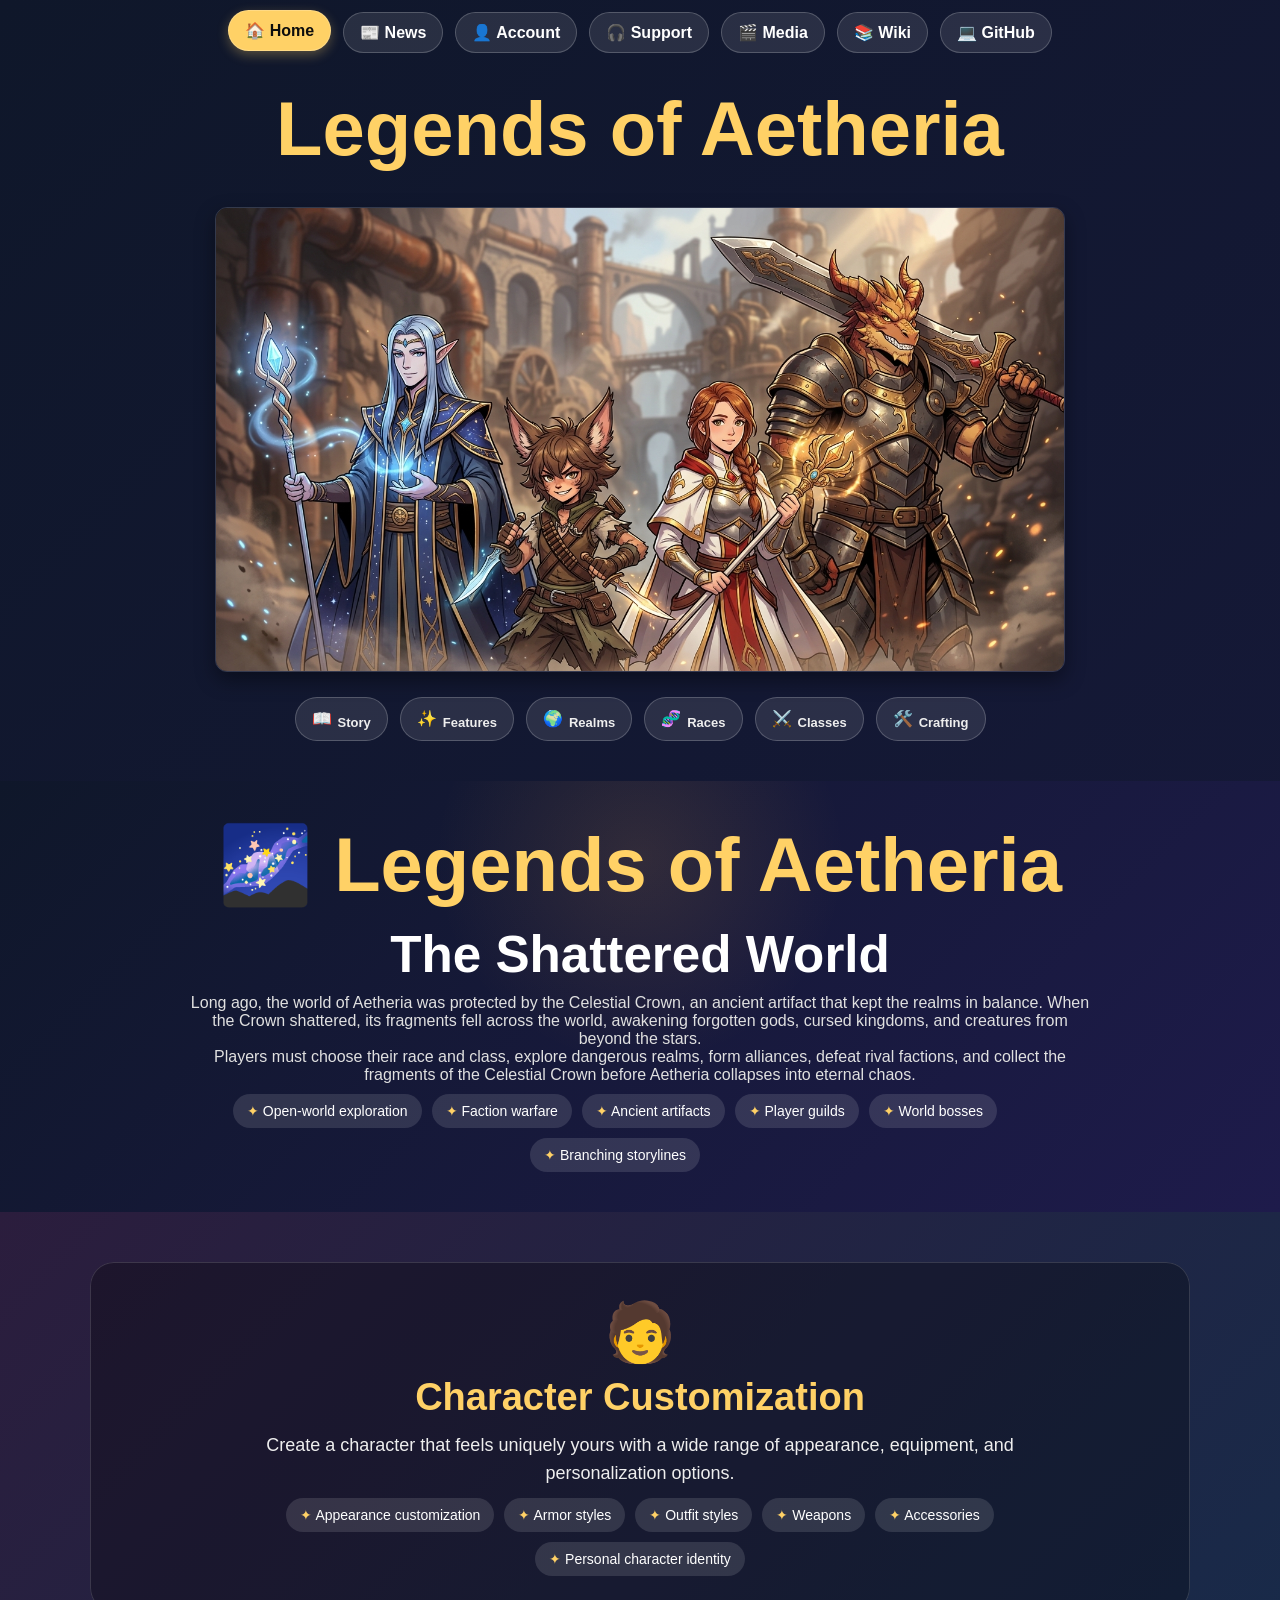
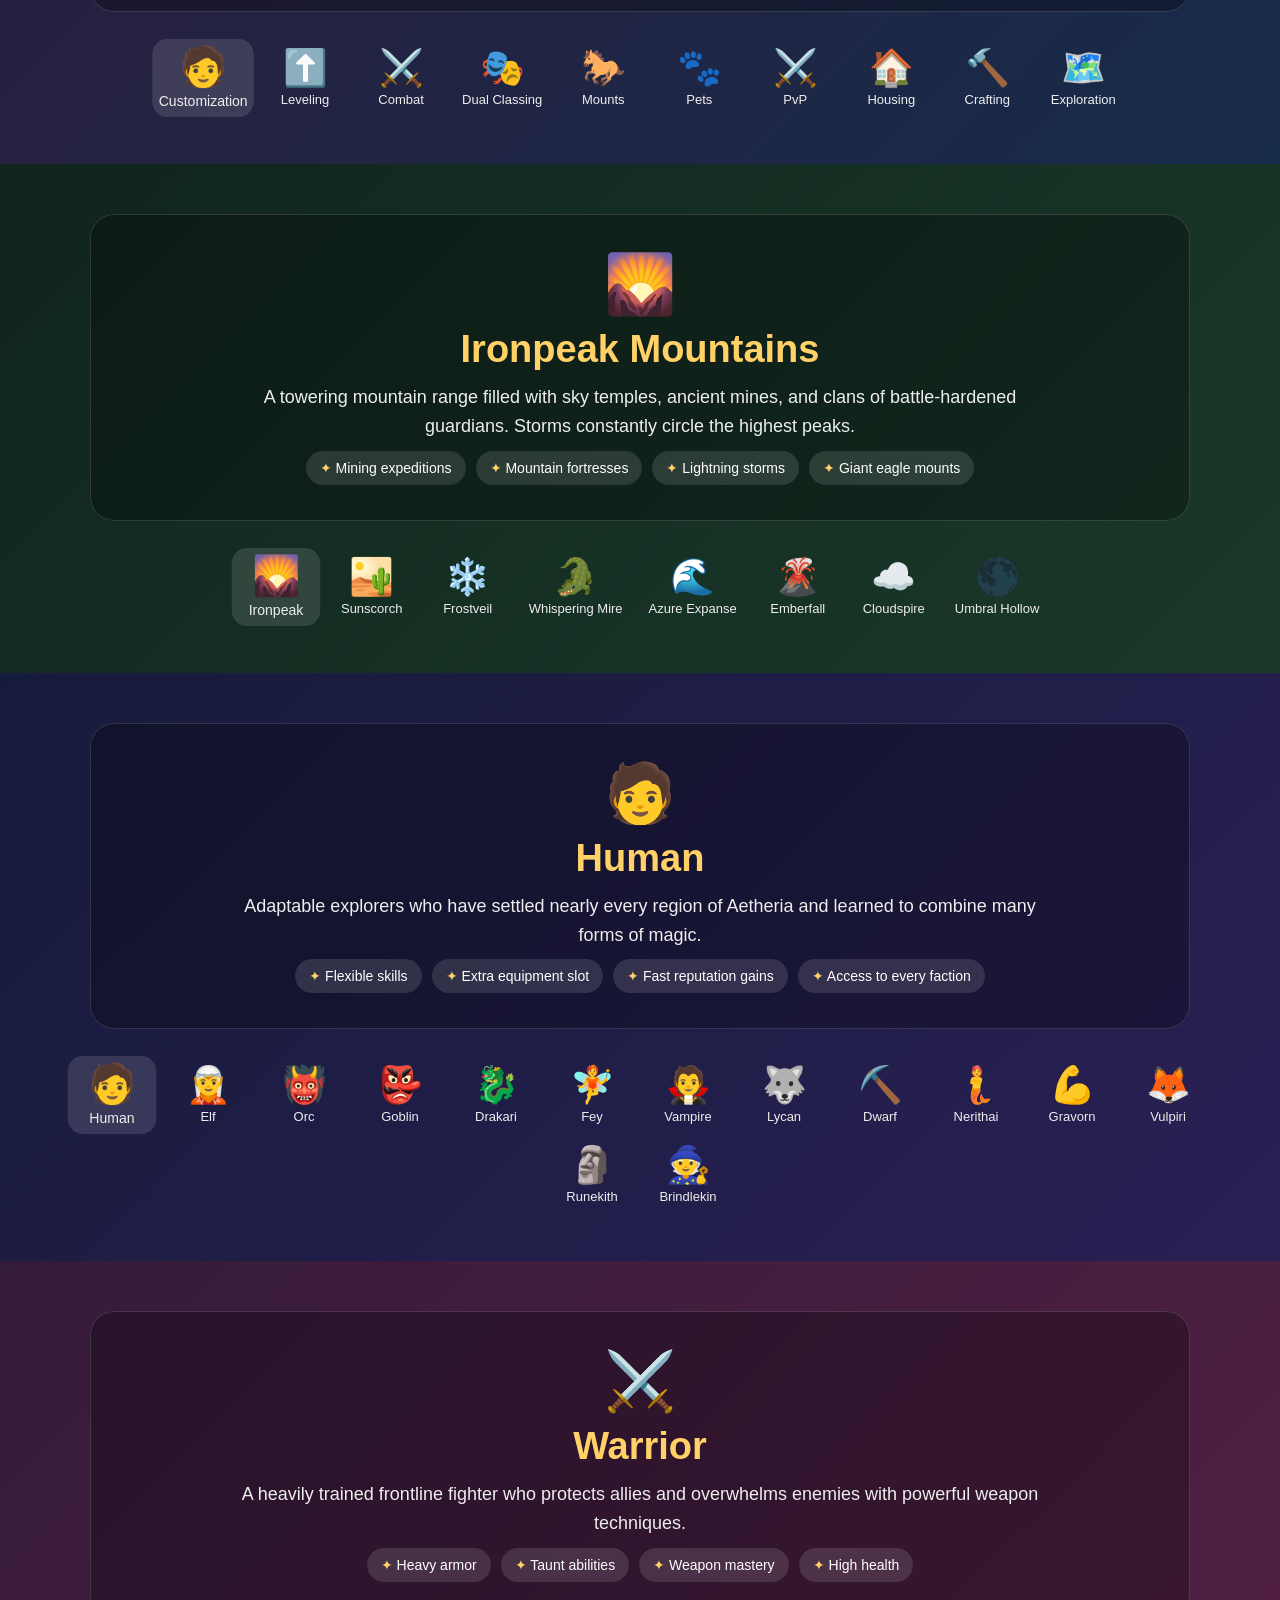
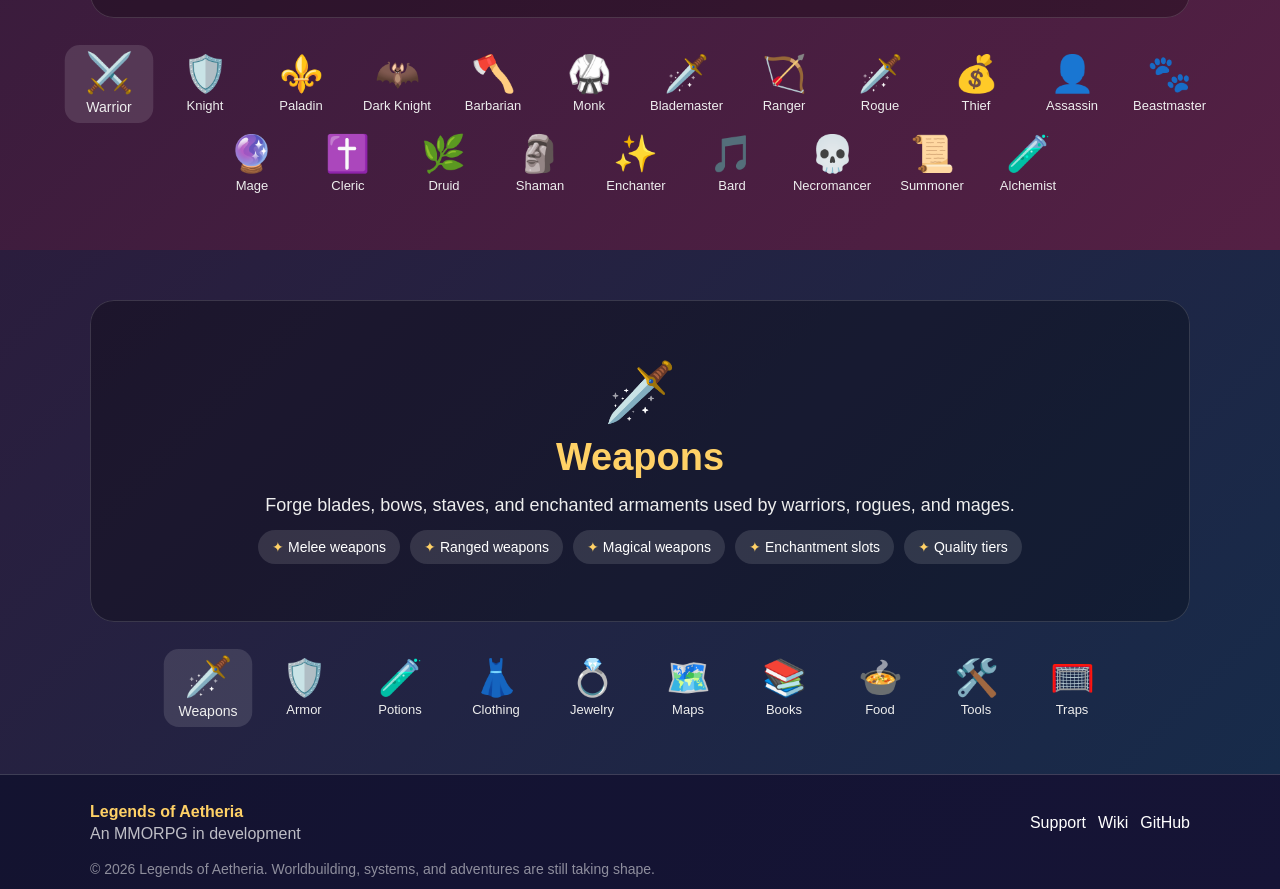
==== commit 0914fe4e: "improved webpage and prototype ui" ====
--- a/docs/index.html
+++ b/docs/index.html
@@ -1,182 +1,685 @@
-﻿<!DOCTYPE html>
+<!DOCTYPE html>
 <html lang="en">
 
 <head>
     <meta charset="UTF-8">
     <meta name="viewport" content="width=device-width, initial-scale=1.0">
-    <base href="./main/">
     <title>Legends of Aetheria MMORPG</title>
-    <link rel="stylesheet" href="style.css">
+    <style>
+        /* ===== RESET & BASE ===== */
+        * {
+            box-sizing: border-box;
+            margin: 0;
+            padding: 0;
+        }
+
+        html {
+            scroll-behavior: smooth;
+        }
+
+        body {
+            background: linear-gradient(135deg, #0f172a, #1e1b4b);
+            color: #e0e0e0;
+            font-family: Arial, sans-serif;
+            overflow-x: hidden;
+            min-height: 100vh;
+            display: flex;
+            flex-direction: column;
+        }
+
+        /* ===== UTILITY ===== */
+        .hidden {
+            display: none !important;
+        }
+
+        /* ===== TOP NAV ===== */
+        .top-nav-bar {
+            width: 100%;
+            display: flex;
+            justify-content: center;
+            align-items: center;
+            padding: 12px;
+            flex-wrap: wrap;
+            z-index: 10;
+        }
+
+        .top-nav-links {
+            display: flex;
+            justify-content: center;
+            align-items: center;
+            gap: 12px;
+            width: min(100%, 1000px);
+            flex-wrap: wrap;
+        }
+
+        .top-nav-btn {
+            border: 1px solid rgba(255, 255, 255, 0.2);
+            border-radius: 30px;
+            background: rgba(255, 255, 255, 0.1);
+            color: #fff;
+            padding: 10px 16px;
+            font-size: 16px;
+            font-weight: bold;
+            text-decoration: none;
+            transition: all 0.3s ease;
+            white-space: nowrap;
+            cursor: pointer;
+            font-family: inherit;
+        }
+
+        .top-nav-btn:hover,
+        .top-nav-btn.active {
+            background: #ffd166;
+            color: #0d0d0d;
+            transform: translateY(-2px);
+            box-shadow: 0 4px 12px rgba(255, 209, 102, 0.3);
+        }
+
+        /* ===== CARDS / SECTIONS ===== */
+        .card {
+            width: 100%;
+            padding: 40px 20px;
+            display: flex;
+            flex-direction: column;
+            justify-content: center;
+            align-items: center;
+            position: relative;
+            text-align: center;
+            gap: 20px;
+        }
+
+        .home {
+            padding-top: 20px;
+        }
+
+        .home-title-row {
+            width: min(1100px, 100%);
+            text-align: center;
+        }
+
+        h1 {
+            font-size: clamp(36px, 6vw, 76px);
+            color: #ffd166;
+            margin-bottom: 15px;
+        }
+
+        h2 {
+            font-size: clamp(30px, 4vw, 52px);
+            color: #fff;
+            margin-bottom: 10px;
+        }
+
+        h3 {
+            font-size: clamp(24px, 3vw, 38px);
+            color: #ffd166;
+            margin-bottom: 12px;
+        }
+
+        /* ===== HOME HERO ===== */
+        .home-hero-layout {
+            display: flex;
+            flex-direction: column;
+            align-items: center;
+            justify-content: center;
+            gap: 25px;
+            width: min(1100px, 100%);
+        }
+
+        .home-banner-img {
+            width: 100%;
+            max-width: 850px;
+            height: auto;
+            border-radius: 12px;
+            box-shadow: 0 8px 20px rgba(0, 0, 0, 0.4);
+            border: 1px solid rgba(255, 255, 255, 0.15);
+            display: block;
+        }
+
+        .quick-links-bar {
+            display: flex;
+            flex-wrap: wrap;
+            justify-content: center;
+            gap: 12px;
+            width: fit-content;
+            max-width: 100%;
+        }
+
+        .quick-link {
+            height: 44px;
+            padding: 10px 16px;
+            border: 1px solid rgba(255, 255, 255, 0.2);
+            border-radius: 30px;
+            background: rgba(255, 255, 255, 0.1);
+            color: #fff;
+            font-size: 16px;
+            font-weight: bold;
+            text-decoration: none;
+            transition: all 0.3s ease;
+            display: inline-flex;
+            align-items: center;
+            gap: 6px;
+        }
+
+        .quick-link:hover {
+            background: #ffd166;
+            color: #0d0d0d;
+            transform: translateY(-2px);
+            box-shadow: 0 4px 12px rgba(255, 209, 102, 0.3);
+        }
+
+        /* ===== SLIDER ===== */
+        .slider {
+            width: min(1100px, 100%);
+            display: flex;
+            overflow: hidden;
+            margin-top: 10px;
+            border-radius: 24px;
+            position: relative;
+        }
+
+        .slide {
+            flex: 0 0 100%;
+            width: 100%;
+            min-width: 100%;
+            padding: 35px 25px;
+            display: flex;
+            flex-direction: column;
+            justify-content: center;
+            align-items: center;
+            background: rgba(0, 0, 0, 0.28);
+            border: 1px solid rgba(255, 255, 255, 0.14);
+            border-radius: 24px;
+        }
+
+        .slide-emoji {
+            font-size: 58px;
+            margin-bottom: 10px;
+        }
+
+        .slide p {
+            max-width: 800px;
+            font-size: 18px;
+            line-height: 1.6;
+            color: #eee;
+        }
+
+        /* ===== FEATURES LIST ===== */
+        .features {
+            display: flex;
+            flex-wrap: wrap;
+            justify-content: center;
+            gap: 10px;
+            max-width: 850px;
+            padding: 0;
+            margin: 10px 0 0;
+            list-style: none;
+        }
+
+        .features li {
+            padding: 9px 14px;
+            border-radius: 20px;
+            background: rgba(255, 255, 255, 0.12);
+            color: #fff;
+            font-size: 14px;
+        }
+
+        .features li::before {
+            content: "✦ ";
+            color: #ffd166;
+        }
+
+        /* ===== BOTTOM NAV ===== */
+        .bottom-nav {
+            width: min(1200px, 100%);
+            display: flex;
+            flex-wrap: wrap;
+            justify-content: center;
+            gap: 8px 14px;
+            padding: 10px;
+        }
+
+        .nav-item {
+            min-width: 82px;
+            padding: 8px 6px;
+            font-size: 36px;
+            line-height: 1;
+            text-align: center;
+            cursor: pointer;
+            border-radius: 14px;
+            transition: transform 0.2s ease, background 0.2s ease;
+        }
+
+        .nav-item:hover,
+        .nav-item.active {
+            transform: scale(1.08);
+            background: rgba(255, 255, 255, 0.12);
+        }
+
+        .nav-label {
+            font-size: 13px;
+            margin-top: 7px;
+            color: #eee;
+            white-space: nowrap;
+        }
+
+        /* ===== SLIDER DOTS ===== */
+        .slider-dots {
+            display: flex;
+            justify-content: center;
+            gap: 10px;
+            margin-top: 15px;
+        }
+
+        .dot {
+            width: 12px;
+            height: 12px;
+            border-radius: 50%;
+            background: rgba(255, 255, 255, 0.25);
+            border: 1px solid rgba(255, 255, 255, 0.3);
+            cursor: pointer;
+            transition: all 0.3s ease;
+        }
+
+        .dot:hover {
+            background: rgba(255, 209, 102, 0.6);
+            transform: scale(1.2);
+        }
+
+        .dot.active {
+            background: #ffd166;
+            transform: scale(1.25);
+            box-shadow: 0 0 8px rgba(255, 209, 102, 0.6);
+        }
+
+        /* ===== SECTION BACKGROUNDS ===== */
+        .news {
+            background: linear-gradient(135deg, #0e1330, #2b1f62);
+        }
+
+        .story {
+            background: radial-gradient(circle at 50% 18%, rgba(255, 177, 71, 0.12), transparent 28%), linear-gradient(135deg, #0f172a, #1e1b4b);
+        }
+
+        .features-section {
+            background: linear-gradient(135deg, #2b1d3d, #172b4a);
+        }
+
+        .realms {
+            background: linear-gradient(135deg, #10251d, #1a392a);
+        }
+
+        .races {
+            background: linear-gradient(135deg, #171b3b, #292054);
+        }
+
+        .classes {
+            background: linear-gradient(135deg, #351b3b, #542044);
+        }
+
+        .support {
+            background: linear-gradient(135deg, #2a1b10, #b86b18);
+        }
+
+        .media {
+            background: linear-gradient(135deg, #221233, #5b2d9b);
+        }
+
+        .account {
+            background: linear-gradient(135deg, #071827, #163a52);
+        }
+
+        /* ===== ACCOUNT ===== */
+        .account-panel {
+            width: min(700px, 100%);
+        }
+
+        .account-notice {
+            padding: 16px 20px;
+            border: 1px solid rgba(255, 209, 102, 0.45);
+            border-radius: 8px;
+            background: rgba(255, 209, 102, 0.12);
+            color: #fff3c4;
+            line-height: 1.6;
+        }
+
+        .account-auth,
+        .account-subpage,
+        .account-overview {
+            padding: 30px;
+            border-radius: 12px;
+            background: rgba(0, 0, 0, 0.25);
+            width: 100%;
+        }
+
+        .account-actions {
+            display: flex;
+            justify-content: center;
+            gap: 12px;
+            flex-wrap: wrap;
+            margin-top: 16px;
+        }
+
+        .account-button {
+            min-width: 150px;
+            padding: 11px 20px;
+            border: 1px solid rgba(255, 255, 255, 0.25);
+            border-radius: 30px;
+            background: rgba(255, 255, 255, 0.1);
+            color: #fff;
+            font-weight: bold;
+            cursor: pointer;
+            transition: all 0.3s ease;
+            font-family: inherit;
+            font-size: 16px;
+        }
+
+        .account-button:hover {
+            background: #ffd166;
+            color: #0d0d0d;
+            transform: translateY(-2px);
+            box-shadow: 0 4px 12px rgba(255, 209, 102, 0.3);
+        }
+
+        .sign-in-form {
+            display: flex;
+            flex-direction: column;
+            align-items: center;
+            gap: 12px;
+            max-width: 360px;
+            margin: 24px auto 0;
+        }
+
+        .sign-in-form label {
+            align-self: stretch;
+            text-align: left;
+            font-weight: bold;
+        }
+
+        .sign-in-form input {
+            width: 100%;
+            padding: 11px 12px;
+            border: 1px solid rgba(255, 255, 255, 0.25);
+            border-radius: 6px;
+            background: rgba(0, 0, 0, 0.3);
+            color: #fff;
+            font: inherit;
+        }
+
+        .sign-in-actions {
+            display: flex;
+            justify-content: center;
+            gap: 12px;
+            width: 100%;
+            margin-top: 12px;
+            flex-wrap: wrap;
+        }
+
+        .sign-in-message {
+            min-height: 24px;
+            margin: 0;
+            color: #ffd166;
+        }
+
+        .account-overview-details {
+            display: flex;
+            flex-direction: column;
+            gap: 8px;
+            margin-top: 20px;
+            padding: 18px;
+            border-left: 3px solid #ffd166;
+            background: rgba(0, 0, 0, 0.2);
+            text-align: left;
+        }
+
+        /* ===== FOOTER ===== */
+        .site-footer {
+            width: 100%;
+            margin-top: auto;
+            padding: 28px 20px 12px;
+            border-top: 1px solid rgba(255, 255, 255, 0.18);
+            background: rgba(0, 0, 0, 0.28);
+            color: rgba(255, 255, 255, 0.72);
+            text-align: left;
+        }
+
+        .footer-content {
+            display: grid;
+            grid-template-columns: minmax(0, 1fr) auto;
+            gap: 18px 30px;
+            width: min(1100px, 100%);
+            margin: 0 auto;
+        }
+
+        .footer-brand {
+            display: flex;
+            flex-direction: column;
+            gap: 4px;
+        }
+
+        .footer-brand strong {
+            color: #ffd166;
+        }
+
+        .footer-links {
+            display: flex;
+            gap: 12px;
+            flex-wrap: wrap;
+            align-items: center;
+            justify-content: flex-end;
+        }
+
+        .footer-links a {
+            color: #fff;
+            text-decoration: none;
+            transition: color 0.2s;
+        }
+
+        .footer-links a:hover {
+            color: #ffd166;
+        }
+
+        .footer-meta {
+            grid-column: 1 / -1;
+            margin: 0;
+            color: rgba(255, 255, 255, 0.52);
+            font-size: 14px;
+        }
+
+        /* ===== VIDEO ===== */
+        .video-container {
+            position: relative;
+            width: 100%;
+            max-width: 500px;
+            padding-bottom: 30%;
+            height: 0;
+            margin-top: 10px;
+            border-radius: 12px;
+            overflow: hidden;
+            box-shadow: 0 8px 24px rgba(0, 0, 0, 0.5);
+        }
+
+        .video-container iframe {
+            position: absolute;
+            top: 0;
+            left: 0;
+            width: 100%;
+            height: 100%;
+            border: 0;
+        }
+
+        /* ===== SOCIAL BUTTONS ===== */
+        .social-buttons {
+            display: flex;
+            gap: 15px;
+            margin-top: 15px;
+            flex-wrap: wrap;
+            justify-content: center;
+        }
+
+        .social-btn {
+            padding: 8px 16px;
+            background: rgba(255, 255, 255, 0.15);
+            border-radius: 8px;
+            color: #fff;
+            text-decoration: none;
+            font-weight: bold;
+            transition: background 0.2s;
+        }
+
+        .social-btn:hover {
+            background: rgba(255, 255, 255, 0.3);
+        }
+
+        /* ===== RESPONSIVE ===== */
+        @media (max-width: 850px) {
+            .quick-links-bar {
+                gap: 6px;
+            }
+
+            .quick-link {
+                height: 40px;
+                padding: 8px 10px;
+                font-size: 13px;
+            }
+
+            .card {
+                padding: 30px 15px;
+            }
+
+            .home {
+                padding-top: 15px;
+            }
+
+            .slide {
+                padding: 25px 18px;
+            }
+
+            .slide p {
+                font-size: 16px;
+            }
+
+            .bottom-nav {
+                gap: 6px 8px;
+                padding: 6px;
+            }
+
+            .nav-item {
+                min-width: 64px;
+                padding: 6px 4px;
+                font-size: 28px;
+            }
+
+            .nav-label {
+                font-size: 11px;
+            }
+        }
+
+        @media (max-width: 500px) {
+            .footer-content {
+                grid-template-columns: 1fr;
+                gap: 16px;
+            }
+
+            .footer-links {
+                justify-content: flex-start;
+            }
+
+            .nav-item {
+                min-width: 54px;
+                font-size: 24px;
+            }
+
+            .nav-label {
+                font-size: 9px;
+            }
+        }
+    </style>
 </head>
 
 <body>
 
-    <!-- Global Top Navigation -->
+    <!-- ===== TOP NAVIGATION ===== -->
     <div class="top-nav-bar" id="top-nav-bar"></div>
 
-    <!-- =========================
-         HOME SECTION
-         ========================= -->
+    <!-- ===== HOME SECTION ===== -->
     <section class="card home" id="home">
-
         <div class="home-title-row">
             <h1>Legends of Aetheria</h1>
         </div>
-
-
-
-        <!-- Home Hero Layout -->
         <div class="home-hero-layout">
             <img src="images/party-banner.jpg" alt="Party Showcase" class="home-banner-img">
-
             <nav class="quick-links-bar" id="quick-links-bar"></nav>
         </div>
-
     </section>
 
-    <!-- =========================
-         NEWS SECTION
-         ========================= -->
+    <!-- ===== NEWS SECTION ===== -->
     <section class="card news" id="news">
-
-        <!-- News Carousel (moved from Home) -->
         <div class="slider" id="newsSlider"></div>
         <div class="slider-dots" id="newsDots"></div>
-
-        <!-- Example static news article -->
-        <article class="news-article">
+        <article class="news-article" style="max-width:800px; text-align:left; margin-top:20px;">
             <h3>Welcome to the Legends of Aetheria Dev Blog</h3>
-            <p>This page contains the main announcements and spotlight trailers. Use the carousel above to cycle through highlights.</p>
+            <p>This page contains the main announcements and spotlight trailers. Use the carousel above to cycle through
+                highlights.</p>
         </article>
     </section>
 
-    <!-- =========================
-         STORY SECTION
-         ========================= -->
+    <!-- ===== STORY SECTION ===== -->
     <section class="card story" id="story">
-        <div class="ambient-particles" aria-hidden="true">
-            <span></span><span></span><span></span><span></span><span></span><span></span>
-            <span></span><span></span><span></span><span></span><span></span><span></span>
-            <span></span><span></span><span></span><span></span><span></span><span></span>
-        </div>
-        <div class="story-content" id="storyContent"></div>
+        <div class="story-content" id="storyContent" style="max-width:900px;"></div>
     </section>
 
-    <!-- =========================
-         FEATURES SECTION
-         ========================= -->
+    <!-- ===== FEATURES SECTION ===== -->
     <section class="card features-section" id="features">
         <div class="slider" id="featuresSlider"></div>
         <div class="bottom-nav" id="featuresNav"></div>
     </section>
 
-    <!-- =========================
-         REALMS SECTION
-         ========================= -->
+    <!-- ===== REALMS SECTION ===== -->
     <section class="card realms" id="realms">
         <div class="slider" id="realmsSlider"></div>
         <div class="bottom-nav" id="realmsNav"></div>
     </section>
 
-    <!-- =========================
-         RACES SECTION
-         ========================= -->
+    <!-- ===== RACES SECTION ===== -->
     <section class="card races" id="races">
         <div class="slider" id="racesSlider"></div>
         <div class="bottom-nav" id="racesNav"></div>
     </section>
 
-    <!-- =========================
-         CLASSES SECTION
-         ========================= -->
+    <!-- ===== CLASSES SECTION ===== -->
     <section class="card classes" id="classes">
         <div class="slider" id="classesSlider"></div>
         <div class="bottom-nav" id="classesNav"></div>
     </section>
 
-    <!-- =========================
-         CRAFTING SECTION
-         ========================= -->
+    <!-- ===== CRAFTING SECTION ===== -->
     <section id="crafting" class="card features-section">
         <div id="craftingSlider" class="slider"></div>
         <div id="craftingNav" class="bottom-nav"></div>
     </section>
 
-    <!-- =========================
-         WIKI SECTION
-         ========================= -->
-    <section class="wiki-view hidden" id="wiki">
-        <nav class="wiki-sidebar">
-            <h2>Wiki Index</h2>
-            <ul class="wiki-nav-list">
-                <li><a onclick="loadMainPage()">Home</a></li>
-                <li class="category-start"><a onclick="loadFeature('armor')">Armor</a></li>
-                <li><a onclick="loadFeature('books')">Books</a></li>
-                <li><a onclick="loadFeature('customization')">Character Customization</a></li>
-                <li><a onclick="loadClassesIndex()">Classes</a></li>
-                <li><a onclick="loadFeature('clothing')">Clothing</a></li>
-                <li><a onclick="loadFeature('combat')">Combat</a></li>
-                <li><a onclick="loadFeature('crafting')">Crafting</a></li>
-                <li><a onclick="loadFeature('dual-classing')">Dual Classing</a></li>
-                <li><a onclick="loadFeature('exploration')">Exploration</a></li>
-                <li><a onclick="loadFeature('food')">Food</a></li>
-                <li><a onclick="loadFeature('gathering')">Gathering</a></li>
-                <li><a onclick="loadFeature('jewelry')">Jewelry</a></li>
-                <li><a onclick="loadFeature('leveling')">Leveling</a></li>
-                <li><a onclick="loadMagicIndex()">Magic</a></li>
-                <li><a onclick="loadFeature('maps')">Maps</a></li>
-                <li><a onclick="loadFeature('mounts')">Mounts</a></li>
-                <li><a onclick="loadFeature('pets')">Pets</a></li>
-                <li><a onclick="loadFeature('housing')">Player Housing</a></li>
-                <li><a onclick="loadFeature('potions')">Potions</a></li>
-                <li><a onclick="loadFeature('pvp')">PvP</a></li>
-                <li><a onclick="loadRacesIndex()">Races</a></li>
-                <li><a onclick="loadRealmsIndex()">Realms</a></li>
-                <li><a onclick="loadFeature('tools')">Tools</a></li>
-                <li><a onclick="loadFeature('traps')">Traps</a></li>
-                <li><a onclick="loadFeature('weapons')">Weapons</a></li>
-            </ul>
-        </nav>
-        <main class="wiki-main-content">
-            <header class="wiki-header">
-                <h1>Aetheria Explorer's Codex</h1>
-                <p>The official archive for game mechanics, job paths, and world lore.</p>
-            </header>
-            <div id="content-area"></div>
-        </main>
-    </section>
-
-    <!-- =========================
-         SUPPORT SECTION
-         ========================= -->
-    <section class="card support" id="support">
+    <!-- ===== SUPPORT SECTION ===== -->
+    <section class="card support hidden" id="support">
         <h2>Support</h2>
-        <p>If you need help, contact our support team or check the community forums. This is placeholder content for the support page.</p>
-        <ul>
+        <p>If you need help, contact our support team or check the community forums.</p>
+        <ul style="list-style:none; padding:0;">
             <li>How to report bugs</li>
             <li>Known issues</li>
             <li>Contact: support@example.com</li>
         </ul>
     </section>
 
-    <!-- =========================
-         ABOUT SECTION (removed)
-
-    <!-- =========================
-         MEDIA SECTION
-         ========================= -->
-    <section class="card media" id="media">
+    <!-- ===== MEDIA SECTION ===== -->
+    <section class="card media hidden" id="media">
         <h2>Media</h2>
         <p>Trailers, screenshots, and artwork gallery. Placeholder content for the media page.</p>
     </section>
 
-    <!-- =========================
-         ACCOUNT SECTION
-         ========================= -->
-    <section class="card account" id="account">
+    <!-- ===== ACCOUNT SECTION ===== -->
+    <section class="card account hidden" id="account">
         <div class="account-panel">
-            <p class="account-notice">Account registration is paused until the game is developed. You can sign in with "user" and "password" to try the account overview.</p>
-
+            <p class="account-notice">Account registration is paused until the game is developed. You can sign in with
+                "user" and "password" to try the account overview.</p>
             <div id="account-auth" class="account-auth">
                 <h2>Account</h2>
                 <div class="account-actions">
@@ -184,22 +687,19 @@
                     <button type="button" class="account-button" id="show-sign-in-button">Sign In</button>
                 </div>
             </div>
-
             <div id="register-page" class="account-subpage" hidden>
                 <h2>Register</h2>
                 <p>Account registration is paused until the game is developed.</p>
                 <button type="button" class="account-button" id="back-from-register-button">Back</button>
             </div>
-
             <div id="sign-in-page" class="account-subpage" hidden>
                 <h2>Sign In</h2>
                 <form id="sign-in-form" class="sign-in-form">
                     <label for="account-username">Username</label>
                     <input type="text" id="account-username" name="username" autocomplete="username" required>
-
                     <label for="account-password">Password</label>
-                    <input type="password" id="account-password" name="password" autocomplete="current-password" required>
-
+                    <input type="password" id="account-password" name="password" autocomplete="current-password"
+                        required>
                     <div class="sign-in-actions">
                         <button type="submit" class="account-button">Sign In</button>
                         <button type="button" class="account-button" id="back-from-sign-in-button">Back</button>
@@ -207,7 +707,6 @@
                     <p id="sign-in-message" class="sign-in-message" role="status" aria-live="polite"></p>
                 </form>
             </div>
-
             <div id="account-overview" class="account-overview" hidden>
                 <h2>Account Overview</h2>
                 <p>Welcome back, user.</p>
@@ -220,6 +719,7 @@
         </div>
     </section>
 
+    <!-- ===== FOOTER ===== -->
     <footer class="site-footer">
         <div class="footer-content">
             <div class="footer-brand">
@@ -229,13 +729,445 @@
             <nav class="footer-links" aria-label="Footer navigation">
                 <a href="#support">Support</a>
                 <a href="#wiki">Wiki</a>
-                <a href="https://github.com/blitzballplayerffx/OldWineBottle" target="_blank" rel="noopener noreferrer">GitHub</a>
+                <a href="https://github.com/blitzballplayerffx/OldWineBottle" target="_blank"
+                    rel="noopener noreferrer">GitHub</a>
             </nav>
-            <p class="footer-meta">© 2026 Legends of Aetheria. Worldbuilding, systems, and adventures are still taking shape.</p>
+            <p class="footer-meta">© 2026 Legends of Aetheria. Worldbuilding, systems, and adventures are still taking
+                shape.</p>
         </div>
     </footer>
 
-    <script src="script.js"></script>
+    <script>
+        // ===== DATA =====
+        const DATA = {
+            topNavLinks: [
+                { label: "🏠 Home", href: "#home" },
+                { label: "📰 News", href: "#news" },
+                { label: "👤 Account", href: "#account" },
+                { label: "🎧 Support", href: "#support" },
+                { label: "🎬 Media", href: "#media" },
+                { label: "📚 Wiki", href: "wiki.html", target: "_blank" },
+                { label: "💻 GitHub", href: "https://github.com/blitzballplayerffx/OldWineBottle", target: "_blank" }
+            ],
+            quickLinks: [
+                { label: "📖 Story", href: "#story" },
+                { label: "✨ Features", href: "#features" },
+                { label: "🌍 Realms", href: "#realms" },
+                { label: "🧬 Races", href: "#races" },
+                { label: "⚔️ Classes", href: "#classes" },
+                { label: "🛠️ Crafting", href: "#crafting" }
+            ],
+            homeSlides: [
+                {
+                    type: "social",
+                    title: "Follow Us on Social Media",
+                    description: "Join our growing community! Stay connected for real-time announcements, artwork, community events, and live Q&A sessions with the development team.",
+                    buttons: [
+                        { label: "Discord", href: "#" },
+                        { label: "X / Twitter", href: "#" },
+                        { label: "Reddit", href: "#" },
+                        { label: "YouTube", href: "#" }
+                    ]
+                },
+                {
+                    type: "list",
+                    title: "Developer Updates & Patch Notes",
+                    description: "Version 0.8.2 is live! We've rebalanced faction warfare, added new high-level crafting recipes, and optimized server memory allocation for large-scale world bosses.",
+                    features: ["Server performance improvements", "New Mercenary contract system", "Expanded UI dark mode support"]
+                },
+                {
+                    type: "list",
+                    title: "History of Aetheria",
+                    description: "Forged over a decade of dedicated indie development, Legends of Aetheria brings back the classic, cooperative feel of timeless MMORPGs where player decisions and community bonds truly matter.",
+                    features: ["Classic 75-cap spirit", "Player-driven economy", "No automated trust bots"]
+                },
+                {
+                    type: "video",
+                    videoUrl: "https://www.youtube-nocookie.com/embed/dQw4w9WgXcQ"
+                }
+            ],
+            story: {
+                title: "🌌 Legends of Aetheria",
+                subtitle: "The Shattered World",
+                paragraphs: [
+                    "Long ago, the world of Aetheria was protected by the Celestial Crown, an ancient artifact that kept the realms in balance. When the Crown shattered, its fragments fell across the world, awakening forgotten gods, cursed kingdoms, and creatures from beyond the stars.",
+                    "Players must choose their race and class, explore dangerous realms, form alliances, defeat rival factions, and collect the fragments of the Celestial Crown before Aetheria collapses into eternal chaos."
+                ],
+                features: ["Open-world exploration", "Faction warfare", "Ancient artifacts", "Player guilds", "World bosses", "Branching storylines"]
+            },
+            features: [
+                { emoji: "🧑", label: "Customization", title: "Character Customization", description: "Create a character that feels uniquely yours with a wide range of appearance, equipment, and personalization options.", features: ["Appearance customization", "Armor styles", "Outfit styles", "Weapons", "Accessories", "Personal character identity"] },
+                { emoji: "⬆️", label: "Leveling", title: "Leveling", description: "Progress your character through combat, quests, exploration, and achievements while unlocking new abilities and equipment.", features: ["Character progression", "Ability unlocks", "Powerful equipment", "Multiple progression paths"] },
+                { emoji: "⚔️", label: "Combat", title: "Combat", description: "Master fast-paced battles with tactical abilities, class strengths, and deliberate choices that make every encounter matter.", features: ["Action-based encounters", "Class abilities", "Combos", "Tactical enemy strategies", "Group combat", "Solo combat"] },
+                { emoji: "🎭", label: "Dual Classing", title: "Dual Classing", description: "Combine two distinct job paths to create unique synergies, tailoring your abilities and playstyle to suit any challenge.", features: ["Sub-job combinations", "Shared ability pools", "Flexible builds", "Custom synergies"] },
+                { emoji: "🐎", label: "Mounts", title: "Mounts", description: "Travel across the vast world of Aetheria with mounts ranging from dependable steeds to fantastic creatures of legend.", features: ["Land mounts", "Flying mounts", "Rare creatures", "Mount collection"] },
+                { emoji: "🐾", label: "Pets", title: "Pets and Companions", description: "Raise, train, and adventure alongside loyal pets that support you with unique abilities and companionship.", features: ["Pet adoption", "Companion abilities", "Training", "Bonding", "Rare pet breeds"] },
+                { emoji: "⚔️", label: "PvP", title: "PvP", description: "Test your skills against other players through faction warfare, competitive battles, and dangerous conflicts across Aetheria.", features: ["Player versus player combat", "Faction warfare", "Arenas", "Battlegrounds", "Competitive rewards"] },
+                { emoji: "🏠", label: "Housing", title: "Player Housing", description: "Claim your own place in Aetheria and turn it into a personal home, gathering space, trophy room, or headquarters for your adventures.", features: ["Personal homes", "Furniture", "Decoration", "Trophy displays", "Player gathering spaces"] },
+                { emoji: "🔨", label: "Crafting", title: "Crafting", description: "Gather resources throughout the world and transform them into useful gear, consumables, decorations, and valuable items.", features: ["Resource gathering", "Weapons", "Armor", "Potions", "Consumables", "Rare crafting recipes"] },
+                { emoji: "🗺️", label: "Exploration", title: "Exploration", description: "Venture beyond the beaten path to discover hidden locations, ancient ruins, secret treasures, dangerous creatures, and forgotten mysteries.", features: ["Hidden locations", "Ancient ruins", "Secret treasures", "Exploration discoveries"] }
+            ],
+            realms: [
+                { emoji: "🌄", label: "Ironpeak", title: "Ironpeak Mountains", description: "A towering mountain range filled with sky temples, ancient mines, and clans of battle-hardened guardians. Storms constantly circle the highest peaks.", features: ["Mining expeditions", "Mountain fortresses", "Lightning storms", "Giant eagle mounts"] },
+                { emoji: "🏜️", label: "Sunscorch", title: "Sunscorch Desert", description: "A vast golden desert hiding buried cities, colossal sandworms, and merchant kingdoms that control the world's rarest resources.", features: ["Sandworm hunts", "Buried ruins", "Caravan trading", "Desert survival events"] },
+                { emoji: "❄️", label: "Frostveil", title: "Frostveil Tundra", description: "A frozen wasteland where ancient ice dragons sleep beneath the glaciers and wandering spirits guide travelers through endless snow.", features: ["Ice dragon lairs", "Blizzard conditions", "Frozen dungeons", "Winter crafting materials"] },
+                { emoji: "🐊", label: "Whispering Mire", title: "Whispering Mire", description: "A poisonous swamp filled with ancient trees, hidden villages, witch covens, and creatures that mimic the voices of lost travelers.", features: ["Poisonous wetlands", "Witch covens", "Hidden pathways", "Rare alchemy plants"] },
+                { emoji: "🌊", label: "Azure Expanse", title: "Azure Expanse", description: "A massive ocean region containing pirate kingdoms, underwater temples, sea monsters, and islands that appear only during eclipses.", features: ["Ship battles", "Underwater cities", "Treasure islands", "Sea monster raids"] },
+                { emoji: "🌋", label: "Emberfall", title: "Emberfall Caldera", description: "A volcanic wasteland ruled by fire giants and molten war machines. The land changes whenever the central volcano erupts.", features: ["Volcanic eruptions", "Fire giant strongholds", "Molten weapons", "Dynamic terrain"] },
+                { emoji: "☁️", label: "Cloudspire", title: "Cloudspire Isles", description: "Floating islands suspended above the clouds, connected by magical bridges and guarded by storm spirits and ancient sky pirates.", features: ["Airship travel", "Floating islands", "Sky pirate factions", "Wind-based puzzles"] },
+                { emoji: "🌑", label: "Umbral Hollow", title: "Umbral Hollow", description: "A realm trapped in permanent darkness where shadows take physical form and forgotten memories become dangerous enemies.", features: ["Stealth missions", "Shadow creatures", "Memory puzzles", "Cursed treasures"] }
+            ],
+            races: [
+                { emoji: "🧑", label: "Human", title: "Human", description: "Adaptable explorers who have settled nearly every region of Aetheria and learned to combine many forms of magic.", features: ["Flexible skills", "Extra equipment slot", "Fast reputation gains", "Access to every faction"] },
+                { emoji: "🧝", label: "Elf", title: "Elf", description: "Elegant descendants of celestial beings who draw power from starlight and ancient magic.", features: ["Night vision", "Arcane resistance", "Starborn magic", "Ancient ruin bonuses"] },
+                { emoji: "👹", label: "Orc", title: "Orc", description: "Nomadic warriors who channel the fury of storms through ritual combat and fearless strength.", features: ["Melee damage", "Storm battle cries", "Intimidation", "Storm bonuses"] },
+                { emoji: "👺", label: "Goblin", title: "Goblin", description: "Clever scavengers and inventive tinkerers who turn discarded objects into dangerous tools and traps.", features: ["Trap construction", "Improvised weapons", "Stealth bonuses", "Fast gathering"] },
+                { emoji: "🐉", label: "Drakari", title: "Drakari", description: "Dragon-blooded people who inherit elemental breath, powerful scales, and ancestral memories.", features: ["Elemental breath", "Natural armor", "Dragon language", "Dragon resistance"] },
+                { emoji: "🧚", label: "Fey", title: "Fey", description: "Unpredictable beings from enchanted forests who use illusion, charm, and nature magic.", features: ["Teleportation", "Illusions", "Nature affinity", "Reduced fall damage"] },
+                { emoji: "🧛", label: "Vampire", title: "Vampire", description: "Night-born survivors who wield blood magic, heightened senses, and ancient knowledge.", features: ["Blood magic", "Night vision", "Life draining", "Enhanced senses"] },
+                { emoji: "🐺", label: "Lycan", title: "Lycan", description: "Cursed shapeshifters who balance keen instincts and physical strength with pack traditions.", features: ["Beast transformation", "Keen tracking", "Pack instincts", "Regeneration"] },
+                { emoji: "⛏️", label: "Dwarf", title: "Dwarf", description: "Underground builders and master engineers known for legendary armor and resilient bodies.", features: ["Armor endurance", "Mining bonuses", "Mechanical crafting", "Knockback resistance"] },
+                { emoji: "🧜", label: "Nerithai", title: "Nerithai", description: "Aquatic people who guard submerged ruins, command the currents, and move through oceans with ease.", features: ["Water breathing", "Swimming speed", "Tidal magic", "Underwater vision"] },
+                { emoji: "💪", label: "Gravorn", title: "Gravorn", description: "Ancient mountain dwellers whose immense bodies carry the strength of stone and forgotten ages.", features: ["Great strength", "High health", "Mountain stride", "Earth resistance"] },
+                { emoji: "🦊", label: "Vulpiri", title: "Vulpiri", description: "Clever fox spirits who use illusion, quick movement, and shimmering fire to outwit enemies.", features: ["Foxfire magic", "Illusions", "Quick movement", "Social versatility"] },
+                { emoji: "🗿", label: "Runekith", title: "Runekith", description: "Constructed beings awakened by ancient cores who bring tireless focus and durable bodies.", features: ["Construct body", "Damage resistance", "Tireless endurance", "Rune affinity"] },
+                { emoji: "🧙", label: "Brindlekin", title: "Brindlekin", description: "Small, fortunate travelers whose courage and resourcefulness help them thrive in a dangerous world.", features: ["Lucky escapes", "Stealth bonuses", "Camp cooking", "Quick hands"] }
+            ],
+            classes: [
+                { emoji: "⚔️", label: "Warrior", title: "Warrior", description: "A heavily trained frontline fighter who protects allies and overwhelms enemies with powerful weapon techniques.", features: ["Heavy armor", "Taunt abilities", "Weapon mastery", "High health"] },
+                { emoji: "🛡️", label: "Knight", title: "Knight", description: "A disciplined defender clad in heavy plate, trained to absorb massive damage and hold the frontline for their allies.", features: ["Heavy plate armor", "Shield blocks", "Enemy taunts", "High defense"] },
+                { emoji: "⚜️", label: "Paladin", title: "Paladin", description: "A holy warrior who combines heavy martial combat with sacred light magic to heal allies and smite evil forces.", features: ["Holy damage", "Self & party heals", "Auras of protection", "Undead counter"] },
+                { emoji: "🦇", label: "Dark Knight", title: "Dark Knight", description: "A formidable knight who sacrifices their own vitality to channel dark magic and inflict heavy physical damage.", features: ["Two-handed scythes/swords", "Life-drain attacks", "Dark elemental magic", "High risk, high reward"] },
+                { emoji: "🪓", label: "Barbarian", title: "Barbarian", description: "A fierce berserker who enters chaotic rages to increase raw strength, movement speed, and resistance to crowd control.", features: ["Berserker rage", "Dual-wielding heavy weapons", "Intimidating roars", "High health pool"] },
+                { emoji: "🥋", label: "Monk", title: "Monk", description: "A martial artist who harnesses internal energy and rapid hand-to-hand combat techniques to overpower foes.", features: ["Unarmed mastery", "Chakra self-healing", "High attack speed", "Counter-attacks"] },
+                { emoji: "🗡️", label: "Blademaster", title: "Blademaster", description: "A disciplined master of swordcraft who delivers high-burst physical damage through rapid strikes, counter-stances, and precise critical hits.", features: ["Katana & Greatsword mastery", "Counter-strike stances", "Precision critical strikes", "High melee burst damage"] },
+                { emoji: "🏹", label: "Ranger", title: "Ranger", description: "A skilled hunter who excels at long-range combat, wilderness survival, tracking, and fighting alongside animal companions.", features: ["Long-range attacks", "Animal companions", "Tracking skills", "Poison arrows"] },
+                { emoji: "🗡️", label: "Rogue", title: "Rogue", description: "A fast and deceptive assassin who uses stealth, traps, poisons, and precise attacks to eliminate enemies before they can respond.", features: ["Stealth movement", "Critical strikes", "Lockpicking", "Deadly poisons"] },
+                { emoji: "💰", label: "Thief", title: "Thief", description: "A quick-witted rogue who excels at stealing valuable loot, dodging incoming attacks, and exploiting critical weaknesses.", features: ["Treasure hunting", "High evasion", "Pickpocketing", "Agile strikes"] },
+                { emoji: "👤", label: "Assassin", title: "Assassin", description: "A master of shadow techniques and lethal surprise attacks who strikes from behind to eliminate high-value targets instantly.", features: ["Stealth mastery", "Critical backstabs", "Deadly poisons", "Smoke bombs"] },
+                { emoji: "🐾", label: "Beastmaster", title: "Beastmaster", description: "A wilderness specialist who tames wild beasts, commanding powerful animals in battle to fight alongside them.", features: ["Wild beast taming", "Pet combat commands", "Companion buffs", "Dual axe strikes"] },
+                { emoji: "🔮", label: "Mage", title: "Mage", description: "A scholar of raw elemental magic who unleashes destructive fire, ice, and lightning spells upon groups of enemies.", features: ["High burst damage", "Area of effect spells", "Mana shields", "Teleportation"] },
+                { emoji: "✝️", label: "Cleric", title: "Cleric", description: "A divine servant who protects allies with healing magic, sacred shields, and powerful blessings against dark forces.", features: ["Healing magic", "Protective blessings", "Undead banishment", "Party revival skills"] },
+                { emoji: "🌿", label: "Druid", title: "Druid", description: "A guardian of nature who commands plants, animals, storms, and shapeshifting abilities to adapt to any situation.", features: ["Animal transformation", "Nature magic", "Healing over time", "Weather control"] },
+                { emoji: "🗿", label: "Shaman", title: "Shaman", description: "A spiritual guide who calls upon elemental totems and ancestral spirits to buff allies and weaken opponents.", features: ["Elemental totems", "Spirit warding", "Chain lightning", "Status cleanses"] },
+                { emoji: "✨", label: "Enchanter", title: "Enchanter", description: "A tactical spellcaster specializing in battlefield crowd control, enemy mind control, and powerful support illusions.", features: ["Area crowd control", "Mana regeneration buffs", "Enemy illusions", "Haste enchantments"] },
+                { emoji: "🎵", label: "Bard", title: "Bard", description: "A traveling performer whose music inspires allies, weakens enemies, and changes the mood of entire battlefields.", features: ["Party buffs", "Enemy debuffs", "Charm abilities", "Bonus dialogue options"] },
+                { emoji: "💀", label: "Necromancer", title: "Necromancer", description: "A forbidden spellcaster who commands undead minions and converts life energy into destructive curses.", features: ["Summon undead", "Life-drain spells", "Curse abilities", "Minion customization"] },
+                { emoji: "📜", label: "Summoner", title: "Summoner", description: "A magical scholar who forms pacts with ancient avatars and elemental spirits to call them forth in battle.", features: ["Elemental avatars", "Pet spellcasting", "Pact abilities", "Ranged magic support"] },
+                { emoji: "🧪", label: "Alchemist", title: "Alchemist", description: "A resourceful experimenter who concocts volatile explosives, restorative elixirs, and debilitating chemical mixtures to control the field.", features: ["Explosive potions", "Healing & mana elixirs", "Acid & poison debuffs", "Transmutation utilities"] }
+            ],
+            crafting: [
+                { emoji: "🗡️", label: "Weapons", title: "Weapons", description: "Forge blades, bows, staves, and enchanted armaments used by warriors, rogues, and mages.", features: ["Melee weapons", "Ranged weapons", "Magical weapons", "Enchantment slots", "Quality tiers"] },
+                { emoji: "🛡️", label: "Armor", title: "Armor", description: "Craft protective gear ranging from light clothing to heavy plate infused with magical properties.", features: ["Light armor", "Medium armor", "Heavy armor", "Magical reinforcement", "Set bonuses"] },
+                { emoji: "🧪", label: "Potions", title: "Potions & Elixirs", description: "Brew healing potions, mana elixirs, poisons, and powerful temporary buffs.", features: ["Healing potions", "Mana elixirs", "Buff mixtures", "Poisons", "Rare catalyst reactions"] },
+                { emoji: "👗", label: "Clothing", title: "Clothing", description: "Create everyday outfits, cosmetic gear, robes, cloaks, and faction‑themed attire.", features: ["Cosmetic outfits", "Robes & cloaks", "Faction clothing", "Dye customization", "Tailored bonuses"] },
+                { emoji: "💍", label: "Jewelry", title: "Jewelry", description: "Craft rings, necklaces, charms, and magical accessories that enhance character stats.", features: ["Rings", "Necklaces", "Charms", "Gem socketing", "Magical infusions"] },
+                { emoji: "🗺️", label: "Maps", title: "Maps", description: "Create detailed maps revealing hidden paths, treasure locations, and secret world routes.", features: ["Treasure maps", "Dungeon maps", "Exploration charts", "Hidden route markers", "Cartography skill bonuses"] },
+                { emoji: "📚", label: "Books", title: "Books & Tomes", description: "Write spell tomes, lore books, crafting manuals, and collectible codices.", features: ["Spell tomes", "Lore books", "Crafting manuals", "Collectible codices", "Skill‑granting texts"] },
+                { emoji: "🍲", label: "Food", title: "Food & Cooking", description: "Prepare meals that grant buffs, restore health, or provide long‑term stat bonuses.", features: ["Healing meals", "Buff foods", "Rare recipes", "Feasts", "Seasonal ingredients"] },
+                { emoji: "🛠️", label: "Tools", title: "Tools", description: "Craft utility tools used for gathering, exploration, construction, and survival.", features: ["Gathering tools", "Construction tools", "Exploration gear", "Repair kits", "Utility devices"] },
+                { emoji: "🥅", label: "Traps", title: "Traps", description: "Build mechanical and magical traps for hunting, defense, or tactical combat.", features: ["Hunting traps", "Explosive traps", "Magical snares", "Poison traps", "Remote‑trigger devices"] }
+            ]
+        };
+
+        // ===== RENDER LOGIC =====
+        const sliderState = { news: 0, features: 0, realms: 0, races: 0, classes: 0, crafting: 0 };
+
+        function renderIconLabel(label) {
+            const match = label.match(/^(\S+)\s+(.+)$/u);
+            if (!match) return label;
+            return `<span class="quick-link-icon">${match[1]}</span><div class="nav-label">${match[2]}</div>`;
+        }
+
+        function renderApp() {
+            // Top Nav
+            const topNav = document.getElementById("top-nav-bar");
+            if (topNav) {
+                topNav.innerHTML = `<div class="top-nav-links">${DATA.topNavLinks.map(link =>
+                    `<a href="${link.href}" class="top-nav-btn" ${link.target ? `target="${link.target}" rel="noopener noreferrer"` : ''}>${link.label}</a>`
+                ).join('')}</div>`;
+            }
+
+            // Quick Links
+            const quickLinks = document.getElementById("quick-links-bar");
+            if (quickLinks) {
+                quickLinks.innerHTML = DATA.quickLinks.map(link =>
+                    `<a href="${link.href}" class="quick-link">${renderIconLabel(link.label)}</a>`
+                ).join('');
+            }
+
+            // News Slider
+            const newsSlider = document.getElementById("newsSlider");
+            const newsDots = document.getElementById("newsDots");
+            if (newsSlider) {
+                newsSlider.innerHTML = DATA.homeSlides.map(slide => {
+                    if (slide.type === "social") {
+                        const btns = slide.buttons.map(b => `<a href="${b.href}" class="social-btn">${b.label}</a>`).join('');
+                        return `<div class="slide"><h3>${slide.title}</h3><p>${slide.description}</p><div class="social-buttons">${btns}</div></div>`;
+                    } else if (slide.type === "list") {
+                        const feats = slide.features.map(f => `<li>${f}</li>`).join('');
+                        return `<div class="slide"><h3>${slide.title}</h3><p>${slide.description}</p><ul class="features">${feats}</ul></div>`;
+                    } else if (slide.type === "video") {
+                        return `<div class="slide"><div class="video-container"><iframe src="${slide.videoUrl}" title="Trailer" allowfullscreen></iframe></div></div>`;
+                    }
+                }).join('');
+
+                if (newsDots) {
+                    newsDots.innerHTML = DATA.homeSlides.map((_, i) =>
+                        `<div class="dot ${i === 0 ? 'active' : ''}" onclick="userSelectNewsSlide(${i})"></div>`
+                    ).join('');
+                }
+            }
+
+            // Story
+            const storyContent = document.getElementById("storyContent");
+            if (storyContent) {
+                const paragraphs = DATA.story.paragraphs.map(p => `<p>${p}</p>`).join('');
+                const features = DATA.story.features.map(f => `<li>${f}</li>`).join('');
+                storyContent.innerHTML = `<h1>${DATA.story.title}</h1><h2>${DATA.story.subtitle}</h2>${paragraphs}<ul class="features">${features}</ul>`;
+            }
+
+            // Generic sections
+            renderStandardSection("features", DATA.features);
+            renderStandardSection("realms", DATA.realms);
+            renderStandardSection("races", DATA.races);
+            renderStandardSection("classes", DATA.classes);
+            renderStandardSection("crafting", DATA.crafting);
+        }
+
+        function renderStandardSection(sectionKey, dataArray) {
+            const slider = document.getElementById(`${sectionKey}Slider`);
+            const nav = document.getElementById(`${sectionKey}Nav`);
+
+            if (slider) {
+                slider.innerHTML = dataArray.map(item => {
+                    const features = item.features.map(f => `<li>${f}</li>`).join('');
+                    return `<div class="slide"><div class="slide-emoji">${item.emoji}</div><h3>${item.title}</h3><p>${item.description}</p><ul class="features">${features}</ul></div>`;
+                }).join('');
+            }
+
+            if (nav) {
+                nav.innerHTML = dataArray.map((item, index) =>
+                    `<div class="nav-item ${index === 0 ? 'active' : ''}" onclick="swapSlide('${sectionKey}', ${index})">${item.emoji}<div class="nav-label">${item.label}</div></div>`
+                ).join('');
+            }
+        }
+
+        function swapSlide(sectionName, index) {
+            const slider = document.getElementById(sectionName + "Slider");
+            if (!slider) return;
+            const slides = slider.querySelectorAll(".slide");
+            if (!slides.length) return;
+            index = Math.max(0, Math.min(index, slides.length - 1));
+            sliderState[sectionName] = index;
+            const offset = index * slider.clientWidth;
+            slider.scrollTo({ left: offset, behavior: "smooth" });
+
+            const section = document.getElementById(sectionName);
+            if (section) {
+                const navItems = section.querySelectorAll(".nav-item");
+                navItems.forEach((item, itemIndex) => item.classList.toggle("active", itemIndex === index));
+                const dots = section.querySelectorAll(".dot");
+                dots.forEach((dot, dotIndex) => dot.classList.toggle("active", dotIndex === index));
+            }
+        }
+
+        // Auto cycle for news
+        let newsAutoCycleTimer = null;
+        function startNewsAutoCycle() {
+            stopNewsAutoCycle();
+            newsAutoCycleTimer = setInterval(() => {
+                const slider = document.getElementById("newsSlider");
+                if (!slider) return;
+                const totalSlides = slider.querySelectorAll(".slide").length;
+                let nextIndex = (sliderState.news + 1) % totalSlides;
+                swapSlide("news", nextIndex);
+            }, 4000);
+        }
+        function stopNewsAutoCycle() {
+            if (newsAutoCycleTimer) clearInterval(newsAutoCycleTimer);
+        }
+        function userSelectNewsSlide(index) {
+            swapSlide("news", index);
+            startNewsAutoCycle();
+        }
+
+        function updateSliderPositions() {
+            Object.keys(sliderState).forEach(sectionName => {
+                const slider = document.getElementById(sectionName + "Slider");
+                if (!slider) return;
+                const index = sliderState[sectionName];
+                slider.scrollLeft = index * slider.clientWidth;
+            });
+        }
+
+        // Section show/hide
+        const sectionGroups = {
+            home: ['home', 'story', 'features', 'realms', 'races', 'classes', 'crafting'],
+            news: ['news'],
+            support: ['support'],
+            media: ['media'],
+            account: ['account'],
+            wiki: ['wiki']
+        };
+
+        function hideAllSections() {
+            document.querySelectorAll('section.card').forEach(s => s.classList.add('hidden'));
+        }
+
+        function showGroup(name) {
+            const ids = sectionGroups[name] || [name];
+            hideAllSections();
+            ids.forEach(id => {
+                const el = document.getElementById(id);
+                if (el) el.classList.remove('hidden');
+            });
+            // Update top nav active state
+            const topNavBtns = document.querySelectorAll('.top-nav-bar .top-nav-btn');
+            topNavBtns.forEach(btn => {
+                const href = btn.getAttribute('href') || '';
+                const targetId = href.startsWith('#') ? href.slice(1) : '';
+                btn.classList.toggle('active', targetId === name);
+            });
+            updateSliderPositions();
+        }
+
+        function setupNavBehavior() {
+            const topNav = document.getElementById('top-nav-bar');
+            if (!topNav) return;
+            topNav.querySelectorAll('a.top-nav-btn').forEach(a => {
+                const href = a.getAttribute('href') || '';
+                const isExternal = a.hasAttribute('target');
+                if (isExternal) return;
+                if (!href.startsWith('#')) return;
+                a.addEventListener('click', (e) => {
+                    e.preventDefault();
+                    const id = href.slice(1);
+                    if (id === 'home') showGroup('home');
+                    else if (id === 'wiki') { /* handled by link to wiki.html */ }
+                    else showGroup(id);
+                    if (id === 'news') startNewsAutoCycle();
+                    else stopNewsAutoCycle();
+                });
+            });
+
+            const quickLinks = document.getElementById('quick-links-bar');
+            if (quickLinks) {
+                quickLinks.querySelectorAll('a.quick-link').forEach(a => {
+                    const href = a.getAttribute('href') || '';
+                    if (!href.startsWith('#')) return;
+                    a.addEventListener('click', (e) => {
+                        e.preventDefault();
+                        const id = href.slice(1);
+                        if (sectionGroups.home.includes(id)) {
+                            showGroup('home');
+                            const target = document.getElementById(id);
+                            if (target) target.scrollIntoView({ behavior: 'smooth' });
+                        } else showGroup(id);
+                    });
+                });
+            }
+
+            const footer = document.querySelector('.site-footer');
+            if (footer) {
+                footer.querySelectorAll('a[href^="#"]').forEach(a => {
+                    a.addEventListener('click', (e) => {
+                        e.preventDefault();
+                        const id = a.getAttribute('href').slice(1);
+                        showGroup(id);
+                        window.scrollTo({ top: 0, behavior: 'smooth' });
+                    });
+                });
+            }
+        }
+
+        // Account logic
+        function setupAccountBehavior() {
+            const signInButton = document.getElementById('show-sign-in-button');
+            const signInForm = document.getElementById('sign-in-form');
+            const accountAuth = document.getElementById('account-auth');
+            const registerPage = document.getElementById('register-page');
+            const signInPage = document.getElementById('sign-in-page');
+            const accountOverview = document.getElementById('account-overview');
+            const signInMessage = document.getElementById('sign-in-message');
+            const signOutButton = document.getElementById('sign-out-button');
+            const registerButton = document.getElementById('register-button');
+            const backFromRegisterButton = document.getElementById('back-from-register-button');
+            const backFromSignInButton = document.getElementById('back-from-sign-in-button');
+
+            if (!signInButton || !signInForm || !accountAuth) return;
+
+            const showAccountOverview = () => {
+                accountAuth.hidden = true;
+                registerPage.hidden = true;
+                signInPage.hidden = true;
+                accountOverview.hidden = false;
+            };
+            const showAccountLanding = () => {
+                accountAuth.hidden = false;
+                registerPage.hidden = true;
+                signInPage.hidden = true;
+                accountOverview.hidden = true;
+            };
+
+            if (sessionStorage.getItem('aetheriaSignedIn') === 'true') showAccountOverview();
+
+            registerButton.addEventListener('click', () => {
+                accountAuth.hidden = true;
+                registerPage.hidden = false;
+            });
+            signInButton.addEventListener('click', () => {
+                accountAuth.hidden = true;
+                signInPage.hidden = false;
+                signInMessage.textContent = '';
+                document.getElementById('account-username').focus();
+            });
+            backFromRegisterButton.addEventListener('click', showAccountLanding);
+            backFromSignInButton.addEventListener('click', showAccountLanding);
+
+            signInForm.addEventListener('submit', (event) => {
+                event.preventDefault();
+                const username = document.getElementById('account-username').value;
+                const password = document.getElementById('account-password').value;
+                if (username === 'user' && password === 'password') {
+                    sessionStorage.setItem('aetheriaSignedIn', 'true');
+                    showAccountOverview();
+                    return;
+                }
+                signInMessage.textContent = 'Use the demo username and password to continue.';
+            });
+
+            signOutButton.addEventListener('click', () => {
+                sessionStorage.removeItem('aetheriaSignedIn');
+                showAccountLanding();
+                signInForm.reset();
+                signInMessage.textContent = '';
+            });
+        }
+
+        // ===== INIT =====
+        document.addEventListener("DOMContentLoaded", () => {
+            renderApp();
+            setupNavBehavior();
+            setupAccountBehavior();
+            showGroup('home');
+
+            const newsSliderElement = document.getElementById("newsSlider");
+            if (newsSliderElement) {
+                newsSliderElement.addEventListener("mouseenter", stopNewsAutoCycle);
+                newsSliderElement.addEventListener("mouseleave", startNewsAutoCycle);
+            }
+            window.addEventListener("resize", updateSliderPositions);
+            updateSliderPositions();
+            swapSlide("news", 0);
+            swapSlide("features", 0);
+            swapSlide("realms", 0);
+            swapSlide("races", 0);
+            swapSlide("classes", 0);
+            swapSlide("crafting", 0);
+            startNewsAutoCycle();
+        });
+    </script>
 </body>
 
 </html>
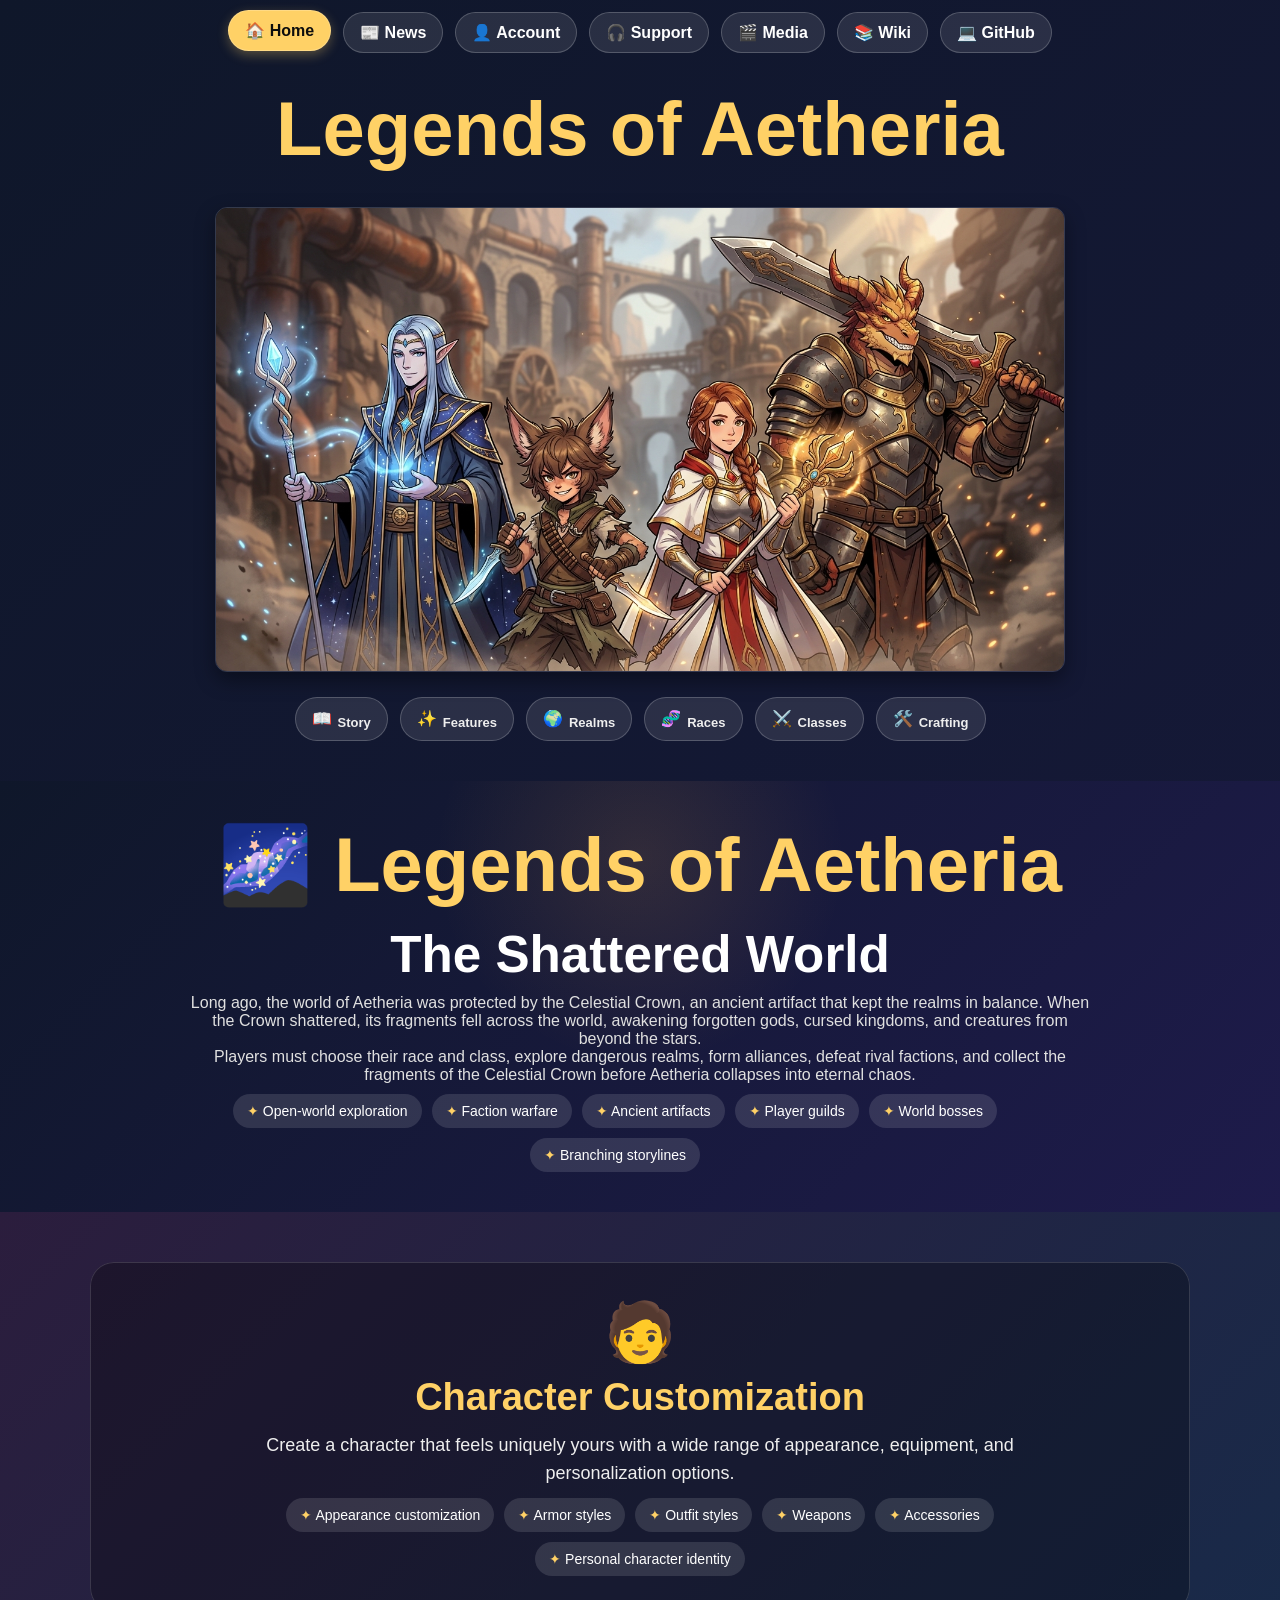
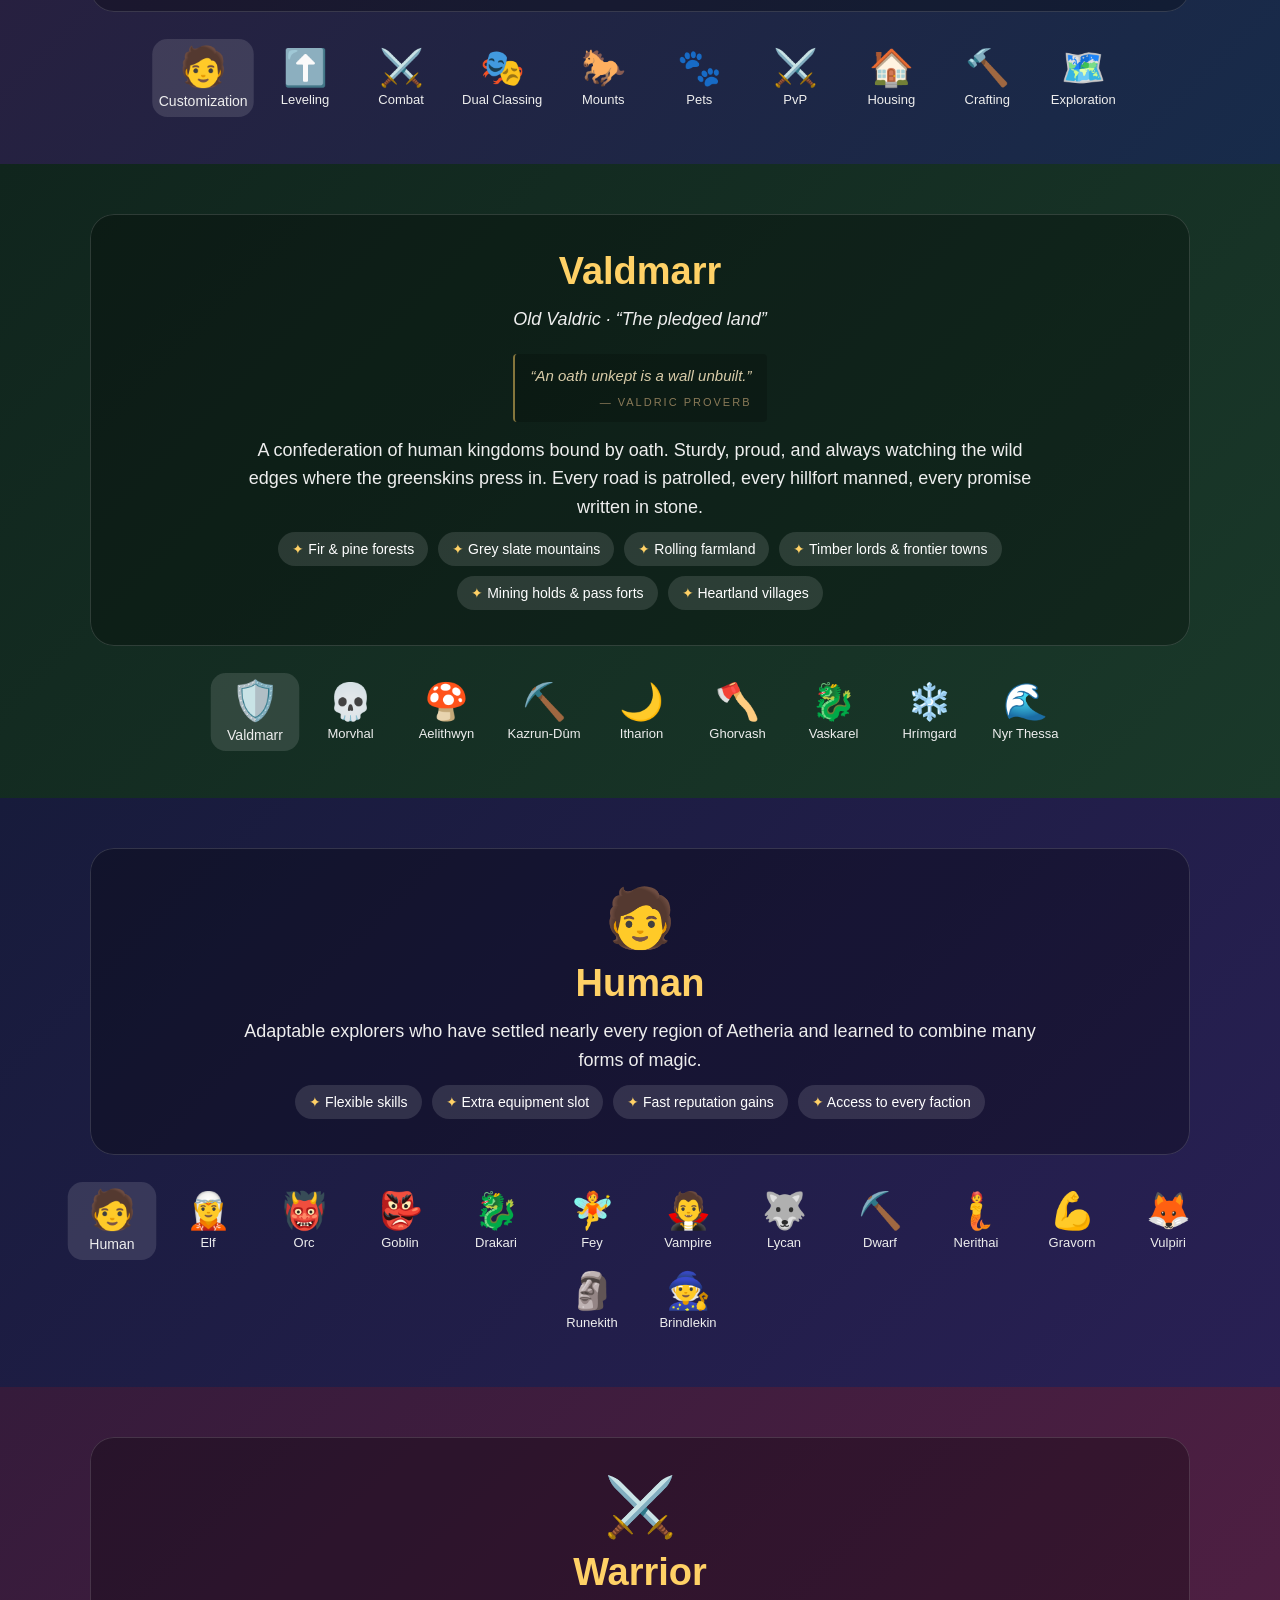
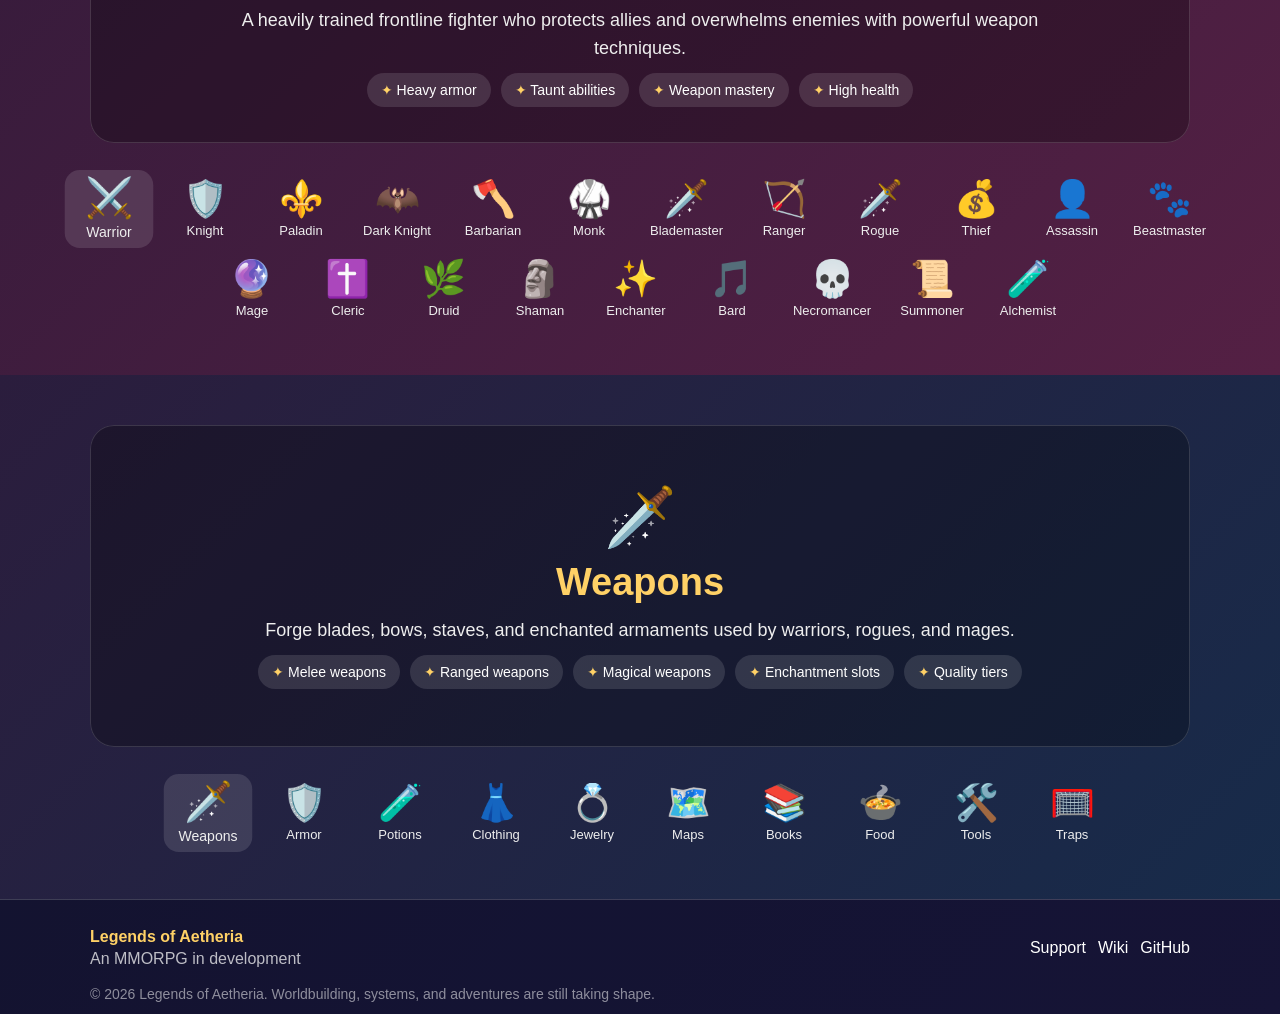
==== commit 4984a1e4: "updatd realms data in webpage" ====
--- a/docs/index.html
+++ b/docs/index.html
@@ -201,6 +201,38 @@
             font-size: 18px;
             line-height: 1.6;
             color: #eee;
+        }
+
+        /* ===== REALM QUOTE ===== */
+        .realm-quote {
+            font-style: italic;
+            color: #d8cba8;
+            font-size: 15px;
+            line-height: 1.6;
+            padding: 10px 16px;
+            margin: 10px 0 14px;
+            border-left: 2px solid rgba(255, 209, 102, 0.5);
+            background: rgba(0, 0, 0, 0.18);
+            border-radius: 4px;
+            text-align: left;
+            max-width: 700px;
+        }
+
+        .realm-subtitle {
+            font-style: italic;
+            color: #b8a884;
+            margin-bottom: 10px;
+        }
+
+        .realm-quote .attrib {
+            display: block;
+            margin-top: 6px;
+            font-style: normal;
+            font-size: 11px;
+            letter-spacing: 2px;
+            text-transform: uppercase;
+            color: #8a7a58;
+            text-align: right;
         }
 
         /* ===== FEATURES LIST ===== */
@@ -808,14 +840,87 @@
                 { emoji: "🗺️", label: "Exploration", title: "Exploration", description: "Venture beyond the beaten path to discover hidden locations, ancient ruins, secret treasures, dangerous creatures, and forgotten mysteries.", features: ["Hidden locations", "Ancient ruins", "Secret treasures", "Exploration discoveries"] }
             ],
             realms: [
-                { emoji: "🌄", label: "Ironpeak", title: "Ironpeak Mountains", description: "A towering mountain range filled with sky temples, ancient mines, and clans of battle-hardened guardians. Storms constantly circle the highest peaks.", features: ["Mining expeditions", "Mountain fortresses", "Lightning storms", "Giant eagle mounts"] },
-                { emoji: "🏜️", label: "Sunscorch", title: "Sunscorch Desert", description: "A vast golden desert hiding buried cities, colossal sandworms, and merchant kingdoms that control the world's rarest resources.", features: ["Sandworm hunts", "Buried ruins", "Caravan trading", "Desert survival events"] },
-                { emoji: "❄️", label: "Frostveil", title: "Frostveil Tundra", description: "A frozen wasteland where ancient ice dragons sleep beneath the glaciers and wandering spirits guide travelers through endless snow.", features: ["Ice dragon lairs", "Blizzard conditions", "Frozen dungeons", "Winter crafting materials"] },
-                { emoji: "🐊", label: "Whispering Mire", title: "Whispering Mire", description: "A poisonous swamp filled with ancient trees, hidden villages, witch covens, and creatures that mimic the voices of lost travelers.", features: ["Poisonous wetlands", "Witch covens", "Hidden pathways", "Rare alchemy plants"] },
-                { emoji: "🌊", label: "Azure Expanse", title: "Azure Expanse", description: "A massive ocean region containing pirate kingdoms, underwater temples, sea monsters, and islands that appear only during eclipses.", features: ["Ship battles", "Underwater cities", "Treasure islands", "Sea monster raids"] },
-                { emoji: "🌋", label: "Emberfall", title: "Emberfall Caldera", description: "A volcanic wasteland ruled by fire giants and molten war machines. The land changes whenever the central volcano erupts.", features: ["Volcanic eruptions", "Fire giant strongholds", "Molten weapons", "Dynamic terrain"] },
-                { emoji: "☁️", label: "Cloudspire", title: "Cloudspire Isles", description: "Floating islands suspended above the clouds, connected by magical bridges and guarded by storm spirits and ancient sky pirates.", features: ["Airship travel", "Floating islands", "Sky pirate factions", "Wind-based puzzles"] },
-                { emoji: "🌑", label: "Umbral Hollow", title: "Umbral Hollow", description: "A realm trapped in permanent darkness where shadows take physical form and forgotten memories become dangerous enemies.", features: ["Stealth missions", "Shadow creatures", "Memory puzzles", "Cursed treasures"] }
+                {
+                    emoji: "🛡️", label: "Valdmarr",
+                    title: "Valdmarr",
+                    subtitle: "Old Valdric · “The pledged land”",
+                    quote: "“An oath unkept is a wall unbuilt.”",
+                    quoteAttrib: "— Valdric proverb",
+                    description: "A confederation of human kingdoms bound by oath. Sturdy, proud, and always watching the wild edges where the greenskins press in. Every road is patrolled, every hillfort manned, every promise written in stone.",
+                    features: ["Fir & pine forests", "Grey slate mountains", "Rolling farmland", "Timber lords & frontier towns", "Mining holds & pass forts", "Heartland villages"]
+                },
+                {
+                    emoji: "💀", label: "Morvhal",
+                    title: "Morvhal",
+                    subtitle: "Mortis · “Where the breath stops”",
+                    quote: "“We do not bury our dead. We wait for them to stand.”",
+                    quoteAttrib: "— inscription on the Black Gate",
+                    description: "Not a kingdom so much as a condition. The land itself has stopped living, and nothing grows here that wasn't already dead. The marshes breathe. The trees listen. The dead do not always stay down.",
+                    features: ["Bone-white barrens", "Black marshes", "Grey dead forests", "Wandering ghouls", "Necromancer covens", "Wraith-haunted woods"]
+                },
+                {
+                    emoji: "🍄", label: "Aelithwyn",
+                    title: "Aelithwyn",
+                    subtitle: "Sylvan · “The woven dream”",
+                    quote: "“You are welcome here. You were always welcome here. You have never left.”",
+                    quoteAttrib: "— spoken at every fey threshold",
+                    description: "The name the fey give themselves. Beautiful and wrong in equal measure. Seasons overlap, geometry bends, and colors are too saturated to be natural. Guests are honored — and rarely returned.",
+                    features: ["Bioluminescent forest", "Crystal spires", "Eternal blossom groves", "Seelie courts & glow-moths", "Unseelie towers", "Dryads & shapeshifters"]
+                },
+                {
+                    emoji: "⛏️", label: "Kazrun-Dûm",
+                    title: "Kazrun-Dûm",
+                    subtitle: "Kazrun · “The deep-delved home”",
+                    quote: "“The mountain does not move. Neither do we.”",
+                    quoteAttrib: "— first oath of the stone-singers",
+                    description: "A hold, not a country. The dwarves measure it in tunnels, not miles, and the surface is only the roof of the real kingdom. Every hall was carved by hand, every forge lit from the same first fire.",
+                    features: ["Snowcapped iron peaks", "Volcanic forge valleys", "Cavern entrances", "Gate-forts & watch-spires", "Great forges & rune-smiths", "Deep-roads & sinkhole gates"]
+                },
+                {
+                    emoji: "🌙", label: "Itharion",
+                    title: "Itharion",
+                    subtitle: "High Elvish · “The long twilight”",
+                    quote: "“We were not the first. We will not be the last. We are simply the ones who remember.”",
+                    quoteAttrib: "— from the Star-Reader's Lament",
+                    description: "The elves name it for the hour they love most, not the land itself. They are fading, and they know it. The realm fades with them — silver birch, still water, and quiet places that will outlast their keepers.",
+                    features: ["Silver birch forest", "Mirror lakes", "High meadow terraces", "Wood elf villages & song-paths", "Star-readers & oracle pools", "High elf sanctuaries"]
+                },
+                {
+                    emoji: "🪓", label: "Ghorvash",
+                    title: "Ghorvash",
+                    subtitle: "Black Speech · “The scar that feeds us”",
+                    quote: "“The ground is ours because we bled on it first.”",
+                    quoteAttrib: "— orc, goblin, and troll saying alike",
+                    description: "Not a kingdom. A territory three peoples agreed not to slaughter each other over — mostly. The land is scarred because it has been fought over for centuries, and every crack tells you who won last.",
+                    features: ["Red cracked badlands", "Root-tangled scrub & cave hills", "Black mesas & bog hollows", "Orc war camps & muster grounds", "Goblin warrens & scrap-towns", "Troll lairs & hunting grounds"]
+                },
+                {
+                    emoji: "🐉", label: "Vaskarel",
+                    title: "Vaskarel",
+                    subtitle: "Draconic · “The first fire”",
+                    quote: "“The mountain woke once. It will wake again.”",
+                    quoteAttrib: "— carved over every wyrm roost",
+                    description: "Named for the volcano the dragons consider their origin. Everything else in the realm is secondary to that mountain — the obsidian, the sulfur, the ash, the endless low rumble that never quite stops.",
+                    features: ["Obsidian fields", "Sulfur flats", "Volcanic calderas", "Dragon roosts & glass wastes", "Kobold warrens & steam vents", "Wyrm flights & ash plumes"]
+                },
+                {
+                    emoji: "❄️", label: "Hrímgard",
+                    title: "Hrímgard",
+                    subtitle: "Jotun · “The frost-wall”",
+                    quote: "“We built the wall to keep you out. We are still deciding.”",
+                    quoteAttrib: "— frost giant gate-keeper",
+                    description: "The giants name it for the border it forms, not the land within. To them it's a wall they built to keep the small folk out, and it works. Beyond it: glacier, taiga, and cold that has its own opinion of travelers.",
+                    features: ["Glacier fields", "Frozen taiga", "Ice spires & fjords", "Frost giant halls & ice-rivers", "Ice troll lairs & wolf packs", "Winter fey & frozen shrines"]
+                },
+                {
+                    emoji: "🌊", label: "Nyr Thessa",
+                    title: "Nyr Thessa",
+                    subtitle: "Mer-tongue · “The tide that remembers”",
+                    quote: "“The surface forgets. The deep does not.”",
+                    quoteAttrib: "— merfolk tide-priest",
+                    description: "The merfolk name it for what the water holds, not what it looks like. Half-sunken, coral, tidal — more of it lies below than above, and the oldest parts have not seen light in a thousand years.",
+                    features: ["Coral shallows", "Sunken ruins", "Kelp forests", "Merfolk courts & reef-towns", "Drowned cities & sea-elf archives", "Triton hunts & kraken lairs"]
+                }
             ],
             races: [
                 { emoji: "🧑", label: "Human", title: "Human", description: "Adaptable explorers who have settled nearly every region of Aetheria and learned to combine many forms of magic.", features: ["Flexible skills", "Extra equipment slot", "Fast reputation gains", "Access to every faction"] },
@@ -940,10 +1045,28 @@
             const nav = document.getElementById(`${sectionKey}Nav`);
 
             if (slider) {
-                slider.innerHTML = dataArray.map(item => {
-                    const features = item.features.map(f => `<li>${f}</li>`).join('');
-                    return `<div class="slide"><div class="slide-emoji">${item.emoji}</div><h3>${item.title}</h3><p>${item.description}</p><ul class="features">${features}</ul></div>`;
-                }).join('');
+                if (sectionKey === "realms") {
+                    slider.innerHTML = dataArray.map(item => {
+                        const feats = item.features.map(f => `<li>${f}</li>`).join('');
+                        return `
+                    <div class="slide">
+                        <h3>${item.title}</h3>
+                        <p class="realm-subtitle">${item.subtitle}</p>
+                        <blockquote class="realm-quote">
+                            ${item.quote}
+                            <span class="attrib">${item.quoteAttrib}</span>
+                        </blockquote>
+                        <p>${item.description}</p>
+                        <ul class="features">${feats}</ul>
+                    </div>
+                `;
+                    }).join('');
+                } else {
+                    slider.innerHTML = dataArray.map(item => {
+                        const features = item.features.map(f => `<li>${f}</li>`).join('');
+                        return `<div class="slide"><div class="slide-emoji">${item.emoji}</div><h3>${item.title}</h3><p>${item.description}</p><ul class="features">${features}</ul></div>`;
+                    }).join('');
+                }
             }
 
             if (nav) {
